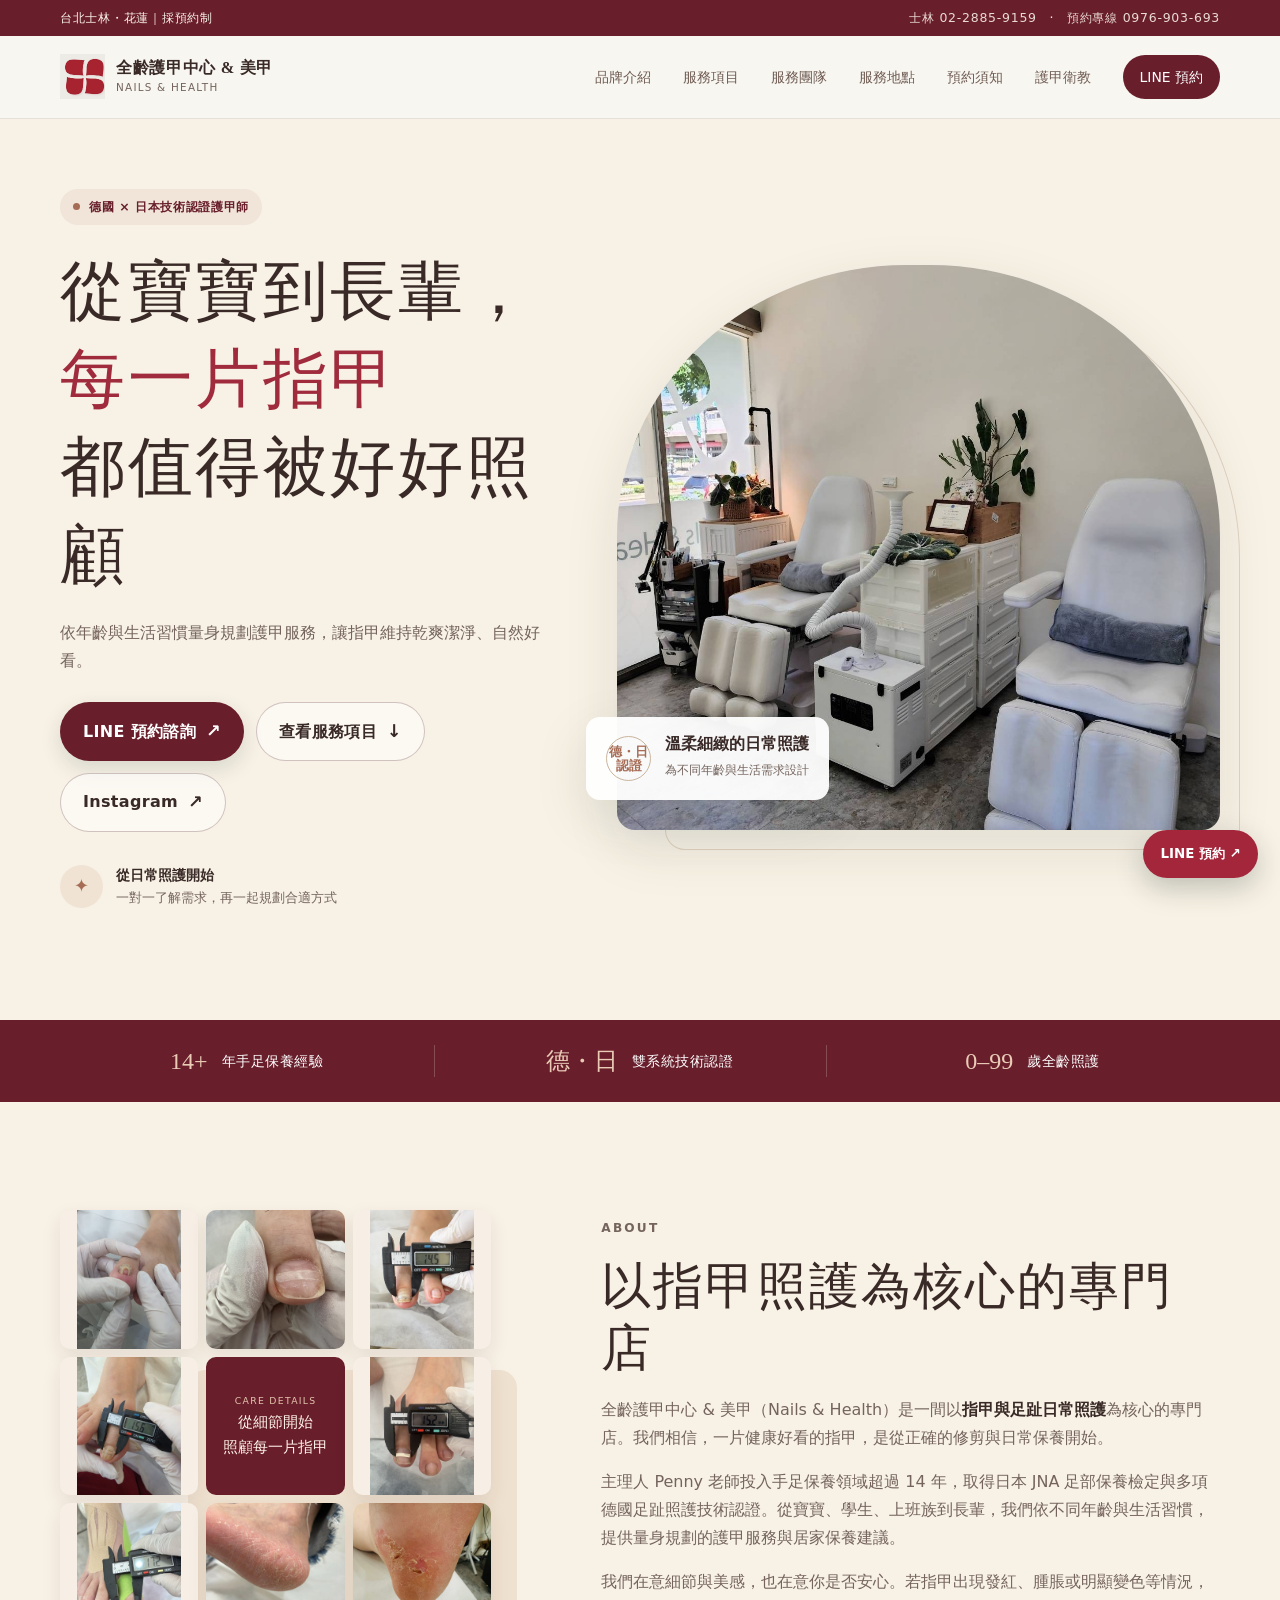
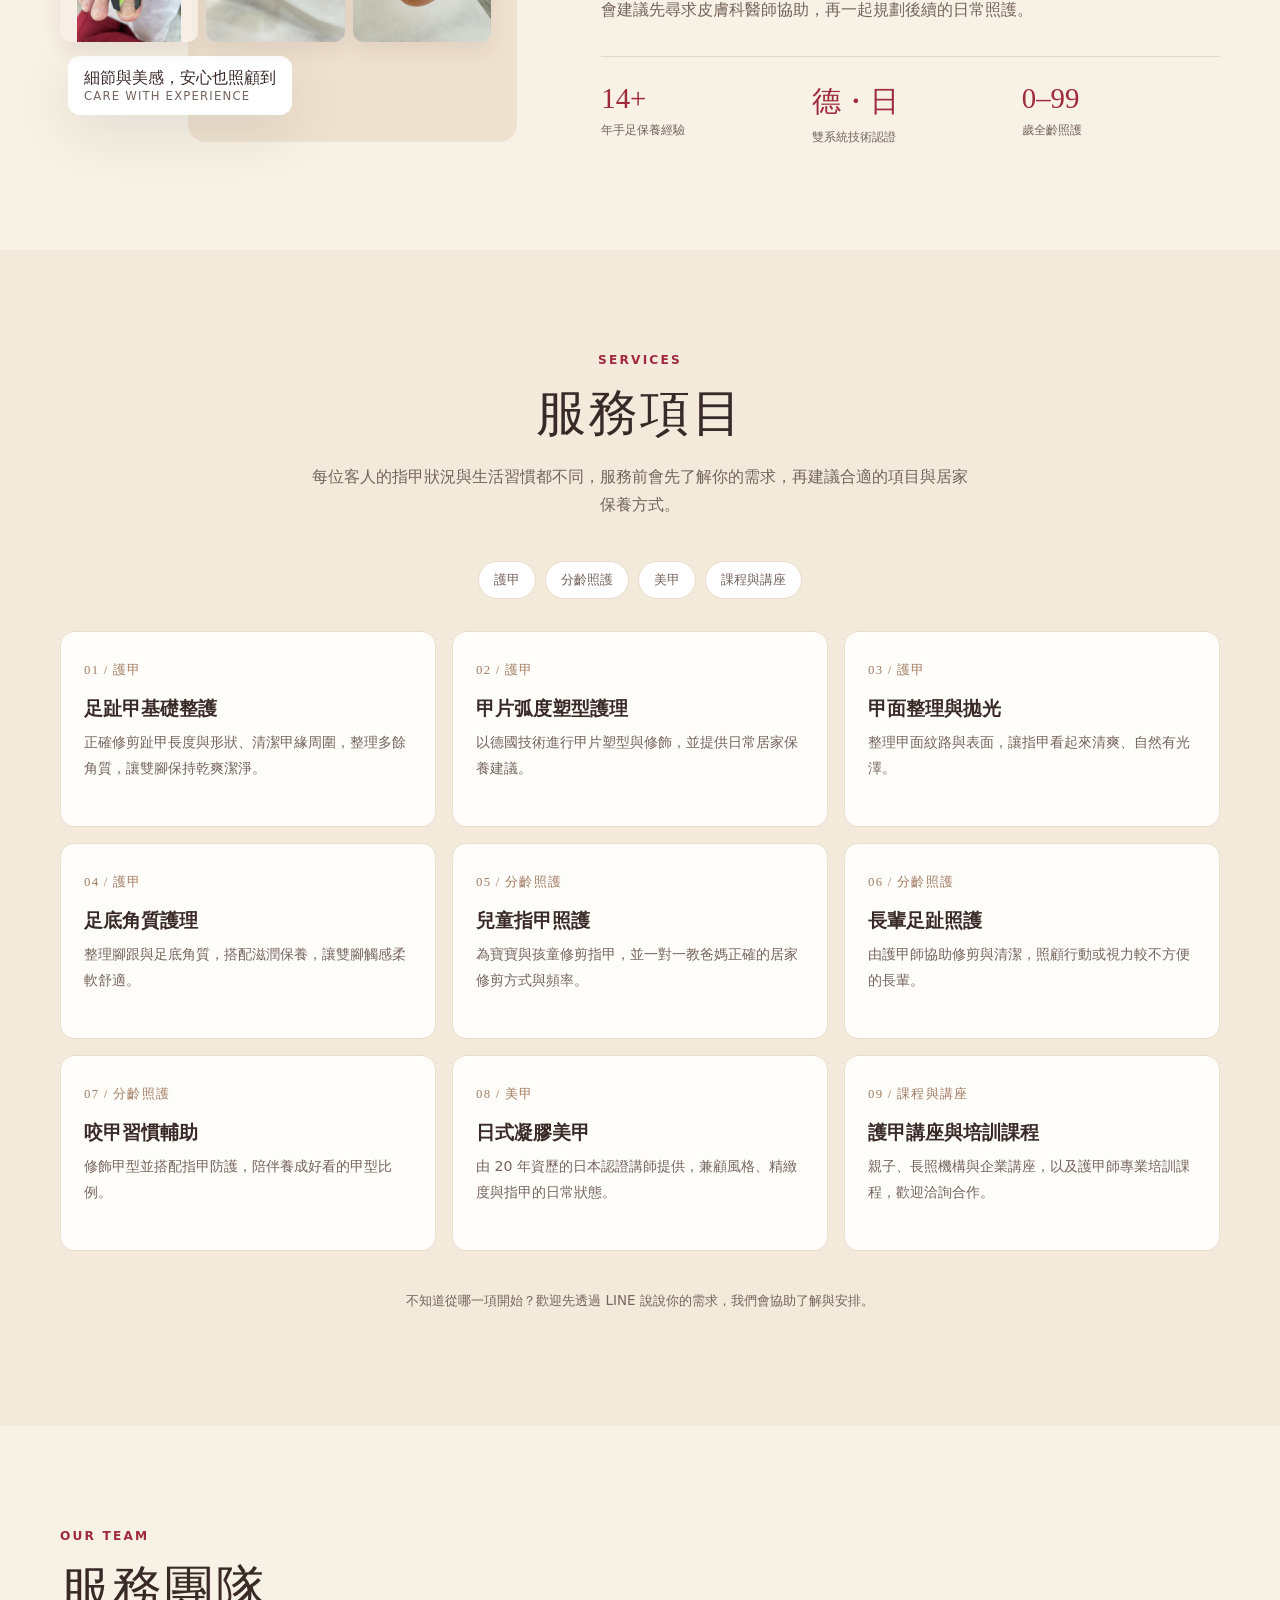
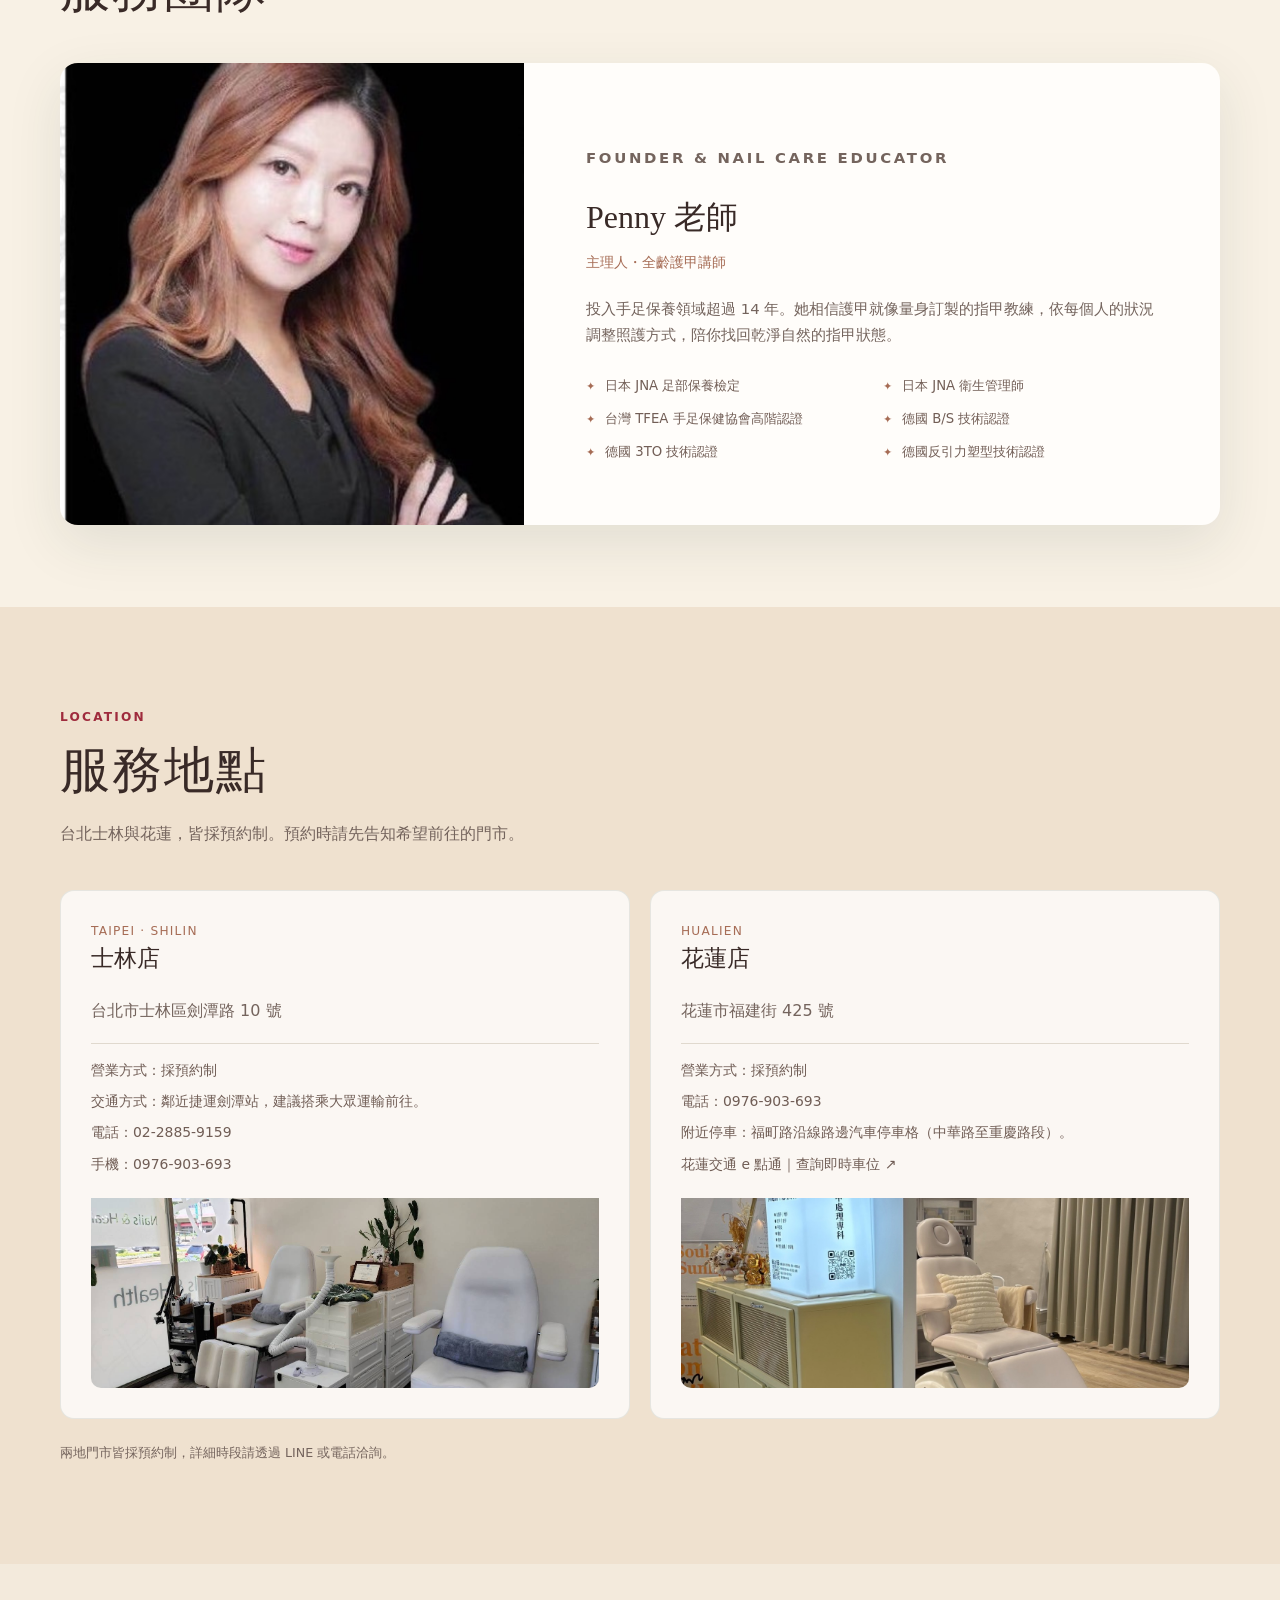
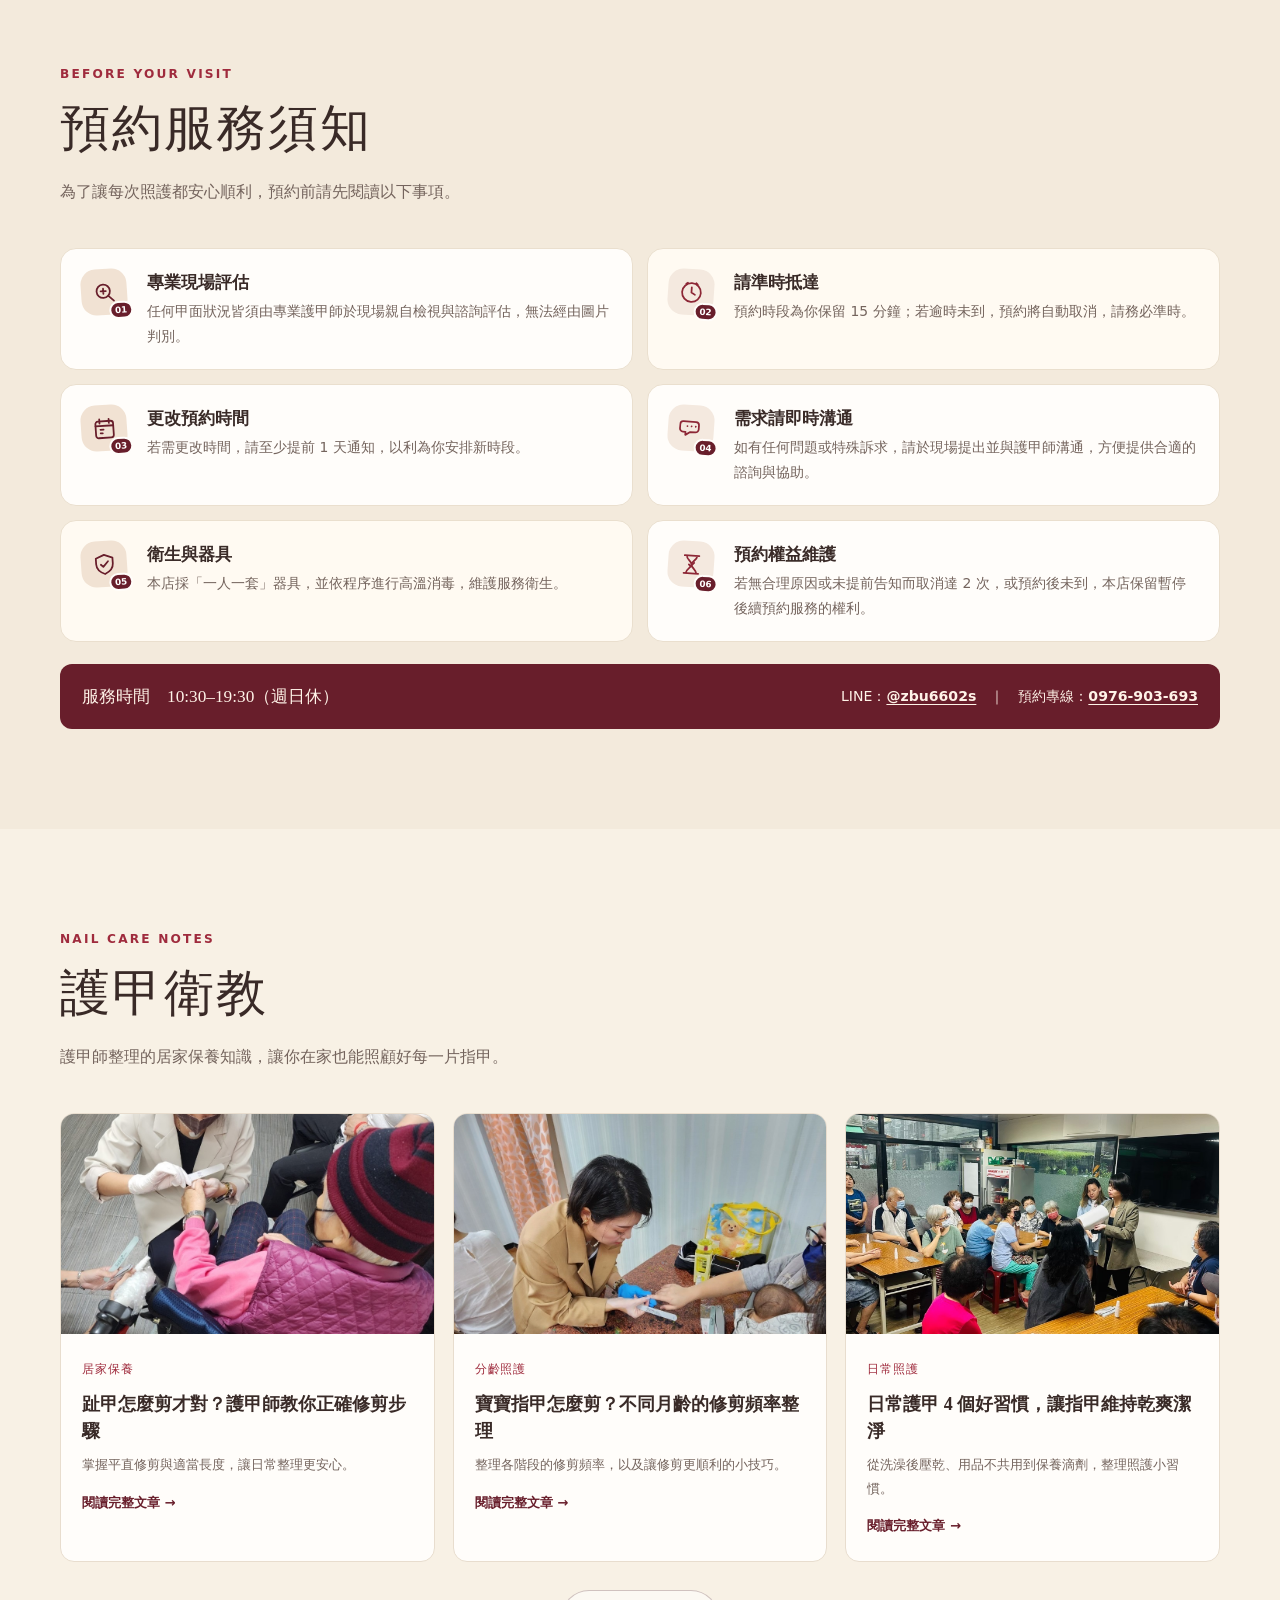
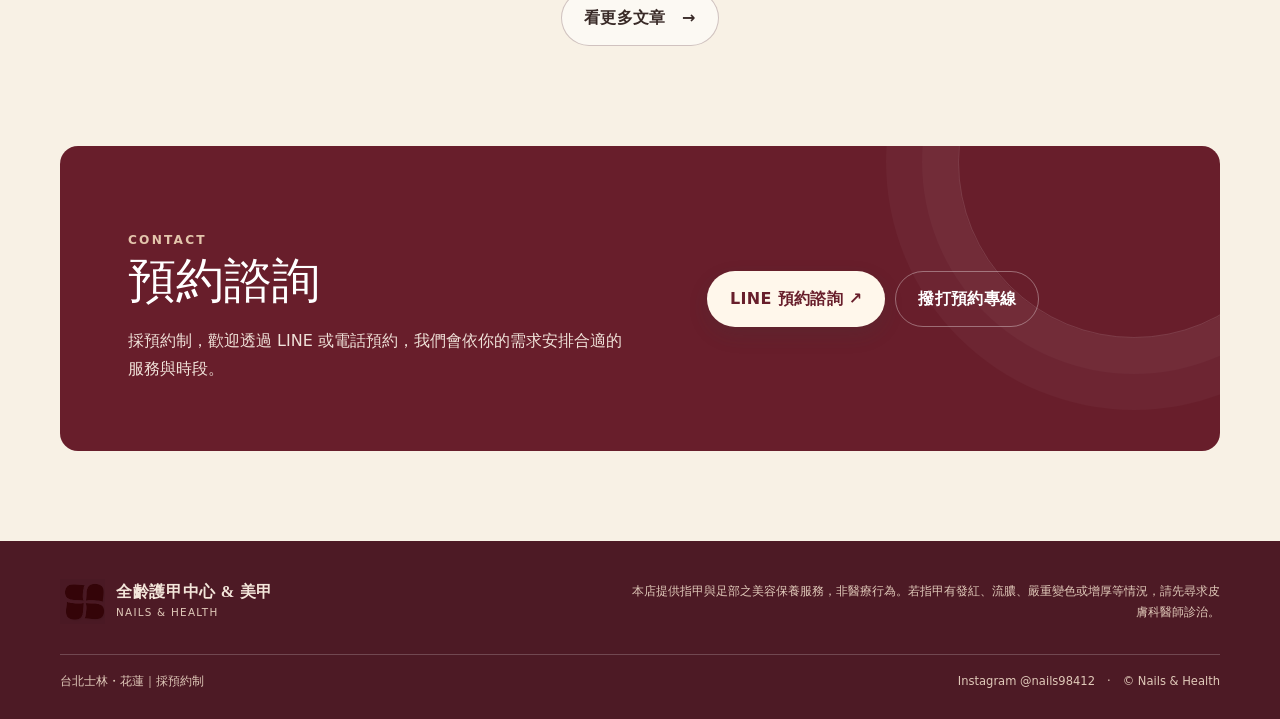
==== index.html @ d2d9a82e "Add Instagram link to hero actions" ====
<!doctype html>
<html lang="zh-Hant">
<head>
  <meta charset="utf-8">
  <meta name="viewport" content="width=device-width, initial-scale=1">
  <meta name="description" content="台北士林與花蓮的全齡護甲專門店。德國與日本技術認證護甲師，提供足趾甲整護、甲片塑型、兒童與長輩指甲照護、日式美甲與護甲衛教。">
  <meta name="theme-color" content="#f8f6f1">
  <title>全齡護甲中心 & 美甲｜Nails &amp; Health</title>
  <style>
    :root{--ink:#392a27;--muted:#74645d;--green:#9f2b3d;--green-dark:#681e2b;--sage:#f0e5d8;--paper:#f8f1e5;--cream:#efe1cf;--clay:#a66c55;--line:#e3d6c6;--white:#fff;--serif:"Iowan Old Style","Noto Serif TC","Songti TC",serif;--sans:system-ui,-apple-system,"Noto Sans TC",sans-serif;--shadow:0 18px 55px rgba(34,55,47,.10)}
    *{box-sizing:border-box}html{scroll-behavior:smooth}body{margin:0;background:var(--paper);color:var(--ink);font-family:var(--sans);line-height:1.75}img{display:block;max-width:100%}a{color:inherit;text-decoration:none}.wrap{width:min(1160px,calc(100% - 48px));margin:auto}.eyebrow{margin:0 0 12px;color:var(--green);font-size:.76rem;letter-spacing:.18em;text-transform:uppercase;font-weight:700}.section-title{font:500 clamp(2rem,4vw,3.1rem)/1.25 var(--serif);letter-spacing:.04em;margin:0}.section-lead{color:var(--muted);max-width:660px;margin:18px 0 0}.section-head{margin-bottom:42px}.btn{display:inline-flex;align-items:center;justify-content:center;gap:10px;padding:13px 22px;border-radius:999px;font-weight:650;letter-spacing:.02em;transition:.2s ease;border:1px solid transparent}.btn:hover{transform:translateY(-2px)}.btn-primary{background:var(--green-dark);color:white;box-shadow:0 8px 20px rgba(41,74,64,.15)}.btn-primary:hover{background:#501723}.btn-quiet{border-color:rgba(75,35,39,.25);color:var(--ink);background:rgba(255,255,255,.55)}.btn-quiet:hover{background:white}.arrow{font-size:1.1em}
    .topline{background:var(--green-dark);color:#fbf4ea;font-size:.78rem;letter-spacing:.06em}.topline .wrap{display:flex;justify-content:space-between;gap:20px;padding:7px 0}.topline a{opacity:.88}.topline a:hover{opacity:1;text-decoration:underline}.nav{position:sticky;top:0;z-index:10;background:rgba(248,246,241,.94);backdrop-filter:blur(14px);border-bottom:1px solid rgba(75,35,39,.1)}.nav-inner{height:82px;display:flex;align-items:center;justify-content:space-between;gap:24px}.brand{display:flex;align-items:center;gap:11px;white-space:nowrap}.brand-mark{width:45px;height:45px;display:grid;place-items:center;overflow:hidden;background:transparent;border-radius:0}.brand-mark img{width:100%;height:100%;object-fit:cover;mix-blend-mode:multiply}.brand strong{font:600 1.02rem var(--serif);letter-spacing:.04em;display:block;line-height:1.25}.brand small{display:block;font-size:.65rem;letter-spacing:.12em;color:var(--muted)}.nav-links{display:flex;align-items:center;gap:clamp(16px,2.5vw,32px);font-size:.87rem;color:#705d55}.nav-links a:hover{color:var(--green-dark)}.nav-links .nav-cta{padding:10px 17px;background:var(--green-dark);color:#fff;border-radius:99px}.menu-toggle{display:none;border:0;background:transparent;color:var(--ink);font-size:1.6rem}
    .hero{padding:42px 0 86px;overflow:hidden}.hero-grid{display:grid;grid-template-columns:.9fr 1.1fr;align-items:center;gap:64px}.hero-copy{padding:28px 0 24px}.hero-kicker{display:inline-flex;align-items:center;gap:9px;padding:7px 13px;border-radius:99px;background:var(--sage);color:var(--green-dark);font-size:.78rem;font-weight:650;letter-spacing:.05em}.hero-kicker:before{content:"";width:7px;height:7px;background:var(--clay);border-radius:50%}.hero h1{font:500 clamp(2.55rem,5.1vw,4.55rem)/1.35 var(--serif);letter-spacing:.04em;margin:22px 0 20px}.hero h1 span{color:var(--green)}.hero-copy>p{max-width:510px;color:var(--muted);font-size:1rem;margin:0 0 27px}.hero-actions{display:flex;flex-wrap:wrap;gap:12px}.hero-note{display:flex;align-items:center;gap:13px;margin-top:31px;color:var(--muted);font-size:.82rem}.note-icon{width:43px;height:43px;display:grid;place-items:center;background:#f0e3d4;color:var(--clay);border-radius:50%;font-size:1.15rem}.hero-note strong{display:block;color:var(--ink);font-size:.88rem}.hero-photo{position:relative;min-height:565px}.hero-photo:before{content:"";position:absolute;inset:22px -20px -20px 48px;border:1px solid #e2d2bf;border-radius:48% 48% 20px 20px;z-index:0}.hero-photo img{position:absolute;inset:0;width:100%;height:100%;object-fit:cover;object-position:center 57%;border-radius:48% 48% 18px 18px;z-index:1;box-shadow:var(--shadow)}.hero-badge{position:absolute;z-index:2;bottom:30px;left:-31px;background:rgba(255,255,255,.95);padding:17px 20px;border-radius:14px;box-shadow:var(--shadow);display:flex;gap:14px;align-items:center}.badge-seal{width:45px;height:45px;border:1px solid #c9b59c;border-radius:50%;display:grid;place-items:center;color:var(--clay);font:600 .8rem var(--serif);line-height:1.1;text-align:center}.hero-badge strong{font:600 1rem var(--serif);display:block}.hero-badge small{color:var(--muted);font-size:.75rem}
    .proof{background:var(--green-dark);color:#fff;padding:25px 0}.proof-grid{display:grid;grid-template-columns:repeat(3,1fr);gap:18px}.proof-item{display:flex;align-items:center;justify-content:center;gap:14px;border-right:1px solid rgba(255,255,255,.2)}.proof-item:last-child{border:0}.proof-item strong{font:500 1.5rem var(--serif);color:#e9cbb6}.proof-item span{font-size:.87rem;letter-spacing:.04em}
    section{padding:100px 0}.about-grid{display:grid;grid-template-columns:.85fr 1.15fr;gap:84px;align-items:center}.about-visual{position:relative;padding:0 26px 27px 0}.about-mosaic{display:grid;grid-template-columns:repeat(3,minmax(0,1fr));gap:8px;position:relative;z-index:1}.about-mosaic img{display:block;width:100%;aspect-ratio:1;object-fit:contain;background:#f7efe5;border-radius:10px;box-shadow:0 8px 20px rgba(67,36,30,.09)}.mosaic-note{aspect-ratio:1;border-radius:10px;background:var(--green-dark);color:#fff3e8;display:flex;flex-direction:column;justify-content:center;align-items:center;text-align:center;padding:10px}.mosaic-note span{font-size:.58rem;letter-spacing:.14em;color:#e3c5ac}.mosaic-note strong{font:500 clamp(.7rem,1.4vw,.95rem)/1.65 var(--serif)}.about-visual:after{content:"";position:absolute;z-index:-1;bottom:0;right:0;width:72%;height:70%;background:var(--cream);border-radius:18px}.about-label{position:relative;display:inline-block;bottom:auto;left:auto;margin:14px 0 0 8px;background:white;padding:12px 16px;border-radius:12px;box-shadow:var(--shadow);font:500 1rem var(--serif)}.about-label small{display:block;color:var(--muted);font: .73rem var(--sans);letter-spacing:.1em}.about-copy p{color:var(--muted);margin:16px 0}.about-copy strong{color:var(--ink)}.numbers{display:grid;grid-template-columns:repeat(3,1fr);gap:12px;margin-top:32px;padding-top:25px;border-top:1px solid var(--line)}.number strong{display:block;color:var(--green);font:500 1.8rem var(--serif)}.number span{font-size:.78rem;color:var(--muted)}
    .services{background:#f3eadc}.services .section-head{text-align:center}.services .section-lead{margin-inline:auto}.service-tabs{display:flex;justify-content:center;flex-wrap:wrap;gap:9px;margin:0 0 32px}.service-tabs span{padding:7px 15px;border-radius:99px;background:#fff;border:1px solid #e8dccc;color:#75645c;font-size:.8rem}.service-grid{display:grid;grid-template-columns:repeat(3,1fr);gap:16px}.service-card{background:#fffdfa;border:1px solid #eadfce;border-radius:14px;padding:23px 23px 21px;min-height:196px;transition:.22s}.service-card:hover{transform:translateY(-4px);box-shadow:var(--shadow)}.service-card .index{font:500 .8rem var(--serif);color:#a27c62;letter-spacing:.1em}.service-card h3{font:600 1.16rem var(--serif);margin:13px 0 8px}.service-card p{color:var(--muted);font-size:.88rem;line-height:1.8;margin:0}.service-foot{margin-top:38px;text-align:center;color:var(--muted);font-size:.84rem}
    .team{padding-bottom:82px}.team-card{display:grid;grid-template-columns:.8fr 1.2fr;min-height:430px;background:#fffdfa;border-radius:18px;overflow:hidden;box-shadow:var(--shadow)}.team-photo{min-height:430px;position:relative;background:var(--cream)}.team-photo img{width:100%;height:100%;position:absolute;inset:0;object-fit:cover;object-position:center 20%}.team-copy{padding:clamp(30px,5vw,62px)}.team-copy h3{font:500 2rem var(--serif);margin:3px 0 8px}.team-role{color:var(--clay);font-size:.86rem}.team-copy p{color:var(--muted);font-size:.93rem;margin:20px 0 25px}.certs{display:grid;grid-template-columns:repeat(2,1fr);gap:10px 22px;padding:0;margin:0;list-style:none}.certs li{position:relative;padding-left:19px;color:#725e56;font-size:.83rem}.certs li:before{content:"✦";position:absolute;left:0;color:var(--clay);font-size:.7rem;top:3px}
    .locations{background:var(--cream)}.location-grid{display:grid;grid-template-columns:repeat(2,1fr);gap:20px}.location-card{display:flex;flex-direction:column;background:rgba(255,255,255,.74);padding:30px;border-radius:14px;border:1px solid rgba(41,74,64,.1)}.location-card h3{font:500 1.45rem var(--serif);margin:0 0 5px}.location-card .district{color:var(--clay);font-size:.76rem;letter-spacing:.1em}.location-card address{font-style:normal;color:var(--muted);margin:18px 0}.location-meta{border-top:1px solid #e0d9ce;padding-top:14px;display:grid;gap:7px;color:#705d55;font-size:.87rem}.location-meta a:hover{text-decoration:underline}.location-photo{height:190px;width:100%;flex:none;object-fit:cover;border-radius:10px;margin-top:auto;padding-top:22px;box-sizing:content-box}.location-note{color:var(--muted);font-size:.79rem;margin:23px 0 0}
    .journal-grid{display:grid;grid-template-columns:repeat(3,1fr);gap:18px}.journal-card{display:block;background:#fffdfa;color:inherit;border-radius:14px;overflow:hidden;border:1px solid #e8ddce;transition:.2s}.journal-card:hover{transform:translateY(-4px);box-shadow:var(--shadow)}.journal-card img{width:100%;height:220px;object-fit:cover}.journal-card:nth-child(1) img{object-position:center 40%}.journal-card:nth-child(2) img{object-position:center 38%}.journal-card:nth-child(3) img{object-position:center 42%}.journal-body{padding:20px 21px 22px}.journal-tag{font-size:.72rem;color:var(--green);letter-spacing:.08em}.journal-body h3{font:600 1.12rem/1.5 var(--serif);margin:9px 0}.journal-body p{font-size:.83rem;color:var(--muted);margin:0}.read-more{display:inline-block;margin-top:15px;color:var(--green-dark);font-size:.82rem;font-weight:650}.journal-more{text-align:center;margin-top:28px}
    .contact{padding:0 0 90px}.contact-panel{background:var(--green-dark);color:white;border-radius:18px;padding:clamp(34px,6vw,68px);display:grid;grid-template-columns:1.1fr .9fr;gap:35px;align-items:center;position:relative;overflow:hidden}.contact-panel:after{content:"";position:absolute;width:350px;height:350px;right:-90px;top:-160px;border:1px solid rgba(255,255,255,.13);border-radius:50%;box-shadow:0 0 0 36px rgba(255,255,255,.03),0 0 0 72px rgba(255,255,255,.03)}.contact-panel .eyebrow{color:#e3c5ac}.contact-panel h2{font:500 clamp(2rem,4vw,3rem)/1.25 var(--serif);margin:0}.contact-panel p{color:#f0e2d9;max-width:500px;margin:16px 0 0}.contact-actions{display:flex;flex-wrap:wrap;gap:10px;position:relative;z-index:1}.contact-actions .btn-primary{background:#fff7eb;color:var(--green-dark)}.contact-actions .btn-quiet{color:#fff;border-color:rgba(255,255,255,.35);background:transparent}.footer{background:#4d1a25;color:#f3e6da;padding:28px 0}.footer-main{display:flex;align-items:center;justify-content:space-between;gap:24px}.footer .brand-mark{background:transparent}.footer .brand small{color:#e0c9b9}.footer-copy{font-size:.74rem;color:#e0c9b9;max-width:590px;text-align:right}.footer-bottom{margin-top:20px;padding-top:16px;border-top:1px solid rgba(255,255,255,.2);font-size:.72rem;color:#e0c9b9;display:flex;justify-content:space-between;gap:18px}.floating-line{position:fixed;right:22px;bottom:22px;z-index:8;border-radius:99px;background:#a3263b;color:#fff;padding:12px 17px;box-shadow:0 10px 28px rgba(30,57,46,.25);font-size:.84rem;font-weight:700}.floating-line:hover{background:#7e1d2d}
    .booking{background:#f3eadc}.booking-grid{display:grid;grid-template-columns:repeat(2,1fr);gap:14px}.booking-item{display:grid;grid-template-columns:52px 1fr;gap:14px;padding:20px;background:#fffdfa;border:1px solid #eadfce;border-radius:16px;transition:transform .22s ease,box-shadow .22s ease,border-color .22s ease}.booking-item:hover{transform:translateY(-4px);box-shadow:0 14px 30px rgba(89,36,43,.10);border-color:#d7b9a5}.booking-item:nth-child(3n+2){background:#fffaf2}.booking-symbol{position:relative;width:46px;height:46px;display:grid;place-items:center;background:#f1e2d3;color:var(--green-dark);border-radius:15px;transform:rotate(-4deg);transition:transform .22s ease}.booking-item:nth-child(even) .booking-symbol{background:#f4e9df;color:#8d2736;transform:rotate(4deg)}.booking-item:hover .booking-symbol{transform:rotate(0) scale(1.08)}.booking-symbol svg{width:25px;height:25px;fill:none;stroke:currentColor;stroke-width:1.7;stroke-linecap:round;stroke-linejoin:round}.booking-symbol span{position:absolute;right:-5px;bottom:-5px;min-width:18px;height:18px;padding:0 4px;display:grid;place-items:center;border:2px solid #fffdfa;border-radius:99px;background:var(--green-dark);color:white;font:600 .55rem var(--sans)}.booking-item h3{font:600 1.05rem var(--serif);margin:2px 0 5px}.booking-item p{margin:0;color:var(--muted);font-size:.87rem;line-height:1.8}.booking-meta{display:flex;align-items:center;justify-content:space-between;gap:20px;flex-wrap:wrap;margin-top:22px;padding:20px 22px;background:var(--green-dark);border-radius:12px;color:#fff3e8}.booking-meta p{margin:0;font-size:.88rem}.booking-meta a{font-weight:700;text-decoration:underline;text-underline-offset:3px}.booking-meta .hours{font:500 1.08rem var(--serif)}
    @media(max-width:900px){.hero-grid{gap:38px;grid-template-columns:1fr 1fr}.hero-photo{min-height:480px}.about-grid{gap:45px}.nav-links{gap:14px;font-size:.8rem}.team-card{grid-template-columns:.9fr 1.1fr}.service-grid{grid-template-columns:repeat(2,1fr)}}
    @media(max-width:700px){.wrap{width:min(100% - 34px,540px)}.topline .wrap{justify-content:center}.topline .top-secondary{display:none}.nav-inner{height:70px}.nav-links{display:none;position:absolute;top:70px;left:0;right:0;background:var(--paper);padding:18px 24px 22px;border-bottom:1px solid var(--line);box-shadow:0 16px 20px rgba(30,50,40,.06);flex-direction:column;align-items:stretch}.nav-links.open{display:flex}.nav-links a{padding:7px 0}.nav-links .nav-cta{text-align:center;margin-top:6px}.menu-toggle{display:block}.hero{padding:22px 0 60px}.hero-grid{grid-template-columns:1fr;gap:35px}.hero-copy{padding:20px 0 0}.hero h1{font-size:clamp(2.45rem,11vw,3.55rem)}.hero-photo{min-height:390px;margin:0 8px 6px 15px}.hero-photo:before{inset:14px -10px -12px 26px}.hero-badge{left:-12px;bottom:20px;padding:12px 14px}.proof{padding:20px 0}.proof-grid{gap:8px}.proof-item{gap:7px;flex-direction:column;text-align:center;border-right:1px solid rgba(255,255,255,.2)}.proof-item strong{font-size:1.25rem}.proof-item span{font-size:.68rem;line-height:1.35}.proof-item:last-child{border:0}section{padding:72px 0}.section-head{margin-bottom:30px}.about-grid{grid-template-columns:1fr;gap:35px}.about-visual{width:min(100%,420px);margin:auto;padding:0 18px 18px 0}.about-mosaic{gap:6px}.about-label{margin:12px 0 0 4px}.numbers{gap:5px}.number strong{font-size:1.55rem}.number span{font-size:.7rem}.service-grid{grid-template-columns:1fr}.service-card{min-height:auto}.team-card{grid-template-columns:1fr}.team-photo{min-height:360px}.team-copy{padding:30px 24px}.certs{grid-template-columns:1fr}.location-grid{grid-template-columns:1fr}.location-card{padding:23px}.journal-grid{grid-template-columns:1fr}.booking-grid{grid-template-columns:1fr}.booking-meta{align-items:flex-start}.journal-card{display:grid;grid-template-columns:.8fr 1.2fr}.journal-card img{height:100%;min-height:190px}.journal-body{padding:17px}.journal-body h3{font-size:1rem}.journal-body p{font-size:.78rem}.contact{padding-bottom:65px}.contact-panel{grid-template-columns:1fr;gap:24px}.footer-main{align-items:flex-start;flex-direction:column}.footer-copy{text-align:left}.footer-bottom{flex-direction:column;gap:4px}.floating-line{right:14px;bottom:14px;padding:10px 14px;font-size:.79rem}}
    @media(prefers-reduced-motion:reduce){html{scroll-behavior:auto}*,*:before,*:after{transition:none!important}}
  </style>
</head>
<body>
  <div class="topline"><div class="wrap"><span>台北士林・花蓮｜採預約制</span><span class="top-secondary"><a href="tel:0228859159">士林 02-2885-9159</a>　·　<a href="tel:0976903693">預約專線 0976-903-693</a></span></div></div>
  <header class="nav"><div class="wrap nav-inner">
    <a class="brand" href="#top" aria-label="全齡護甲中心首頁"><span class="brand-mark"><img src="assets/logo-mark.jpg" alt=""></span><span><strong>全齡護甲中心 &amp; 美甲</strong><small>NAILS &amp; HEALTH</small></span></a>
    <button class="menu-toggle" aria-label="開啟選單" aria-expanded="false">☰</button>
    <nav class="nav-links" aria-label="主要導覽"><a href="#about">品牌介紹</a><a href="#services">服務項目</a><a href="#team">服務團隊</a><a href="#locations">服務地點</a><a href="#booking">預約須知</a><a href="#notes">護甲衛教</a><a class="nav-cta" href="https://line.me/R/ti/p/@zbu6602s" target="_blank" rel="noopener">LINE 預約</a></nav>
  </div></header>
  <main id="top">
    <section class="hero"><div class="wrap hero-grid">
      <div class="hero-copy"><span class="hero-kicker">德國 × 日本技術認證護甲師</span><h1>從寶寶到長輩，<br><span>每一片指甲</span><br>都值得被好好照顧</h1><p>依年齡與生活習慣量身規劃護甲服務，讓指甲維持乾爽潔淨、自然好看。</p><div class="hero-actions"><a class="btn btn-primary" href="https://line.me/R/ti/p/@zbu6602s" target="_blank" rel="noopener">LINE 預約諮詢 <span class="arrow">↗</span></a><a class="btn btn-quiet" href="#services">查看服務項目 <span class="arrow">↓</span></a><a class="btn btn-quiet" href="https://www.instagram.com/nails98412/" target="_blank" rel="noopener" aria-label="前往 Instagram @nails98412">Instagram <span class="arrow">↗</span></a></div><div class="hero-note"><span class="note-icon">✦</span><span><strong>從日常照護開始</strong>一對一了解需求，再一起規劃合適方式</span></div></div>
      <div class="hero-photo"><img src="assets/studio.jpg" alt="明亮舒適的護甲照護空間"><div class="hero-badge"><span class="badge-seal">德・日<br>認證</span><span><strong>溫柔細緻的日常照護</strong><small>為不同年齡與生活需求設計</small></span></div></div>
    </div></section>
    <div class="proof"><div class="wrap proof-grid"><div class="proof-item"><strong>14+</strong><span>年手足保養經驗</span></div><div class="proof-item"><strong>德・日</strong><span>雙系統技術認證</span></div><div class="proof-item"><strong>0–99</strong><span>歲全齡照護</span></div></div></div>
    <section id="about"><div class="wrap about-grid"><div class="about-visual"><div class="about-mosaic">
          <img src="assets/care-detail-02.jpg" alt="護甲師為足趾進行照護">
          <img src="assets/care-detail-08.jpg" alt="足趾甲照護細節">
          <img src="assets/care-detail-04.jpg" alt="護甲師測量足趾甲面">
          <img src="assets/care-detail-03.jpg" alt="足趾甲面尺寸評估">
          <div class="mosaic-note"><span>CARE DETAILS</span><strong>從細節開始<br>照顧每一片指甲</strong></div>
          <img src="assets/care-detail-05.jpg" alt="足趾甲面測量紀錄">
          <img src="assets/care-detail-06.jpg" alt="足趾照護與尺寸評估">
          <img src="assets/care-detail-07.jpg" alt="足跟日常照護細節">
          <img src="assets/care-detail-01.jpg" alt="足跟肌膚照護細節">
        </div><div class="about-label">細節與美感，安心也照顧到<small>CARE WITH EXPERIENCE</small></div></div><div class="about-copy"><p class="eyebrow">About</p><h2 class="section-title">以指甲照護為核心的專門店</h2><p>全齡護甲中心 &amp; 美甲（Nails &amp; Health）是一間以<strong>指甲與足趾日常照護</strong>為核心的專門店。我們相信，一片健康好看的指甲，是從正確的修剪與日常保養開始。</p><p>主理人 Penny 老師投入手足保養領域超過 14 年，取得日本 JNA 足部保養檢定與多項德國足趾照護技術認證。從寶寶、學生、上班族到長輩，我們依不同年齡與生活習慣，提供量身規劃的護甲服務與居家保養建議。</p><p>我們在意細節與美感，也在意你是否安心。若指甲出現發紅、腫脹或明顯變色等情況，會建議先尋求皮膚科醫師協助，再一起規劃後續的日常照護。</p><div class="numbers"><div class="number"><strong>14+</strong><span>年手足保養經驗</span></div><div class="number"><strong>德・日</strong><span>雙系統技術認證</span></div><div class="number"><strong>0–99</strong><span>歲全齡照護</span></div></div></div></div></section>
    <section class="services" id="services"><div class="wrap"><div class="section-head"><p class="eyebrow">Services</p><h2 class="section-title">服務項目</h2><p class="section-lead">每位客人的指甲狀況與生活習慣都不同，服務前會先了解你的需求，再建議合適的項目與居家保養方式。</p></div><div class="service-tabs"><span>護甲</span><span>分齡照護</span><span>美甲</span><span>課程與講座</span></div><div class="service-grid">
      <article class="service-card"><span class="index">01 / 護甲</span><h3>足趾甲基礎整護</h3><p>正確修剪趾甲長度與形狀、清潔甲緣周圍，整理多餘角質，讓雙腳保持乾爽潔淨。</p></article>
      <article class="service-card"><span class="index">02 / 護甲</span><h3>甲片弧度塑型護理</h3><p>以德國技術進行甲片塑型與修飾，並提供日常居家保養建議。</p></article>
      <article class="service-card"><span class="index">03 / 護甲</span><h3>甲面整理與拋光</h3><p>整理甲面紋路與表面，讓指甲看起來清爽、自然有光澤。</p></article>
      <article class="service-card"><span class="index">04 / 護甲</span><h3>足底角質護理</h3><p>整理腳跟與足底角質，搭配滋潤保養，讓雙腳觸感柔軟舒適。</p></article>
      <article class="service-card"><span class="index">05 / 分齡照護</span><h3>兒童指甲照護</h3><p>為寶寶與孩童修剪指甲，並一對一教爸媽正確的居家修剪方式與頻率。</p></article>
      <article class="service-card"><span class="index">06 / 分齡照護</span><h3>長輩足趾照護</h3><p>由護甲師協助修剪與清潔，照顧行動或視力較不方便的長輩。</p></article>
      <article class="service-card"><span class="index">07 / 分齡照護</span><h3>咬甲習慣輔助</h3><p>修飾甲型並搭配指甲防護，陪伴養成好看的甲型比例。</p></article>
      <article class="service-card"><span class="index">08 / 美甲</span><h3>日式凝膠美甲</h3><p>由 20 年資歷的日本認證講師提供，兼顧風格、精緻度與指甲的日常狀態。</p></article>
      <article class="service-card"><span class="index">09 / 課程與講座</span><h3>護甲講座與培訓課程</h3><p>親子、長照機構與企業講座，以及護甲師專業培訓課程，歡迎洽詢合作。</p></article>
    </div><p class="service-foot">不知道從哪一項開始？歡迎先透過 LINE 說說你的需求，我們會協助了解與安排。</p></div></section>
    <section id="team" class="team"><div class="wrap"><div class="section-head"><p class="eyebrow">Our Team</p><h2 class="section-title">服務團隊</h2></div><article class="team-card"><div class="team-photo"><img src="assets/penny-portrait.jpg" alt="Penny 老師的師資形象照"></div><div class="team-copy"><p class="eyebrow">FOUNDER &amp; NAIL CARE EDUCATOR</p><h3>Penny 老師</h3><span class="team-role">主理人・全齡護甲講師</span><p>投入手足保養領域超過 14 年。她相信護甲就像量身訂製的指甲教練，依每個人的狀況調整照護方式，陪你找回乾淨自然的指甲狀態。</p><ul class="certs"><li>日本 JNA 足部保養檢定</li><li>日本 JNA 衛生管理師</li><li>台灣 TFEA 手足保健協會高階認證</li><li>德國 B/S 技術認證</li><li>德國 3TO 技術認證</li><li>德國反引力塑型技術認證</li></ul></div></article></div></section>
    <section id="locations" class="locations"><div class="wrap"><div class="section-head"><p class="eyebrow">Location</p><h2 class="section-title">服務地點</h2><p class="section-lead">台北士林與花蓮，皆採預約制。預約時請先告知希望前往的門市。</p></div><div class="location-grid"><article class="location-card"><span class="district">TAIPEI · SHILIN</span><h3>士林店</h3><address>台北市士林區劍潭路 10 號</address><div class="location-meta"><span>營業方式：採預約制</span><span>交通方式：鄰近捷運劍潭站，建議搭乘大眾運輸前往。</span><span>電話：<a href="tel:0228859159">02-2885-9159</a></span><span>手機：<a href="tel:0976903693">0976-903-693</a></span></div><img class="location-photo" src="assets/studio.jpg" alt="士林店護甲空間"></article><article class="location-card"><span class="district">HUALIEN</span><h3>花蓮店</h3><address>花蓮市福建街 425 號</address><div class="location-meta"><span>營業方式：採預約制</span><span>電話：<a href="tel:0976903693">0976-903-693</a></span><span>附近停車：福町路沿線路邊汽車停車格（中華路至重慶路段）。</span><span><a href="https://traffic.hl.gov.tw/Home/" target="_blank" rel="noopener">花蓮交通 e 點通｜查詢即時車位 ↗</a></span></div><img class="location-photo" src="assets/hualien-studio.jpg" alt="花蓮店明亮溫暖的護甲空間"></article></div><p class="location-note">兩地門市皆採預約制，詳細時段請透過 LINE 或電話洽詢。</p></div></section>
    <section class="booking" id="booking"><div class="wrap"><div class="section-head"><p class="eyebrow">Before Your Visit</p><h2 class="section-title">預約服務須知</h2><p class="section-lead">為了讓每次照護都安心順利，預約前請先閱讀以下事項。</p></div><div class="booking-grid">
      <article class="booking-item"><div class="booking-symbol" aria-hidden="true"><svg viewBox="0 0 24 24"><circle cx="10.8" cy="10.8" r="6.4"/><path d="m15.5 15.5 5 5M8.3 10.8h5M10.8 8.3v5"/></svg><span>01</span></div><div><h3>專業現場評估</h3><p>任何甲面狀況皆須由專業護甲師於現場親自檢視與諮詢評估，無法經由圖片判別。</p></div></article>
      <article class="booking-item"><div class="booking-symbol" aria-hidden="true"><svg viewBox="0 0 24 24"><circle cx="12" cy="12" r="9"/><path d="M12 7v5l3.5 2M8 2.8 6.5 4M16 2.8 17.5 4"/></svg><span>02</span></div><div><h3>請準時抵達</h3><p>預約時段為你保留 15 分鐘；若逾時未到，預約將自動取消，請務必準時。</p></div></article>
      <article class="booking-item"><div class="booking-symbol" aria-hidden="true"><svg viewBox="0 0 24 24"><rect x="3.5" y="5" width="17" height="16" rx="2.5"/><path d="M7.5 3v4M16.5 3v4M3.5 9.5h17M8 13h3M8 16.5h2"/></svg><span>03</span></div><div><h3>更改預約時間</h3><p>若需更改時間，請至少提前 1 天通知，以利為你安排新時段。</p></div></article>
      <article class="booking-item"><div class="booking-symbol" aria-hidden="true"><svg viewBox="0 0 24 24"><path d="M4 5.5h12a3 3 0 0 1 3 3v4a3 3 0 0 1-3 3h-5l-4.5 3v-3H4a3 3 0 0 1-3-3v-4a3 3 0 0 1 3-3Z"/><path d="M8 10h.01M12 10h.01M16 10h.01"/></svg><span>04</span></div><div><h3>需求請即時溝通</h3><p>如有任何問題或特殊訴求，請於現場提出並與護甲師溝通，方便提供合適的諮詢與協助。</p></div></article>
      <article class="booking-item"><div class="booking-symbol" aria-hidden="true"><svg viewBox="0 0 24 24"><path d="M12 2.8 20 6v5.5c0 4.5-3.1 7.6-8 9.7-4.9-2.1-8-5.2-8-9.7V6l8-3.2Z"/><path d="m8.5 12 2.2 2.2 4.8-5"/></svg><span>05</span></div><div><h3>衛生與器具</h3><p>本店採「一人一套」器具，並依程序進行高溫消毒，維護服務衛生。</p></div></article>
      <article class="booking-item"><div class="booking-symbol" aria-hidden="true"><svg viewBox="0 0 24 24"><path d="M5 3.5h14M5 20.5h14M7 3.5c0 4 5 5.2 5 8.5s-5 4.5-5 8.5M17 3.5c0 4-5 5.2-5 8.5s5 4.5 5 8.5"/><path d="m9.5 12 1.7 1.7 3.3-3.4"/></svg><span>06</span></div><div><h3>預約權益維護</h3><p>若無合理原因或未提前告知而取消達 2 次，或預約後未到，本店保留暫停後續預約服務的權利。</p></div></article>
    </div><div class="booking-meta"><p><span class="hours">服務時間　10:30–19:30（週日休）</span></p><p>LINE：<a href="https://line.me/R/ti/p/@zbu6602s" target="_blank" rel="noopener">@zbu6602s</a>　｜　預約專線：<a href="tel:0976903693">0976-903-693</a></p></div></div></section>
    <section id="notes"><div class="wrap"><div class="section-head"><p class="eyebrow">Nail Care Notes</p><h2 class="section-title">護甲衛教</h2><p class="section-lead">護甲師整理的居家保養知識，讓你在家也能照顧好每一片指甲。</p></div><div class="journal-grid">
      <a class="journal-card" href="articles/how-to-trim-toenails.html"><img src="assets/senior-care.jpg" alt="護甲師提供足部日常照護"><div class="journal-body"><span class="journal-tag">居家保養</span><h3>趾甲怎麼剪才對？護甲師教你正確修剪步驟</h3><p>掌握平直修剪與適當長度，讓日常整理更安心。</p><span class="read-more">閱讀完整文章 →</span></div></a>
      <a class="journal-card" href="articles/baby-nail-care.html"><img src="assets/one-to-one-care.jpg" alt="一對一指甲照護教學"><div class="journal-body"><span class="journal-tag">分齡照護</span><h3>寶寶指甲怎麼剪？不同月齡的修剪頻率整理</h3><p>整理各階段的修剪頻率，以及讓修剪更順利的小技巧。</p><span class="read-more">閱讀完整文章 →</span></div></a>
      <a class="journal-card" href="articles/daily-nail-care-habits.html"><img src="assets/workshop.jpg" alt="護甲師分享日常照護知識"><div class="journal-body"><span class="journal-tag">日常照護</span><h3>日常護甲 4 個好習慣，讓指甲維持乾爽潔淨</h3><p>從洗澡後壓乾、用品不共用到保養滴劑，整理照護小習慣。</p><span class="read-more">閱讀完整文章 →</span></div></a>
    </div><div class="journal-more"><a class="btn btn-quiet" href="articles/index.html">看更多文章　→</a></div></div></section>
    <section class="contact"><div class="wrap"><div class="contact-panel"><div><p class="eyebrow">Contact</p><h2>預約諮詢</h2><p>採預約制，歡迎透過 LINE 或電話預約，我們會依你的需求安排合適的服務與時段。</p></div><div class="contact-actions"><a class="btn btn-primary" href="https://line.me/R/ti/p/@zbu6602s" target="_blank" rel="noopener">LINE 預約諮詢 ↗</a><a class="btn btn-quiet" href="tel:0976903693">撥打預約專線</a></div></div></div></section>
  </main>
  <footer class="footer"><div class="wrap"><div class="footer-main"><a class="brand" href="#top"><span class="brand-mark"><img src="assets/logo-mark.jpg" alt=""></span><span><strong>全齡護甲中心 &amp; 美甲</strong><small>NAILS &amp; HEALTH</small></span></a><p class="footer-copy">本店提供指甲與足部之美容保養服務，非醫療行為。若指甲有發紅、流膿、嚴重變色或增厚等情況，請先尋求皮膚科醫師診治。</p></div><div class="footer-bottom"><span>台北士林・花蓮｜採預約制</span><span><a href="https://www.instagram.com/nails98412/" target="_blank" rel="noopener">Instagram @nails98412</a>　·　© Nails &amp; Health</span></div></div></footer>
  <a class="floating-line" href="https://line.me/R/ti/p/@zbu6602s" target="_blank" rel="noopener" aria-label="使用 LINE 預約">LINE 預約 ↗</a>
  <script>const toggle=document.querySelector('.menu-toggle');const nav=document.querySelector('.nav-links');toggle.addEventListener('click',()=>{const open=nav.classList.toggle('open');toggle.setAttribute('aria-expanded',String(open));toggle.textContent=open?'×':'☰'});nav.querySelectorAll('a').forEach(a=>a.addEventListener('click',()=>{nav.classList.remove('open');toggle.setAttribute('aria-expanded','false');toggle.textContent='☰'}));</script>
</body>
</html>
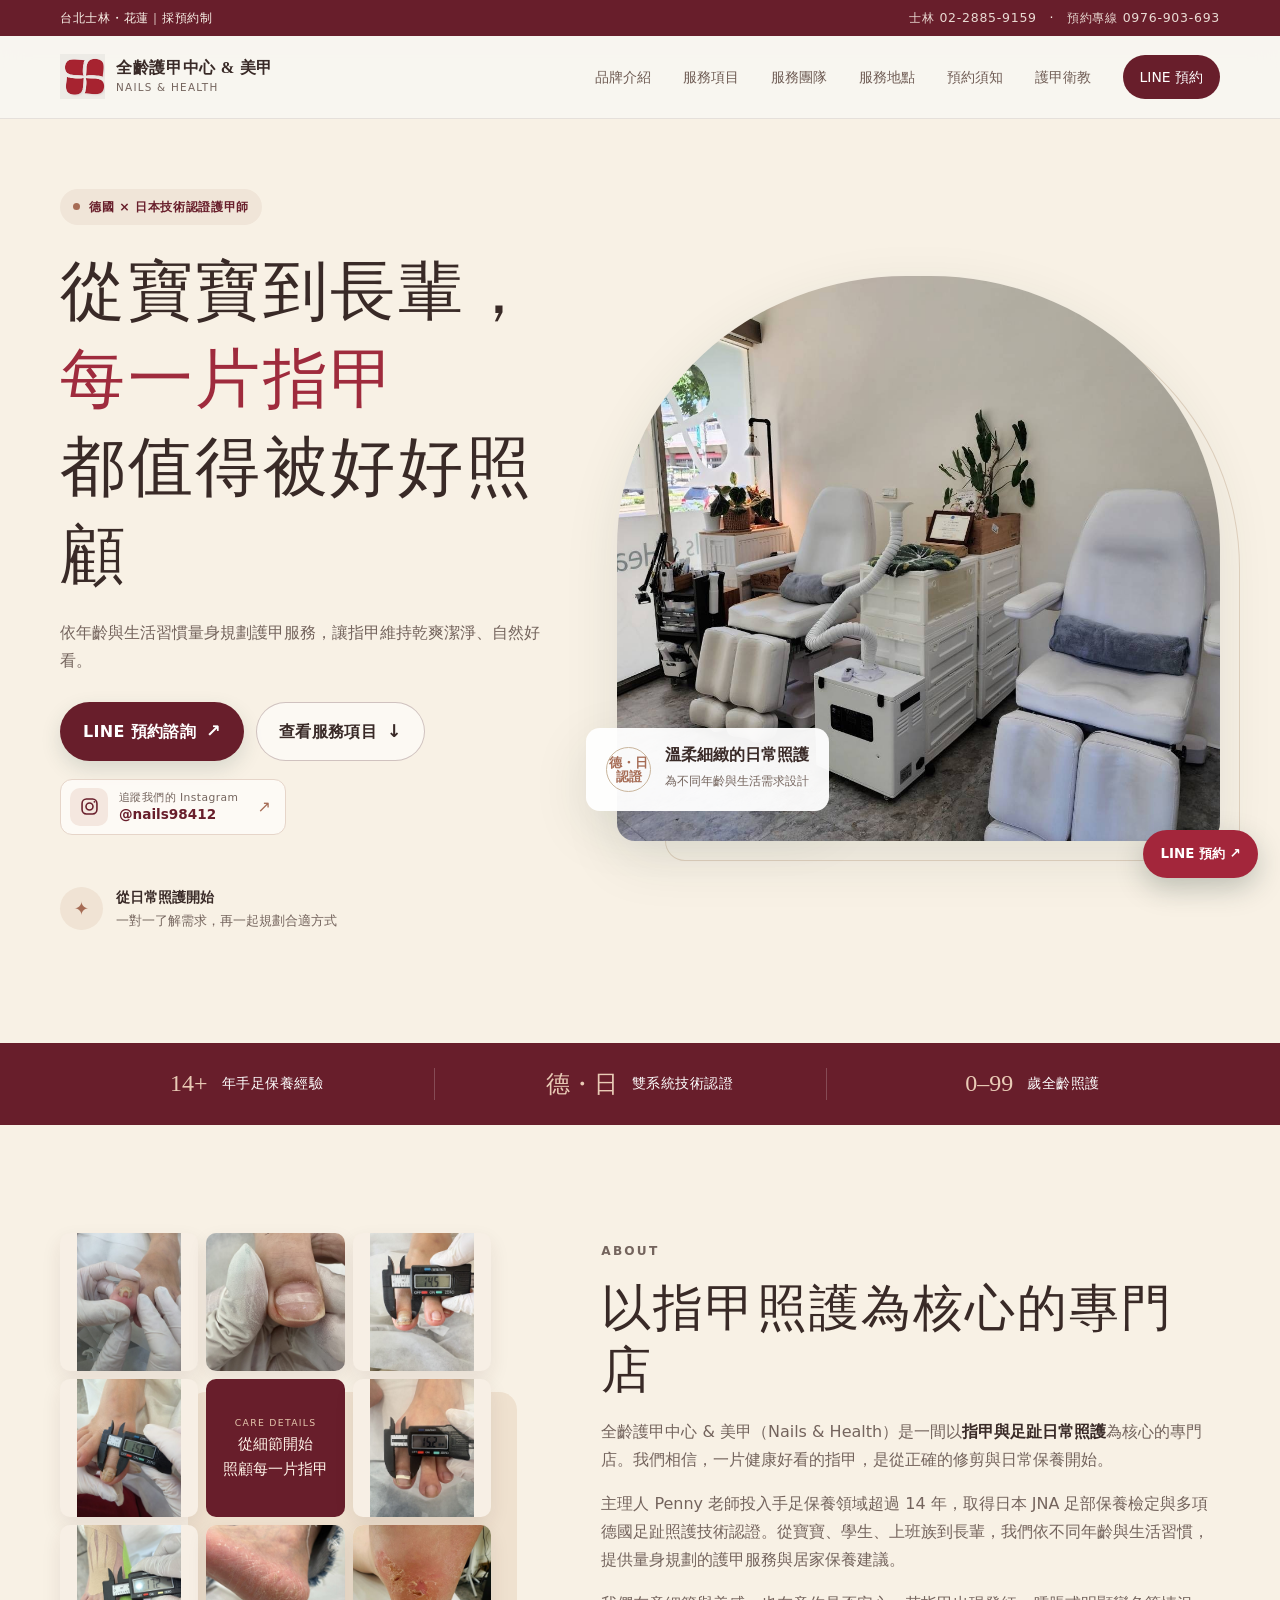
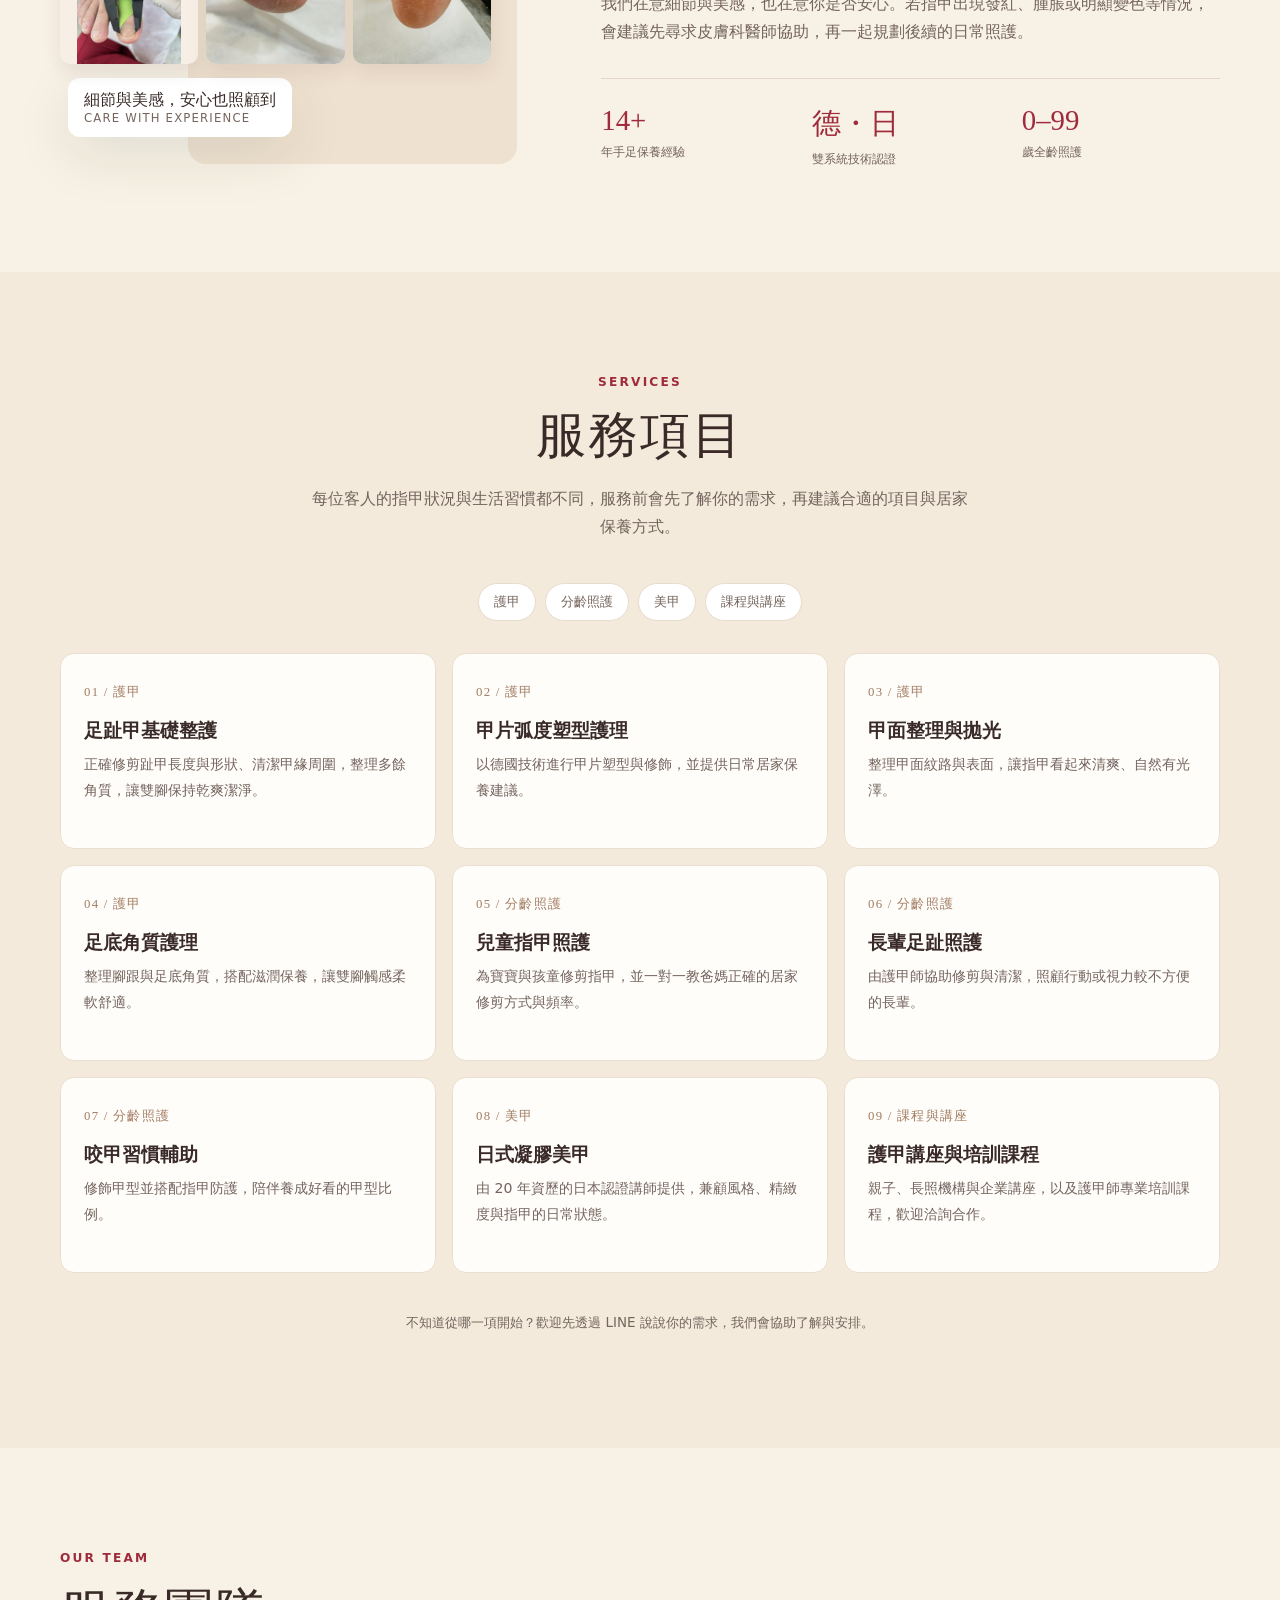
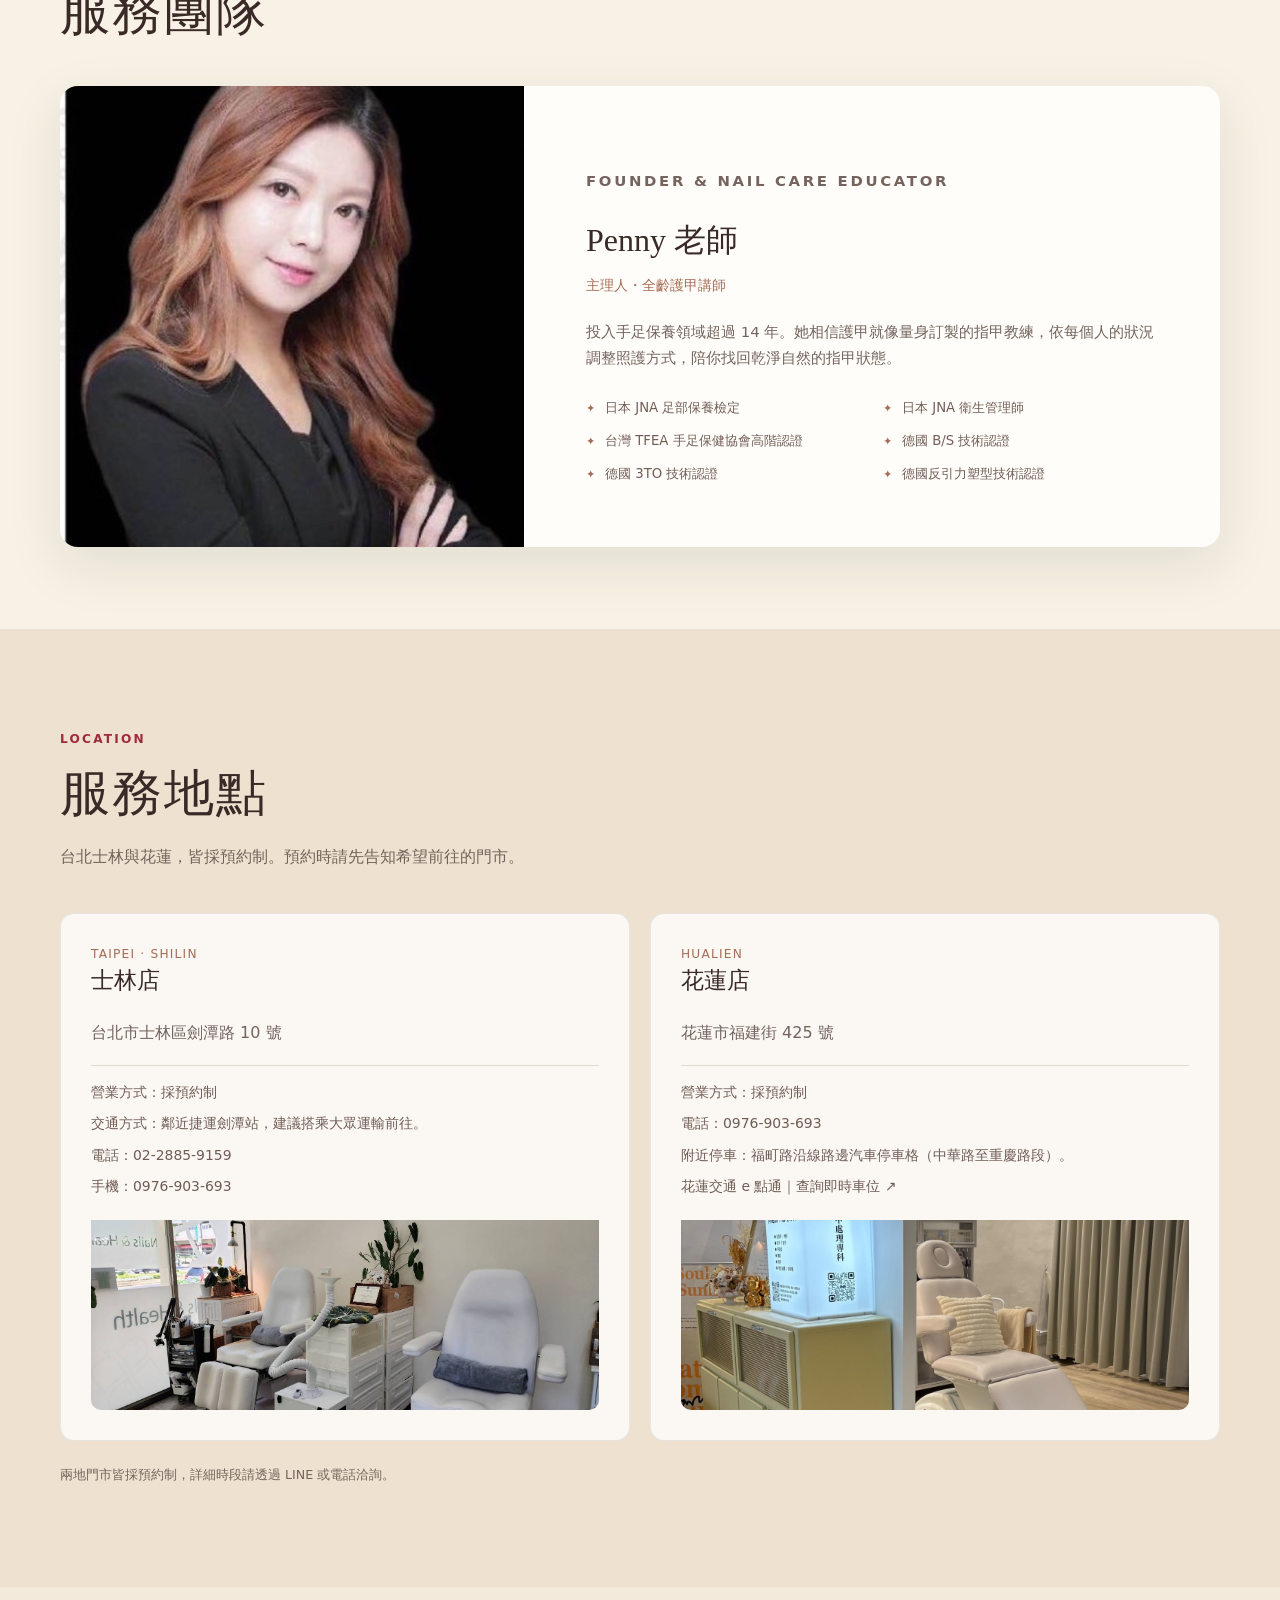
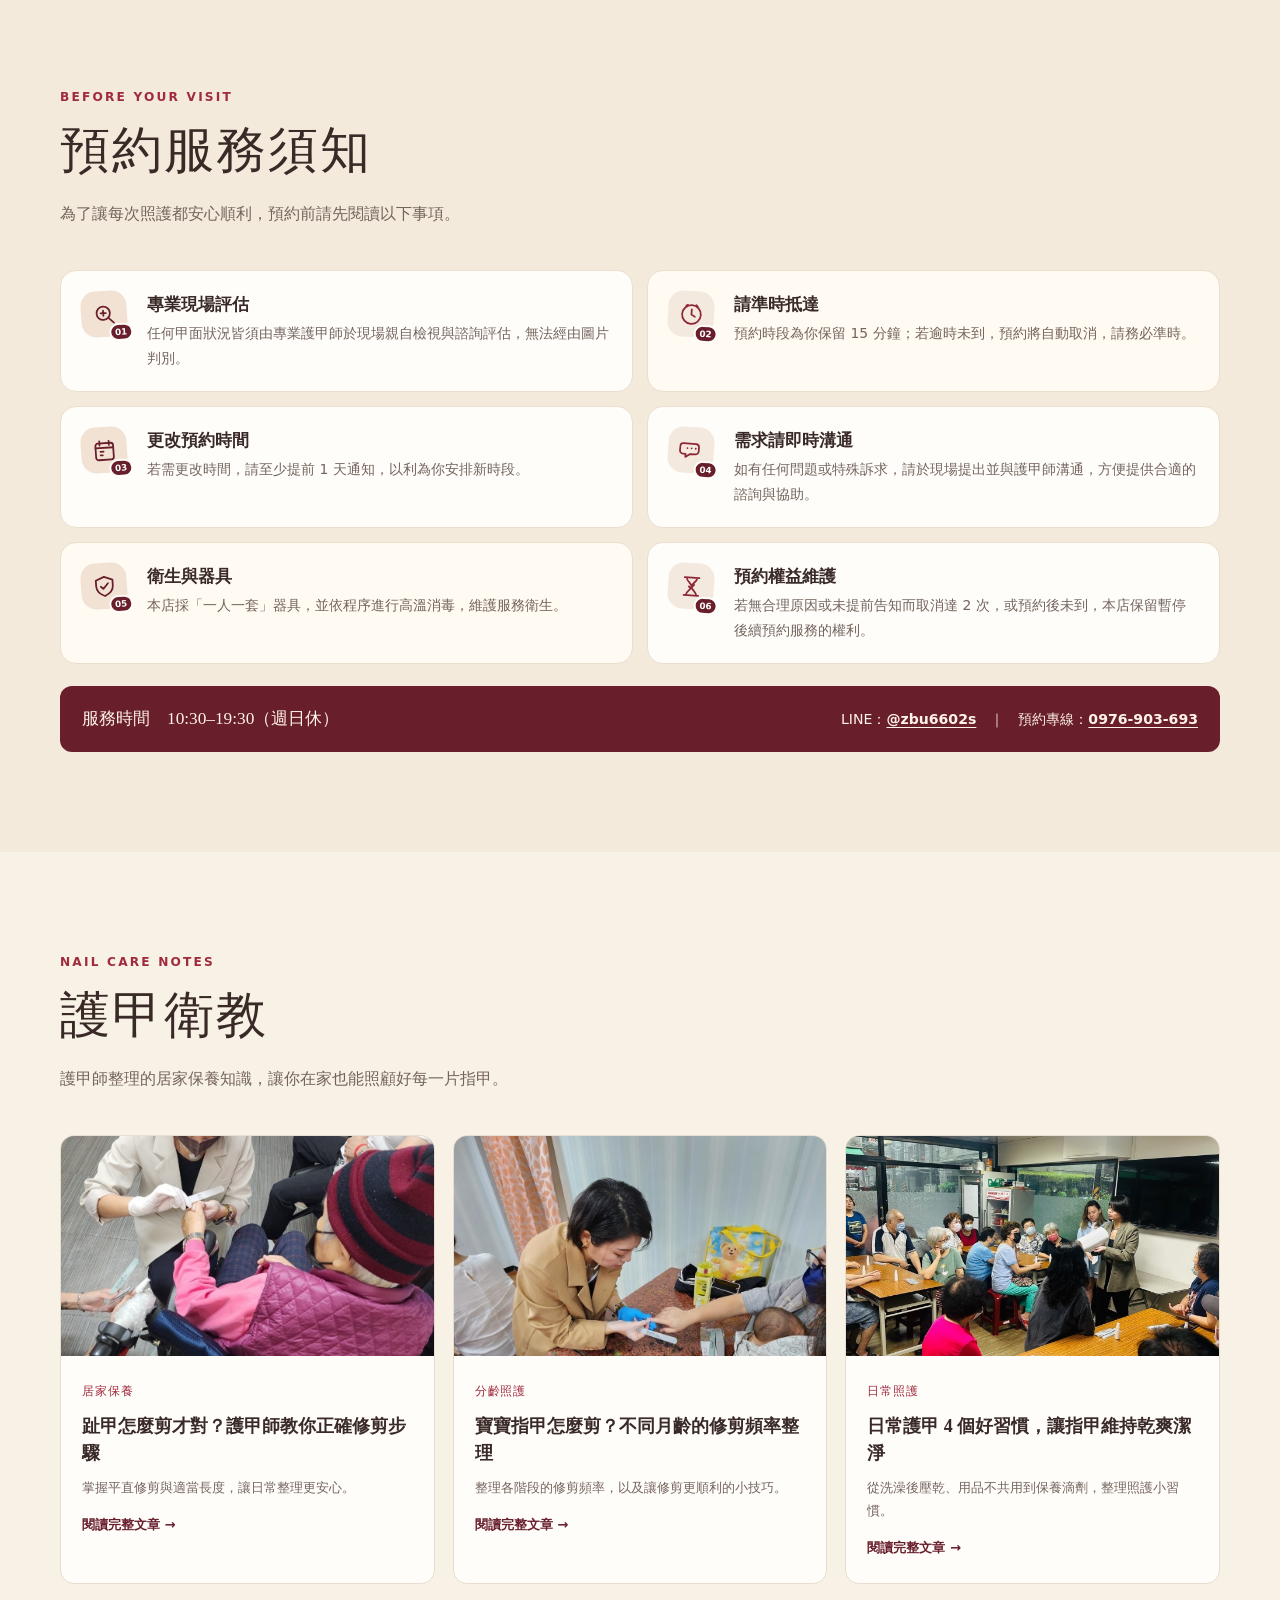
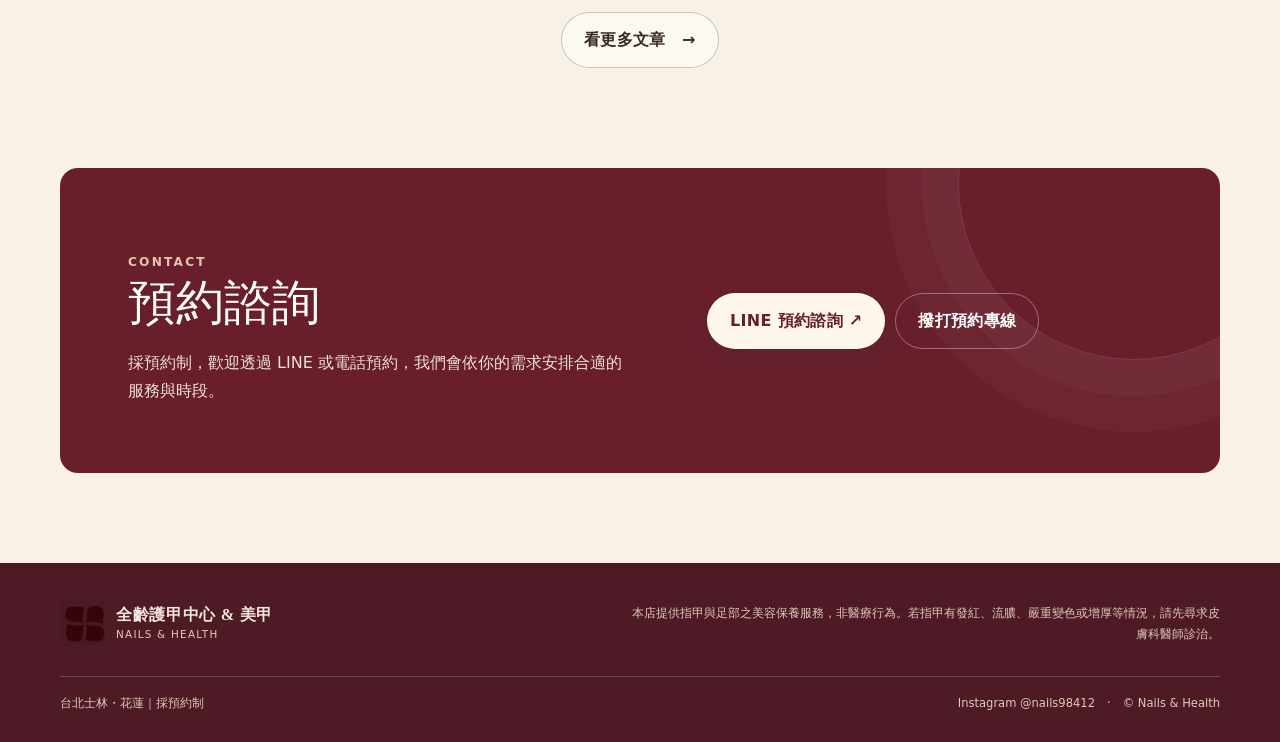
==== commit cc560dc4: "Refine Instagram link placement in hero" ====
--- a/index.html
+++ b/index.html
@@ -10,7 +10,7 @@
     :root{--ink:#392a27;--muted:#74645d;--green:#9f2b3d;--green-dark:#681e2b;--sage:#f0e5d8;--paper:#f8f1e5;--cream:#efe1cf;--clay:#a66c55;--line:#e3d6c6;--white:#fff;--serif:"Iowan Old Style","Noto Serif TC","Songti TC",serif;--sans:system-ui,-apple-system,"Noto Sans TC",sans-serif;--shadow:0 18px 55px rgba(34,55,47,.10)}
     *{box-sizing:border-box}html{scroll-behavior:smooth}body{margin:0;background:var(--paper);color:var(--ink);font-family:var(--sans);line-height:1.75}img{display:block;max-width:100%}a{color:inherit;text-decoration:none}.wrap{width:min(1160px,calc(100% - 48px));margin:auto}.eyebrow{margin:0 0 12px;color:var(--green);font-size:.76rem;letter-spacing:.18em;text-transform:uppercase;font-weight:700}.section-title{font:500 clamp(2rem,4vw,3.1rem)/1.25 var(--serif);letter-spacing:.04em;margin:0}.section-lead{color:var(--muted);max-width:660px;margin:18px 0 0}.section-head{margin-bottom:42px}.btn{display:inline-flex;align-items:center;justify-content:center;gap:10px;padding:13px 22px;border-radius:999px;font-weight:650;letter-spacing:.02em;transition:.2s ease;border:1px solid transparent}.btn:hover{transform:translateY(-2px)}.btn-primary{background:var(--green-dark);color:white;box-shadow:0 8px 20px rgba(41,74,64,.15)}.btn-primary:hover{background:#501723}.btn-quiet{border-color:rgba(75,35,39,.25);color:var(--ink);background:rgba(255,255,255,.55)}.btn-quiet:hover{background:white}.arrow{font-size:1.1em}
     .topline{background:var(--green-dark);color:#fbf4ea;font-size:.78rem;letter-spacing:.06em}.topline .wrap{display:flex;justify-content:space-between;gap:20px;padding:7px 0}.topline a{opacity:.88}.topline a:hover{opacity:1;text-decoration:underline}.nav{position:sticky;top:0;z-index:10;background:rgba(248,246,241,.94);backdrop-filter:blur(14px);border-bottom:1px solid rgba(75,35,39,.1)}.nav-inner{height:82px;display:flex;align-items:center;justify-content:space-between;gap:24px}.brand{display:flex;align-items:center;gap:11px;white-space:nowrap}.brand-mark{width:45px;height:45px;display:grid;place-items:center;overflow:hidden;background:transparent;border-radius:0}.brand-mark img{width:100%;height:100%;object-fit:cover;mix-blend-mode:multiply}.brand strong{font:600 1.02rem var(--serif);letter-spacing:.04em;display:block;line-height:1.25}.brand small{display:block;font-size:.65rem;letter-spacing:.12em;color:var(--muted)}.nav-links{display:flex;align-items:center;gap:clamp(16px,2.5vw,32px);font-size:.87rem;color:#705d55}.nav-links a:hover{color:var(--green-dark)}.nav-links .nav-cta{padding:10px 17px;background:var(--green-dark);color:#fff;border-radius:99px}.menu-toggle{display:none;border:0;background:transparent;color:var(--ink);font-size:1.6rem}
-    .hero{padding:42px 0 86px;overflow:hidden}.hero-grid{display:grid;grid-template-columns:.9fr 1.1fr;align-items:center;gap:64px}.hero-copy{padding:28px 0 24px}.hero-kicker{display:inline-flex;align-items:center;gap:9px;padding:7px 13px;border-radius:99px;background:var(--sage);color:var(--green-dark);font-size:.78rem;font-weight:650;letter-spacing:.05em}.hero-kicker:before{content:"";width:7px;height:7px;background:var(--clay);border-radius:50%}.hero h1{font:500 clamp(2.55rem,5.1vw,4.55rem)/1.35 var(--serif);letter-spacing:.04em;margin:22px 0 20px}.hero h1 span{color:var(--green)}.hero-copy>p{max-width:510px;color:var(--muted);font-size:1rem;margin:0 0 27px}.hero-actions{display:flex;flex-wrap:wrap;gap:12px}.hero-note{display:flex;align-items:center;gap:13px;margin-top:31px;color:var(--muted);font-size:.82rem}.note-icon{width:43px;height:43px;display:grid;place-items:center;background:#f0e3d4;color:var(--clay);border-radius:50%;font-size:1.15rem}.hero-note strong{display:block;color:var(--ink);font-size:.88rem}.hero-photo{position:relative;min-height:565px}.hero-photo:before{content:"";position:absolute;inset:22px -20px -20px 48px;border:1px solid #e2d2bf;border-radius:48% 48% 20px 20px;z-index:0}.hero-photo img{position:absolute;inset:0;width:100%;height:100%;object-fit:cover;object-position:center 57%;border-radius:48% 48% 18px 18px;z-index:1;box-shadow:var(--shadow)}.hero-badge{position:absolute;z-index:2;bottom:30px;left:-31px;background:rgba(255,255,255,.95);padding:17px 20px;border-radius:14px;box-shadow:var(--shadow);display:flex;gap:14px;align-items:center}.badge-seal{width:45px;height:45px;border:1px solid #c9b59c;border-radius:50%;display:grid;place-items:center;color:var(--clay);font:600 .8rem var(--serif);line-height:1.1;text-align:center}.hero-badge strong{font:600 1rem var(--serif);display:block}.hero-badge small{color:var(--muted);font-size:.75rem}
+    .hero{padding:42px 0 86px;overflow:hidden}.hero-grid{display:grid;grid-template-columns:.9fr 1.1fr;align-items:center;gap:64px}.hero-copy{padding:28px 0 24px}.hero-kicker{display:inline-flex;align-items:center;gap:9px;padding:7px 13px;border-radius:99px;background:var(--sage);color:var(--green-dark);font-size:.78rem;font-weight:650;letter-spacing:.05em}.hero-kicker:before{content:"";width:7px;height:7px;background:var(--clay);border-radius:50%}.hero h1{font:500 clamp(2.55rem,5.1vw,4.55rem)/1.35 var(--serif);letter-spacing:.04em;margin:22px 0 20px}.hero h1 span{color:var(--green)}.hero-copy>p{max-width:510px;color:var(--muted);font-size:1rem;margin:0 0 27px}.hero-actions{display:flex;flex-wrap:wrap;gap:12px}.hero-social{margin-top:18px}.instagram-link{display:inline-flex;align-items:center;gap:11px;padding:8px 14px 8px 9px;border:1px solid #e6d5c9;border-radius:12px;background:rgba(255,253,250,.78);transition:.2s ease}.instagram-link:hover{transform:translateY(-2px);border-color:#b87b7d;background:#fffdfa;box-shadow:0 8px 22px rgba(74,32,39,.08)}.instagram-icon{width:38px;height:38px;display:grid;place-items:center;border-radius:10px;background:#f4e7df;color:var(--green-dark)}.instagram-icon svg{width:21px;height:21px}.instagram-copy{display:grid;line-height:1.35}.instagram-copy small{font-size:.67rem;color:var(--muted);letter-spacing:.04em}.instagram-copy strong{font-size:.85rem;font-weight:700;color:var(--green-dark)}.instagram-arrow{margin-left:8px;color:var(--clay);font-size:1rem}.hero-note{display:flex;align-items:center;gap:13px;margin-top:25px;color:var(--muted);font-size:.82rem}.note-icon{width:43px;height:43px;display:grid;place-items:center;background:#f0e3d4;color:var(--clay);border-radius:50%;font-size:1.15rem}.hero-note strong{display:block;color:var(--ink);font-size:.88rem}.hero-photo{position:relative;min-height:565px}.hero-photo:before{content:"";position:absolute;inset:22px -20px -20px 48px;border:1px solid #e2d2bf;border-radius:48% 48% 20px 20px;z-index:0}.hero-photo img{position:absolute;inset:0;width:100%;height:100%;object-fit:cover;object-position:center 57%;border-radius:48% 48% 18px 18px;z-index:1;box-shadow:var(--shadow)}.hero-badge{position:absolute;z-index:2;bottom:30px;left:-31px;background:rgba(255,255,255,.95);padding:17px 20px;border-radius:14px;box-shadow:var(--shadow);display:flex;gap:14px;align-items:center}.badge-seal{width:45px;height:45px;border:1px solid #c9b59c;border-radius:50%;display:grid;place-items:center;color:var(--clay);font:600 .8rem var(--serif);line-height:1.1;text-align:center}.hero-badge strong{font:600 1rem var(--serif);display:block}.hero-badge small{color:var(--muted);font-size:.75rem}
     .proof{background:var(--green-dark);color:#fff;padding:25px 0}.proof-grid{display:grid;grid-template-columns:repeat(3,1fr);gap:18px}.proof-item{display:flex;align-items:center;justify-content:center;gap:14px;border-right:1px solid rgba(255,255,255,.2)}.proof-item:last-child{border:0}.proof-item strong{font:500 1.5rem var(--serif);color:#e9cbb6}.proof-item span{font-size:.87rem;letter-spacing:.04em}
     section{padding:100px 0}.about-grid{display:grid;grid-template-columns:.85fr 1.15fr;gap:84px;align-items:center}.about-visual{position:relative;padding:0 26px 27px 0}.about-mosaic{display:grid;grid-template-columns:repeat(3,minmax(0,1fr));gap:8px;position:relative;z-index:1}.about-mosaic img{display:block;width:100%;aspect-ratio:1;object-fit:contain;background:#f7efe5;border-radius:10px;box-shadow:0 8px 20px rgba(67,36,30,.09)}.mosaic-note{aspect-ratio:1;border-radius:10px;background:var(--green-dark);color:#fff3e8;display:flex;flex-direction:column;justify-content:center;align-items:center;text-align:center;padding:10px}.mosaic-note span{font-size:.58rem;letter-spacing:.14em;color:#e3c5ac}.mosaic-note strong{font:500 clamp(.7rem,1.4vw,.95rem)/1.65 var(--serif)}.about-visual:after{content:"";position:absolute;z-index:-1;bottom:0;right:0;width:72%;height:70%;background:var(--cream);border-radius:18px}.about-label{position:relative;display:inline-block;bottom:auto;left:auto;margin:14px 0 0 8px;background:white;padding:12px 16px;border-radius:12px;box-shadow:var(--shadow);font:500 1rem var(--serif)}.about-label small{display:block;color:var(--muted);font: .73rem var(--sans);letter-spacing:.1em}.about-copy p{color:var(--muted);margin:16px 0}.about-copy strong{color:var(--ink)}.numbers{display:grid;grid-template-columns:repeat(3,1fr);gap:12px;margin-top:32px;padding-top:25px;border-top:1px solid var(--line)}.number strong{display:block;color:var(--green);font:500 1.8rem var(--serif)}.number span{font-size:.78rem;color:var(--muted)}
     .services{background:#f3eadc}.services .section-head{text-align:center}.services .section-lead{margin-inline:auto}.service-tabs{display:flex;justify-content:center;flex-wrap:wrap;gap:9px;margin:0 0 32px}.service-tabs span{padding:7px 15px;border-radius:99px;background:#fff;border:1px solid #e8dccc;color:#75645c;font-size:.8rem}.service-grid{display:grid;grid-template-columns:repeat(3,1fr);gap:16px}.service-card{background:#fffdfa;border:1px solid #eadfce;border-radius:14px;padding:23px 23px 21px;min-height:196px;transition:.22s}.service-card:hover{transform:translateY(-4px);box-shadow:var(--shadow)}.service-card .index{font:500 .8rem var(--serif);color:#a27c62;letter-spacing:.1em}.service-card h3{font:600 1.16rem var(--serif);margin:13px 0 8px}.service-card p{color:var(--muted);font-size:.88rem;line-height:1.8;margin:0}.service-foot{margin-top:38px;text-align:center;color:var(--muted);font-size:.84rem}
@@ -33,7 +33,7 @@
   </div></header>
   <main id="top">
     <section class="hero"><div class="wrap hero-grid">
-      <div class="hero-copy"><span class="hero-kicker">德國 × 日本技術認證護甲師</span><h1>從寶寶到長輩，<br><span>每一片指甲</span><br>都值得被好好照顧</h1><p>依年齡與生活習慣量身規劃護甲服務，讓指甲維持乾爽潔淨、自然好看。</p><div class="hero-actions"><a class="btn btn-primary" href="https://line.me/R/ti/p/@zbu6602s" target="_blank" rel="noopener">LINE 預約諮詢 <span class="arrow">↗</span></a><a class="btn btn-quiet" href="#services">查看服務項目 <span class="arrow">↓</span></a><a class="btn btn-quiet" href="https://www.instagram.com/nails98412/" target="_blank" rel="noopener" aria-label="前往 Instagram @nails98412">Instagram <span class="arrow">↗</span></a></div><div class="hero-note"><span class="note-icon">✦</span><span><strong>從日常照護開始</strong>一對一了解需求，再一起規劃合適方式</span></div></div>
+      <div class="hero-copy"><span class="hero-kicker">德國 × 日本技術認證護甲師</span><h1>從寶寶到長輩，<br><span>每一片指甲</span><br>都值得被好好照顧</h1><p>依年齡與生活習慣量身規劃護甲服務，讓指甲維持乾爽潔淨、自然好看。</p><div class="hero-actions"><a class="btn btn-primary" href="https://line.me/R/ti/p/@zbu6602s" target="_blank" rel="noopener">LINE 預約諮詢 <span class="arrow">↗</span></a><a class="btn btn-quiet" href="#services">查看服務項目 <span class="arrow">↓</span></a></div><div class="hero-social"><a class="instagram-link" href="https://www.instagram.com/nails98412/" target="_blank" rel="noopener" aria-label="前往 Instagram @nails98412"><span class="instagram-icon" aria-hidden="true"><svg viewBox="0 0 24 24" fill="none"><rect x="3.5" y="3.5" width="17" height="17" rx="5" stroke="currentColor" stroke-width="1.8"/><circle cx="12" cy="12" r="4" stroke="currentColor" stroke-width="1.8"/><circle cx="17.7" cy="6.7" r="1.1" fill="currentColor"/></svg></span><span class="instagram-copy"><small>追蹤我們的 Instagram</small><strong>@nails98412</strong></span><span class="instagram-arrow" aria-hidden="true">↗</span></a></div><div class="hero-note"></div><div class="hero-note"><span class="note-icon">✦</span><span><strong>從日常照護開始</strong>一對一了解需求，再一起規劃合適方式</span></div></div>
       <div class="hero-photo"><img src="assets/studio.jpg" alt="明亮舒適的護甲照護空間"><div class="hero-badge"><span class="badge-seal">德・日<br>認證</span><span><strong>溫柔細緻的日常照護</strong><small>為不同年齡與生活需求設計</small></span></div></div>
     </div></section>
     <div class="proof"><div class="wrap proof-grid"><div class="proof-item"><strong>14+</strong><span>年手足保養經驗</span></div><div class="proof-item"><strong>德・日</strong><span>雙系統技術認證</span></div><div class="proof-item"><strong>0–99</strong><span>歲全齡照護</span></div></div></div>
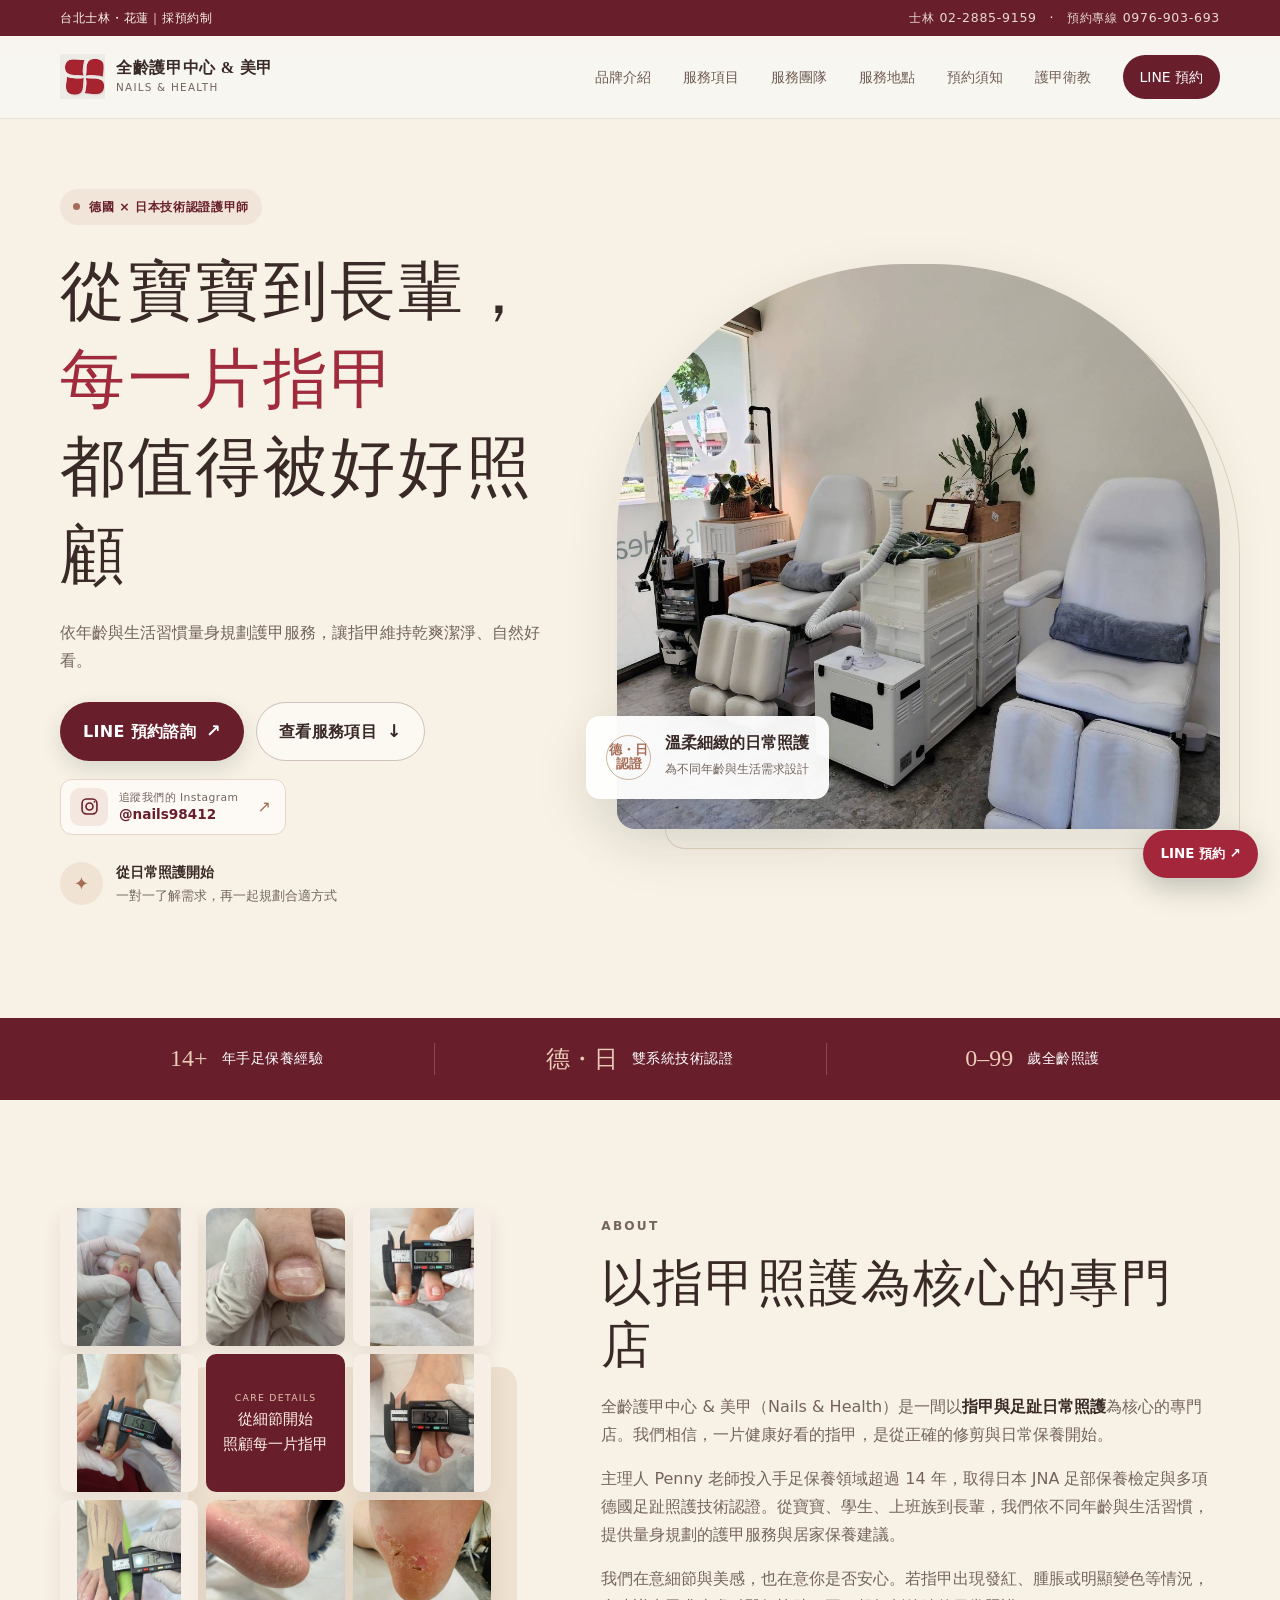
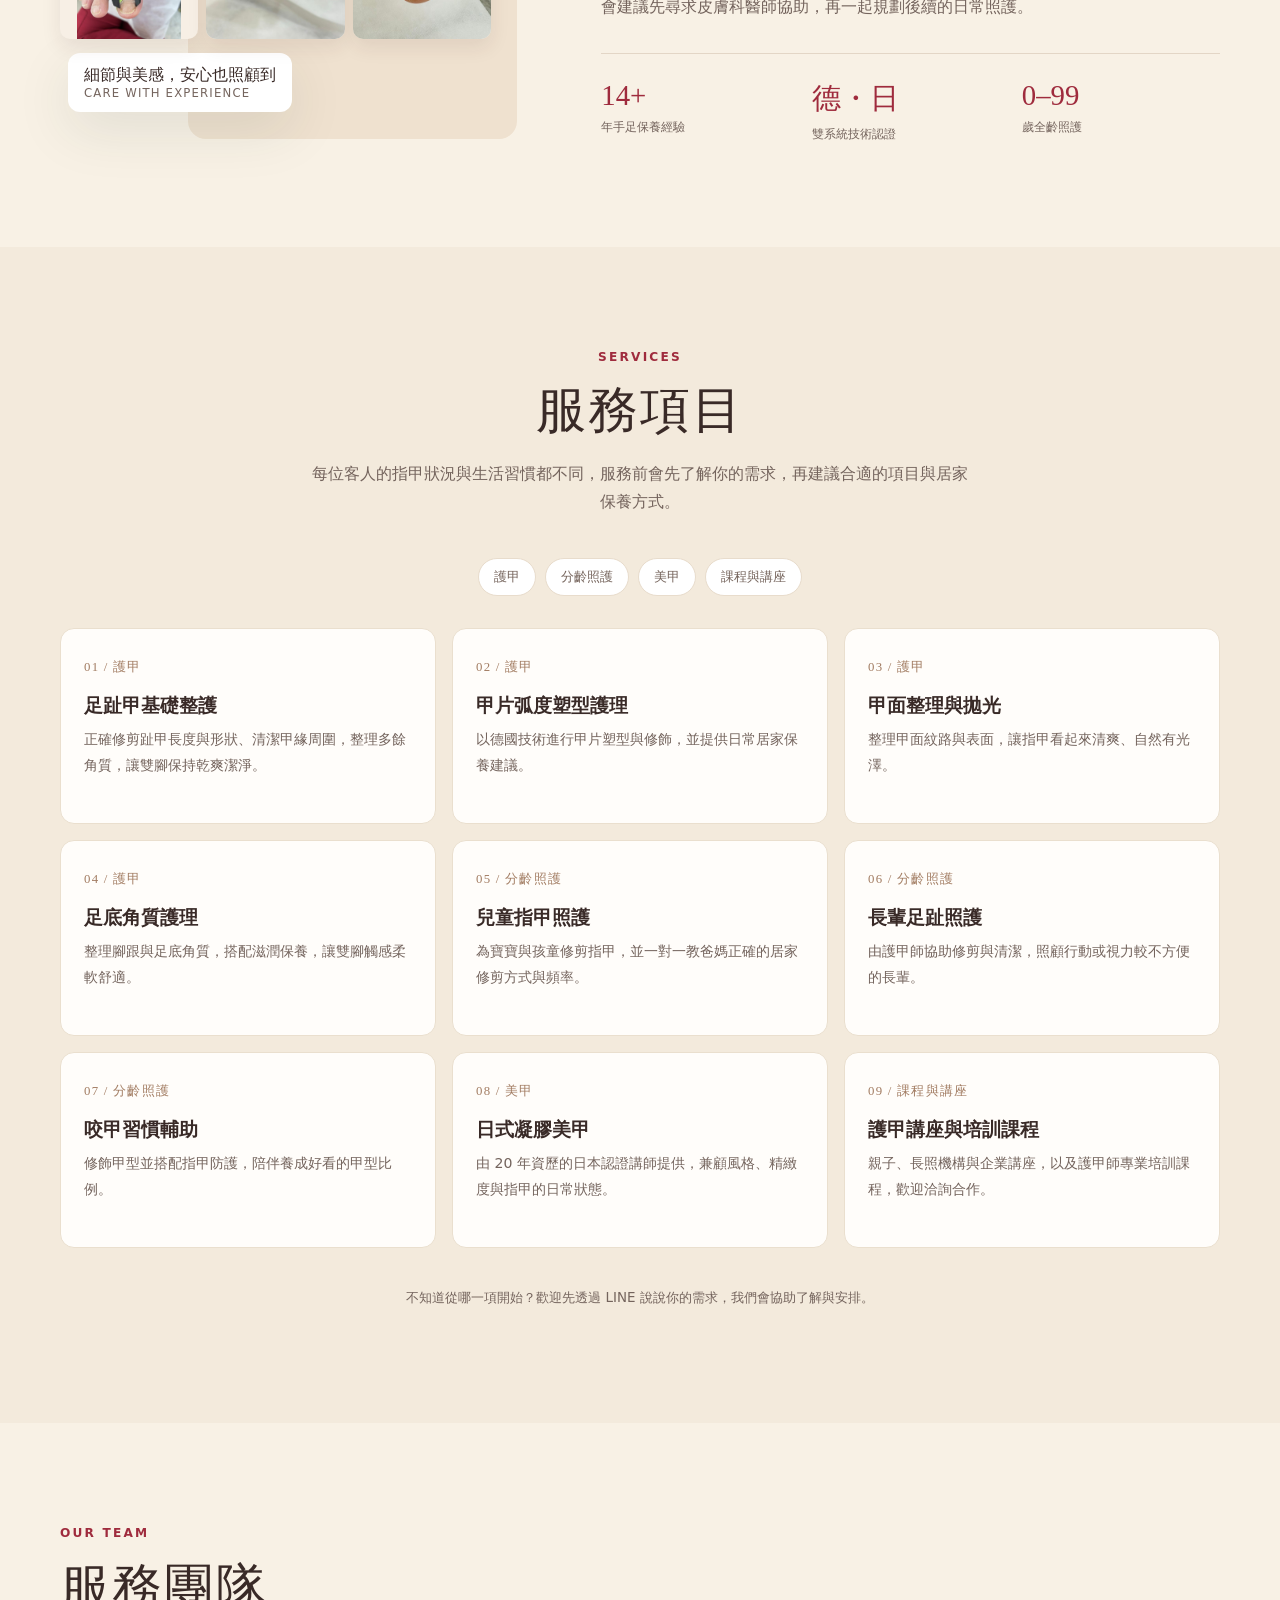
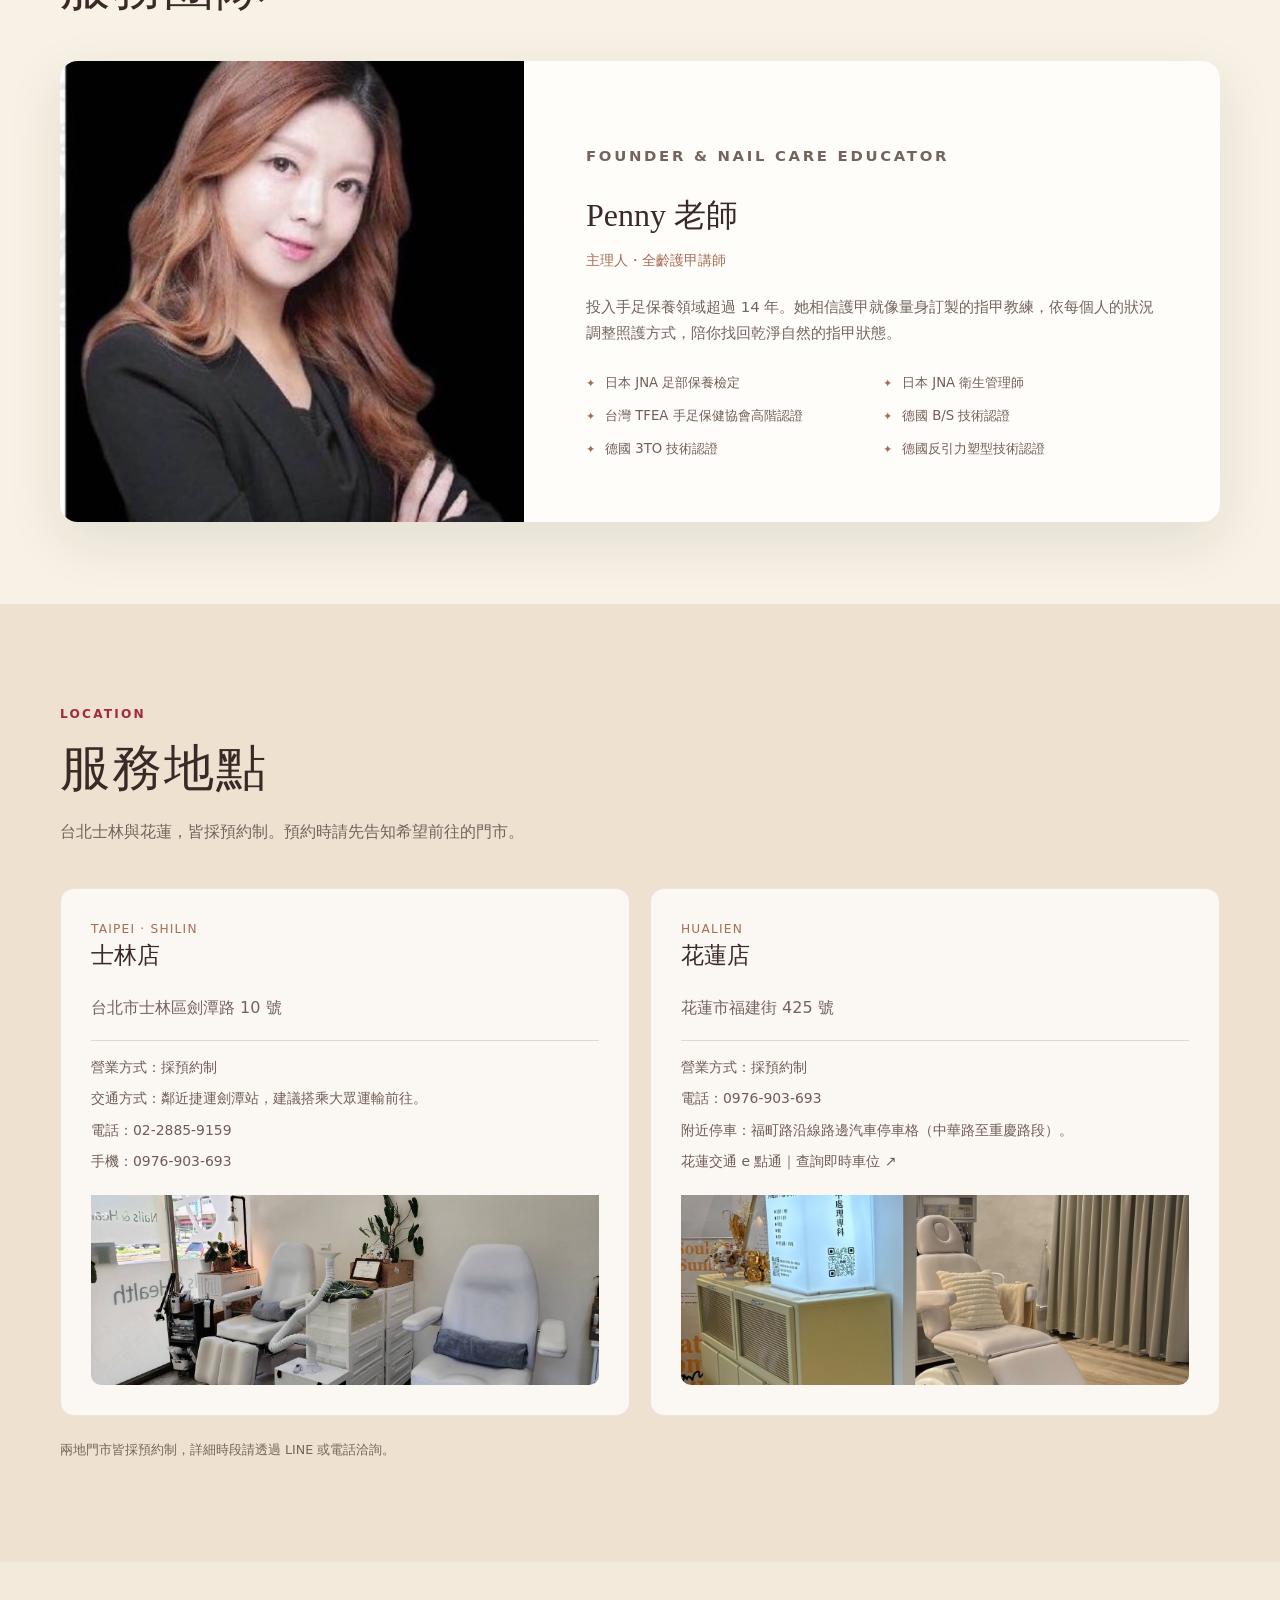
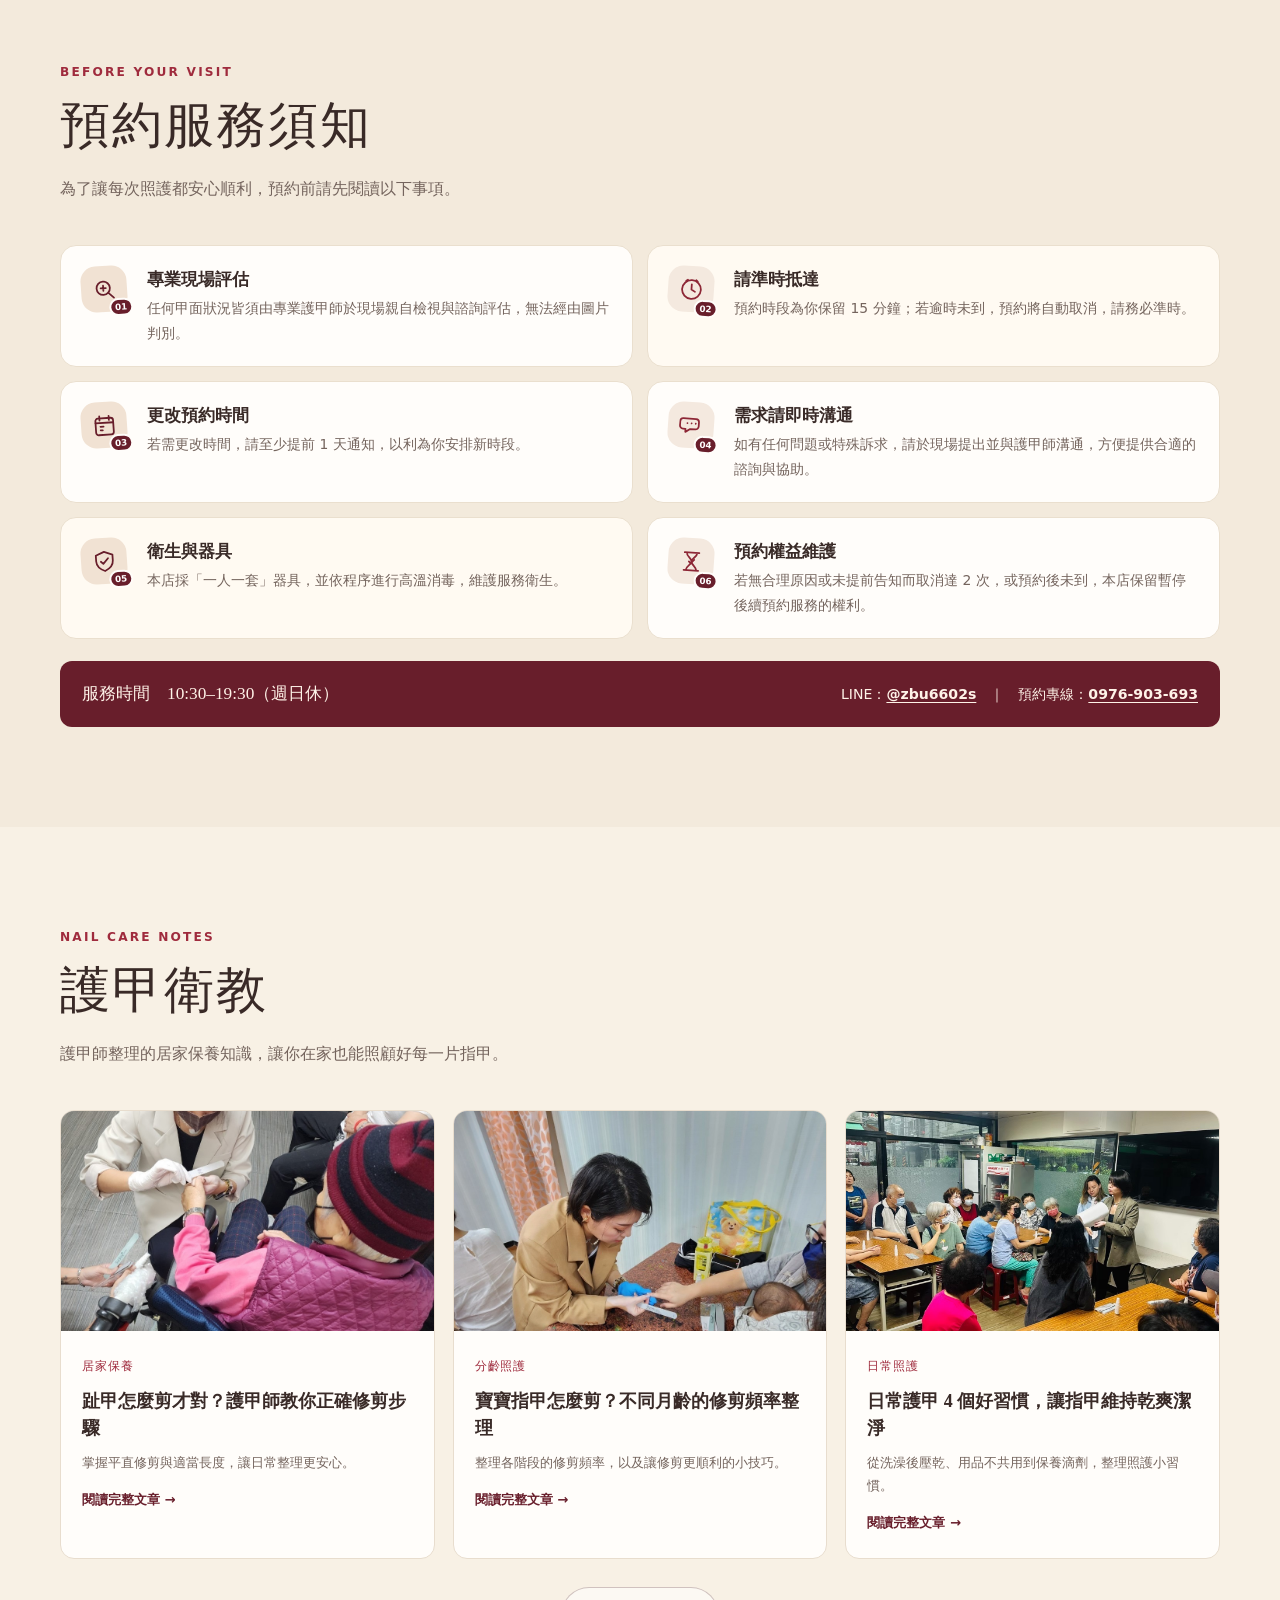
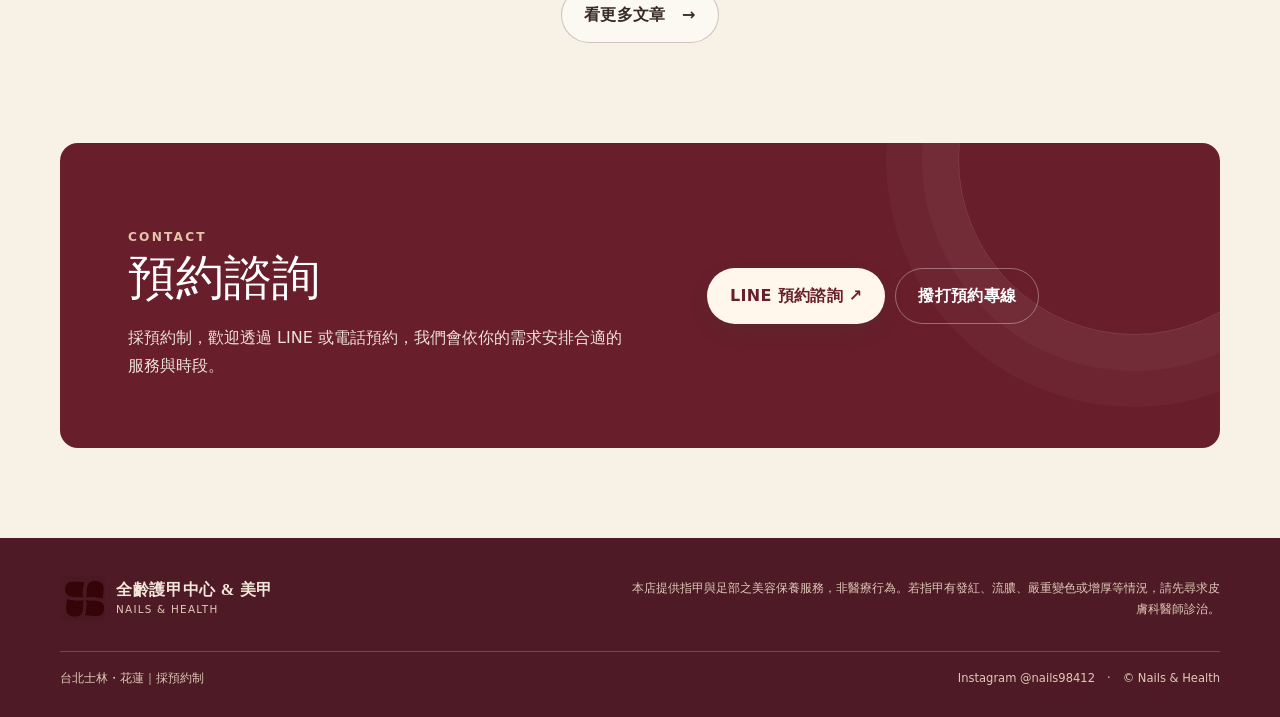
==== commit 4a765a79: "Fix hero spacing after Instagram refresh" ====
--- a/index.html
+++ b/index.html
@@ -33,7 +33,7 @@
   </div></header>
   <main id="top">
     <section class="hero"><div class="wrap hero-grid">
-      <div class="hero-copy"><span class="hero-kicker">德國 × 日本技術認證護甲師</span><h1>從寶寶到長輩，<br><span>每一片指甲</span><br>都值得被好好照顧</h1><p>依年齡與生活習慣量身規劃護甲服務，讓指甲維持乾爽潔淨、自然好看。</p><div class="hero-actions"><a class="btn btn-primary" href="https://line.me/R/ti/p/@zbu6602s" target="_blank" rel="noopener">LINE 預約諮詢 <span class="arrow">↗</span></a><a class="btn btn-quiet" href="#services">查看服務項目 <span class="arrow">↓</span></a></div><div class="hero-social"><a class="instagram-link" href="https://www.instagram.com/nails98412/" target="_blank" rel="noopener" aria-label="前往 Instagram @nails98412"><span class="instagram-icon" aria-hidden="true"><svg viewBox="0 0 24 24" fill="none"><rect x="3.5" y="3.5" width="17" height="17" rx="5" stroke="currentColor" stroke-width="1.8"/><circle cx="12" cy="12" r="4" stroke="currentColor" stroke-width="1.8"/><circle cx="17.7" cy="6.7" r="1.1" fill="currentColor"/></svg></span><span class="instagram-copy"><small>追蹤我們的 Instagram</small><strong>@nails98412</strong></span><span class="instagram-arrow" aria-hidden="true">↗</span></a></div><div class="hero-note"></div><div class="hero-note"><span class="note-icon">✦</span><span><strong>從日常照護開始</strong>一對一了解需求，再一起規劃合適方式</span></div></div>
+      <div class="hero-copy"><span class="hero-kicker">德國 × 日本技術認證護甲師</span><h1>從寶寶到長輩，<br><span>每一片指甲</span><br>都值得被好好照顧</h1><p>依年齡與生活習慣量身規劃護甲服務，讓指甲維持乾爽潔淨、自然好看。</p><div class="hero-actions"><a class="btn btn-primary" href="https://line.me/R/ti/p/@zbu6602s" target="_blank" rel="noopener">LINE 預約諮詢 <span class="arrow">↗</span></a><a class="btn btn-quiet" href="#services">查看服務項目 <span class="arrow">↓</span></a></div><div class="hero-social"><a class="instagram-link" href="https://www.instagram.com/nails98412/" target="_blank" rel="noopener" aria-label="前往 Instagram @nails98412"><span class="instagram-icon" aria-hidden="true"><svg viewBox="0 0 24 24" fill="none"><rect x="3.5" y="3.5" width="17" height="17" rx="5" stroke="currentColor" stroke-width="1.8"/><circle cx="12" cy="12" r="4" stroke="currentColor" stroke-width="1.8"/><circle cx="17.7" cy="6.7" r="1.1" fill="currentColor"/></svg></span><span class="instagram-copy"><small>追蹤我們的 Instagram</small><strong>@nails98412</strong></span><span class="instagram-arrow" aria-hidden="true">↗</span></a></div><div class="hero-note"><span class="note-icon">✦</span><span><strong>從日常照護開始</strong>一對一了解需求，再一起規劃合適方式</span></div></div>
       <div class="hero-photo"><img src="assets/studio.jpg" alt="明亮舒適的護甲照護空間"><div class="hero-badge"><span class="badge-seal">德・日<br>認證</span><span><strong>溫柔細緻的日常照護</strong><small>為不同年齡與生活需求設計</small></span></div></div>
     </div></section>
     <div class="proof"><div class="wrap proof-grid"><div class="proof-item"><strong>14+</strong><span>年手足保養經驗</span></div><div class="proof-item"><strong>德・日</strong><span>雙系統技術認證</span></div><div class="proof-item"><strong>0–99</strong><span>歲全齡照護</span></div></div></div>
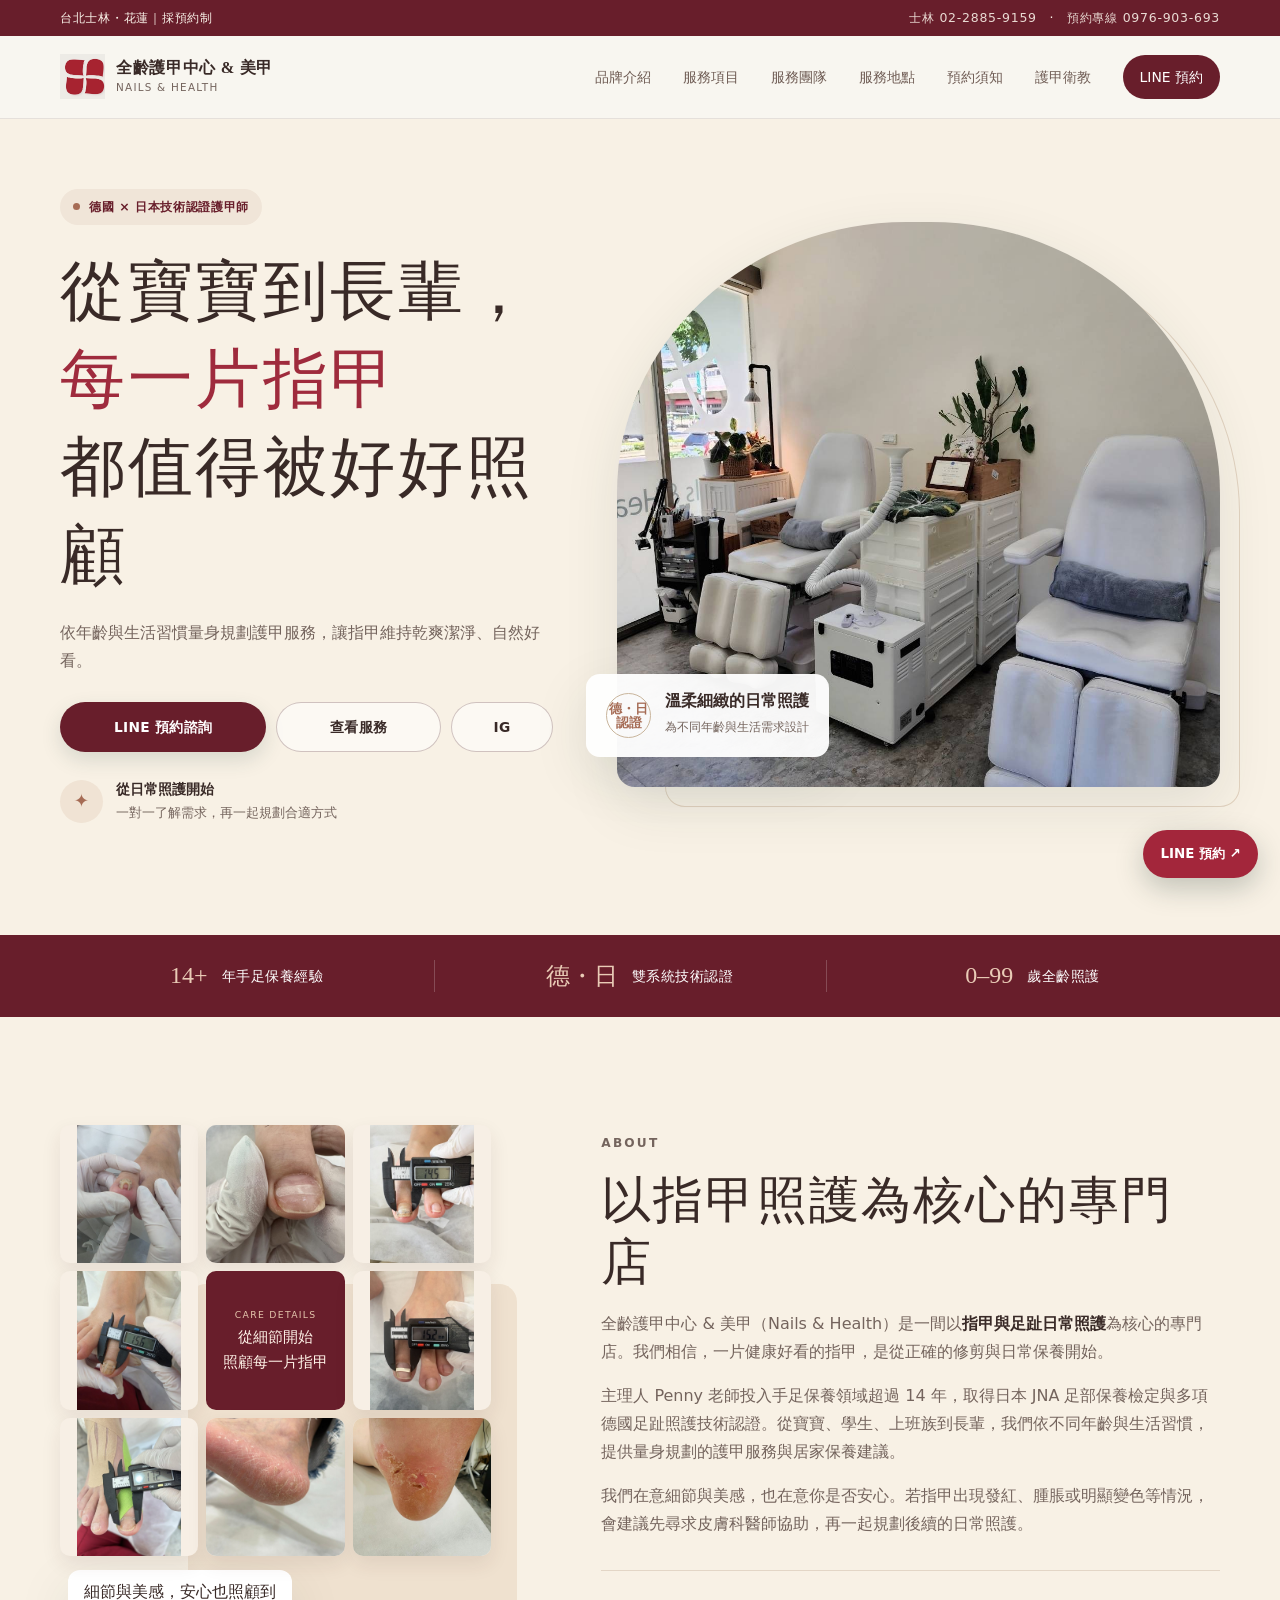
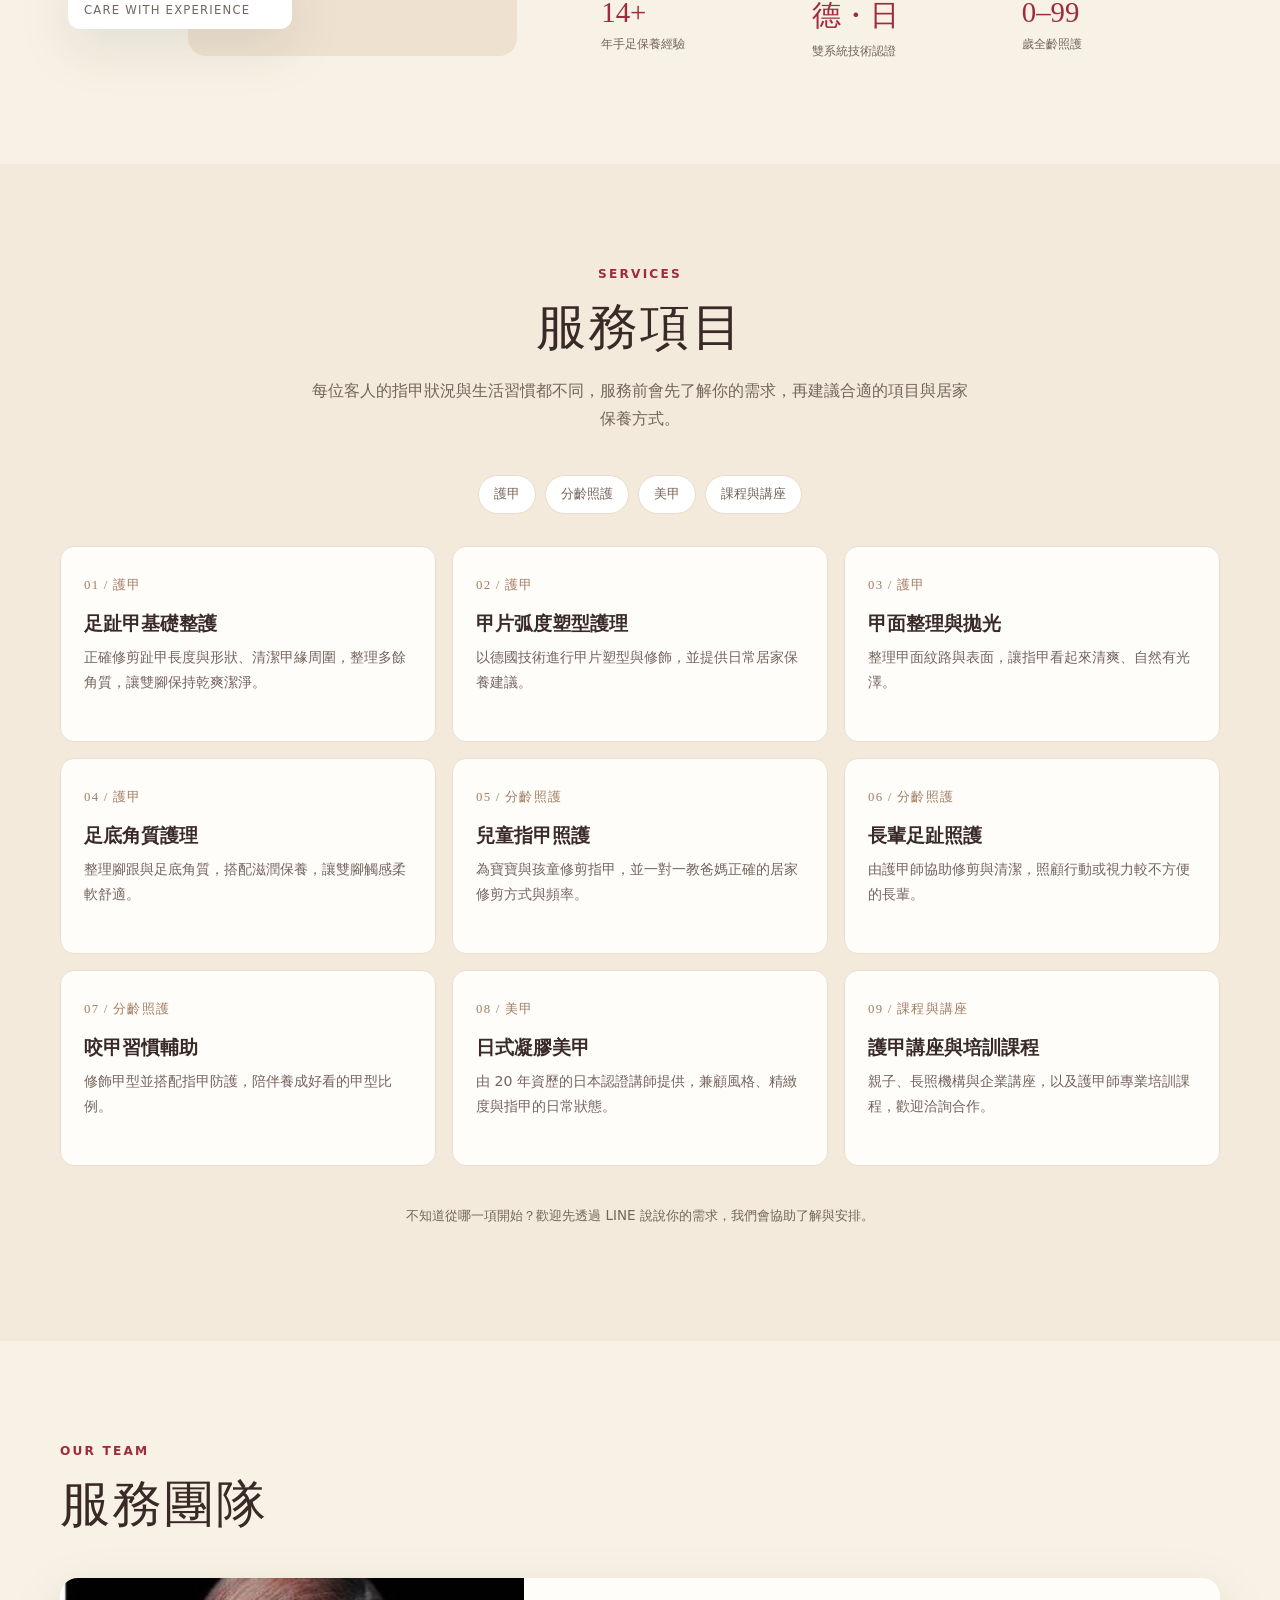
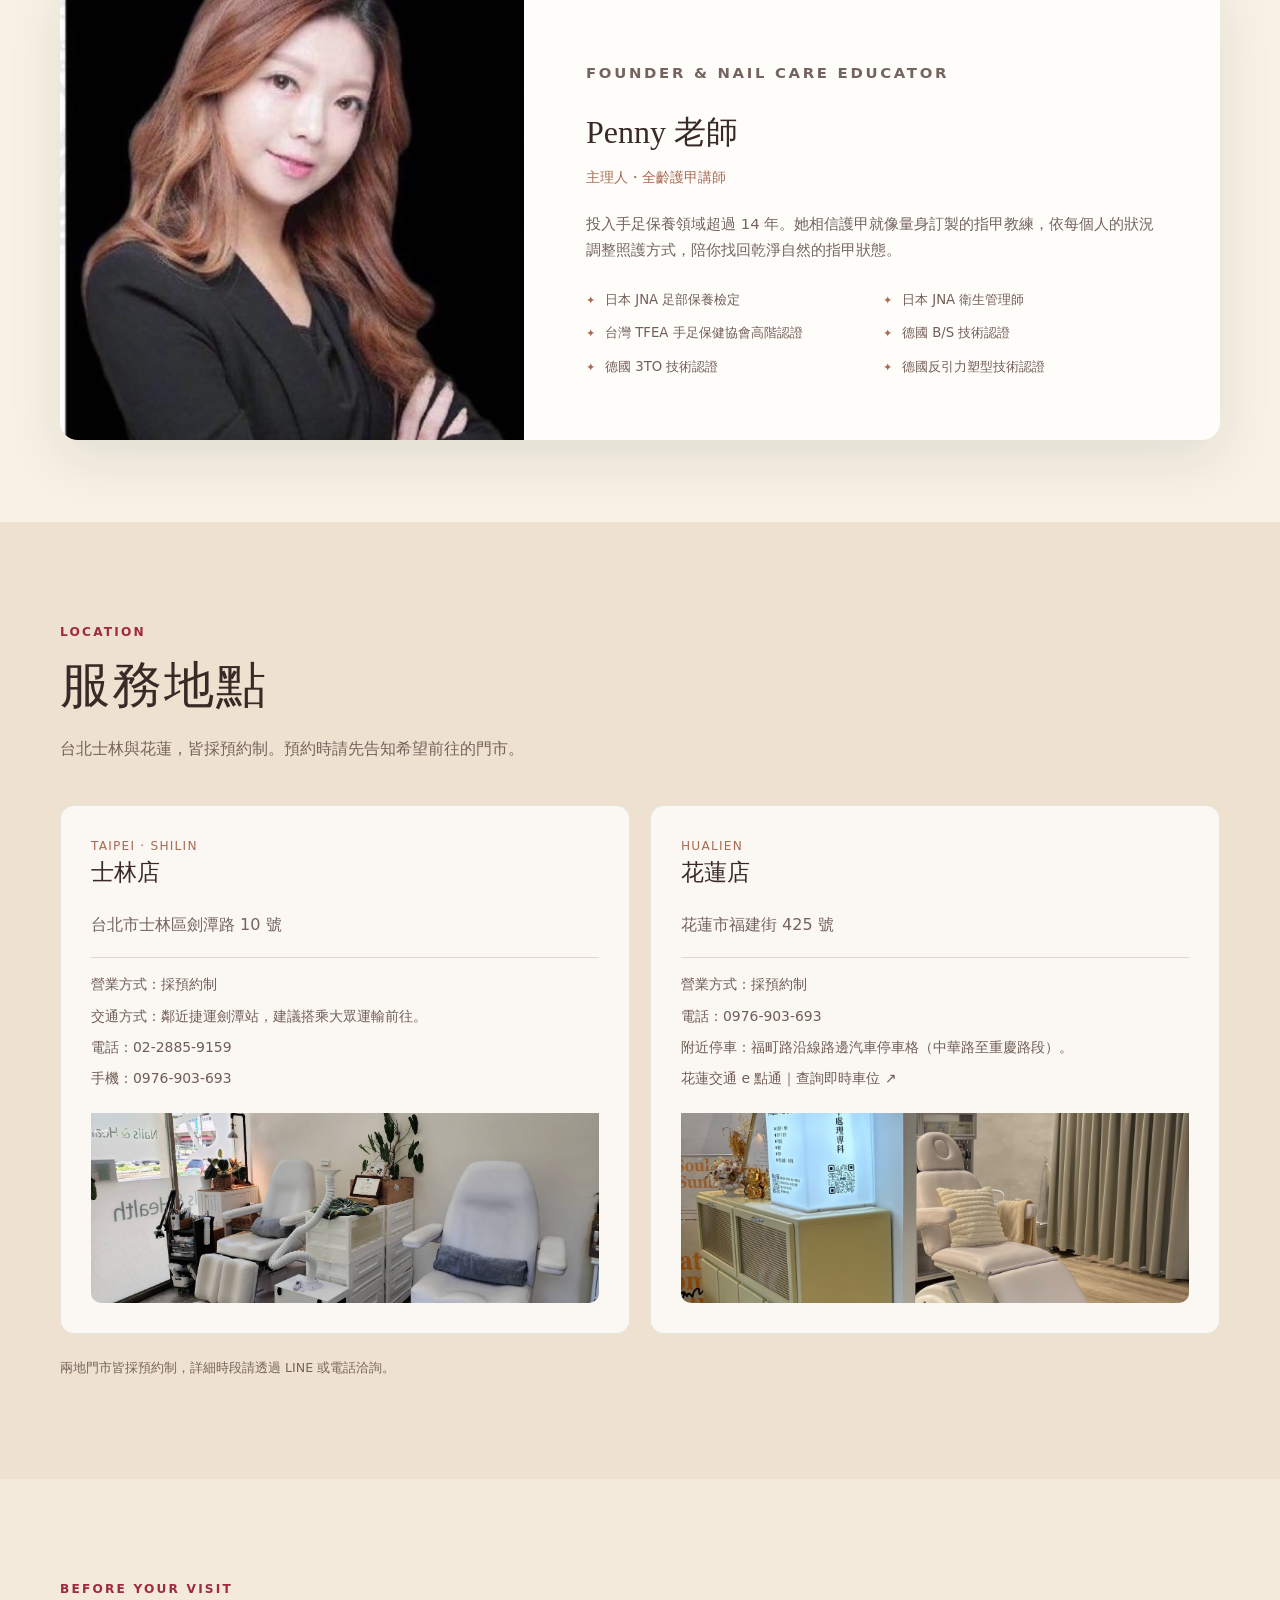
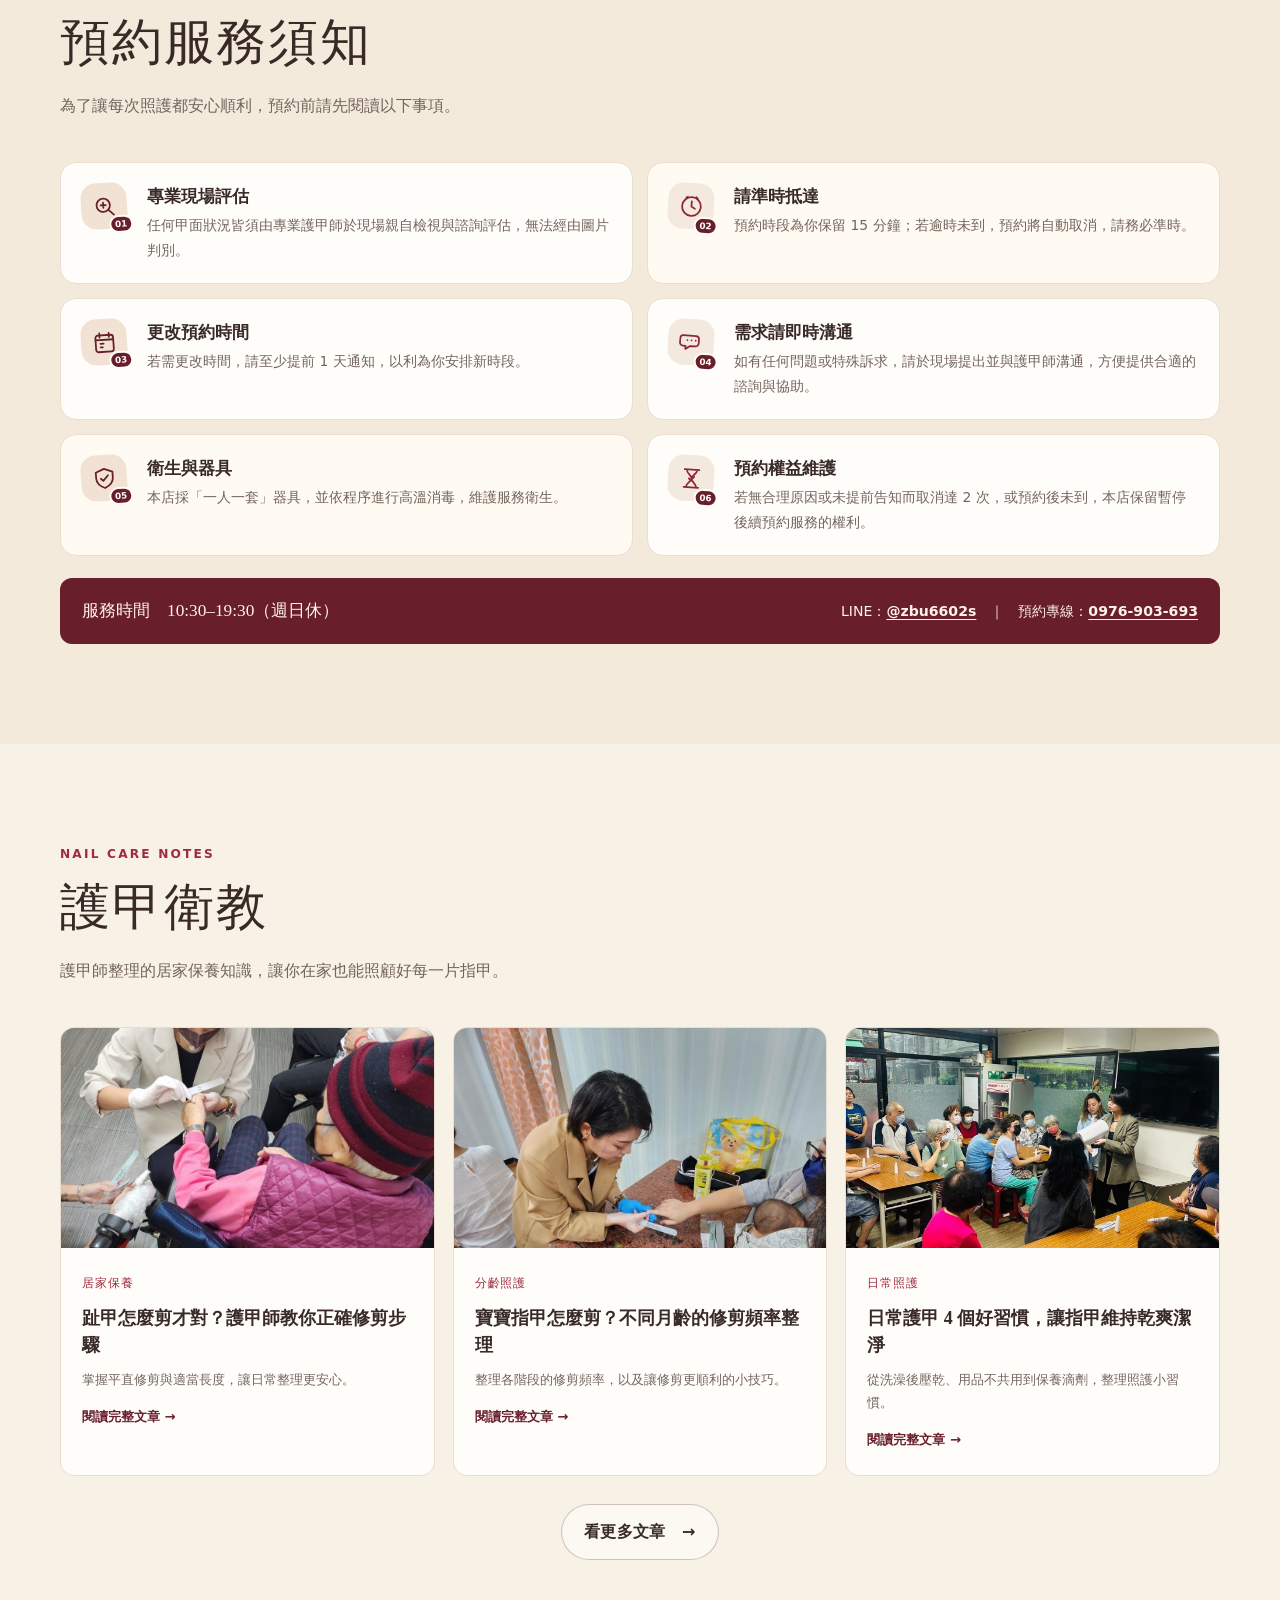
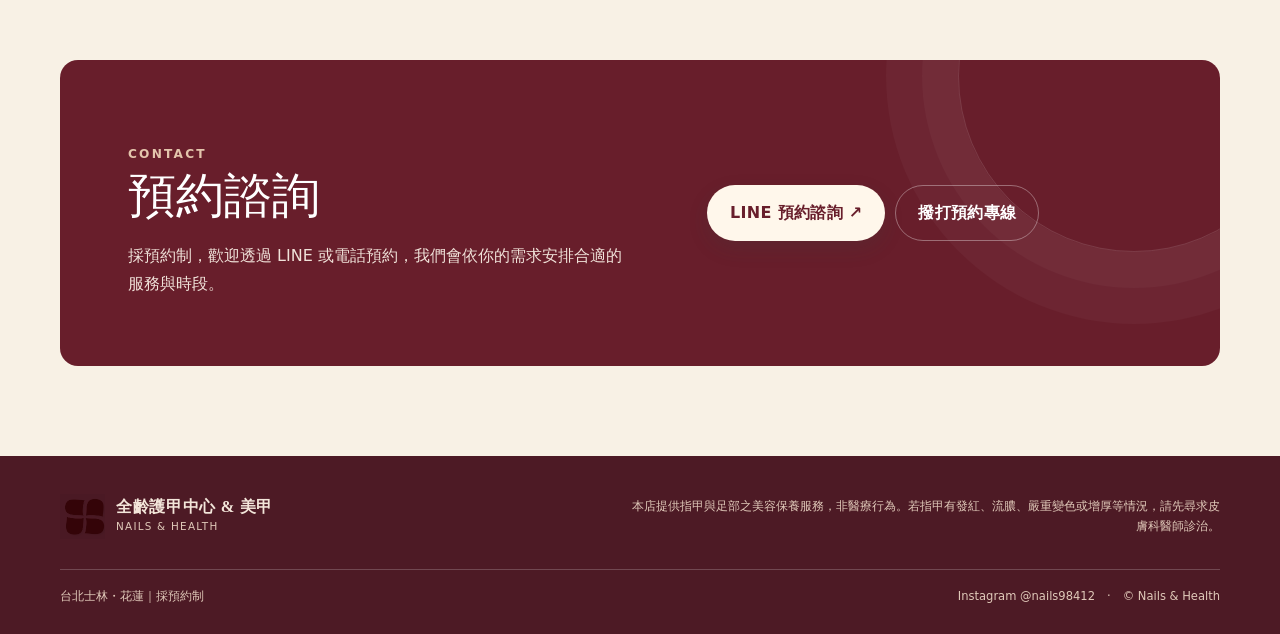
==== commit d9487b5e: "Place Instagram alongside hero actions" ====
--- a/index.html
+++ b/index.html
@@ -10,7 +10,7 @@
     :root{--ink:#392a27;--muted:#74645d;--green:#9f2b3d;--green-dark:#681e2b;--sage:#f0e5d8;--paper:#f8f1e5;--cream:#efe1cf;--clay:#a66c55;--line:#e3d6c6;--white:#fff;--serif:"Iowan Old Style","Noto Serif TC","Songti TC",serif;--sans:system-ui,-apple-system,"Noto Sans TC",sans-serif;--shadow:0 18px 55px rgba(34,55,47,.10)}
     *{box-sizing:border-box}html{scroll-behavior:smooth}body{margin:0;background:var(--paper);color:var(--ink);font-family:var(--sans);line-height:1.75}img{display:block;max-width:100%}a{color:inherit;text-decoration:none}.wrap{width:min(1160px,calc(100% - 48px));margin:auto}.eyebrow{margin:0 0 12px;color:var(--green);font-size:.76rem;letter-spacing:.18em;text-transform:uppercase;font-weight:700}.section-title{font:500 clamp(2rem,4vw,3.1rem)/1.25 var(--serif);letter-spacing:.04em;margin:0}.section-lead{color:var(--muted);max-width:660px;margin:18px 0 0}.section-head{margin-bottom:42px}.btn{display:inline-flex;align-items:center;justify-content:center;gap:10px;padding:13px 22px;border-radius:999px;font-weight:650;letter-spacing:.02em;transition:.2s ease;border:1px solid transparent}.btn:hover{transform:translateY(-2px)}.btn-primary{background:var(--green-dark);color:white;box-shadow:0 8px 20px rgba(41,74,64,.15)}.btn-primary:hover{background:#501723}.btn-quiet{border-color:rgba(75,35,39,.25);color:var(--ink);background:rgba(255,255,255,.55)}.btn-quiet:hover{background:white}.arrow{font-size:1.1em}
     .topline{background:var(--green-dark);color:#fbf4ea;font-size:.78rem;letter-spacing:.06em}.topline .wrap{display:flex;justify-content:space-between;gap:20px;padding:7px 0}.topline a{opacity:.88}.topline a:hover{opacity:1;text-decoration:underline}.nav{position:sticky;top:0;z-index:10;background:rgba(248,246,241,.94);backdrop-filter:blur(14px);border-bottom:1px solid rgba(75,35,39,.1)}.nav-inner{height:82px;display:flex;align-items:center;justify-content:space-between;gap:24px}.brand{display:flex;align-items:center;gap:11px;white-space:nowrap}.brand-mark{width:45px;height:45px;display:grid;place-items:center;overflow:hidden;background:transparent;border-radius:0}.brand-mark img{width:100%;height:100%;object-fit:cover;mix-blend-mode:multiply}.brand strong{font:600 1.02rem var(--serif);letter-spacing:.04em;display:block;line-height:1.25}.brand small{display:block;font-size:.65rem;letter-spacing:.12em;color:var(--muted)}.nav-links{display:flex;align-items:center;gap:clamp(16px,2.5vw,32px);font-size:.87rem;color:#705d55}.nav-links a:hover{color:var(--green-dark)}.nav-links .nav-cta{padding:10px 17px;background:var(--green-dark);color:#fff;border-radius:99px}.menu-toggle{display:none;border:0;background:transparent;color:var(--ink);font-size:1.6rem}
-    .hero{padding:42px 0 86px;overflow:hidden}.hero-grid{display:grid;grid-template-columns:.9fr 1.1fr;align-items:center;gap:64px}.hero-copy{padding:28px 0 24px}.hero-kicker{display:inline-flex;align-items:center;gap:9px;padding:7px 13px;border-radius:99px;background:var(--sage);color:var(--green-dark);font-size:.78rem;font-weight:650;letter-spacing:.05em}.hero-kicker:before{content:"";width:7px;height:7px;background:var(--clay);border-radius:50%}.hero h1{font:500 clamp(2.55rem,5.1vw,4.55rem)/1.35 var(--serif);letter-spacing:.04em;margin:22px 0 20px}.hero h1 span{color:var(--green)}.hero-copy>p{max-width:510px;color:var(--muted);font-size:1rem;margin:0 0 27px}.hero-actions{display:flex;flex-wrap:wrap;gap:12px}.hero-social{margin-top:18px}.instagram-link{display:inline-flex;align-items:center;gap:11px;padding:8px 14px 8px 9px;border:1px solid #e6d5c9;border-radius:12px;background:rgba(255,253,250,.78);transition:.2s ease}.instagram-link:hover{transform:translateY(-2px);border-color:#b87b7d;background:#fffdfa;box-shadow:0 8px 22px rgba(74,32,39,.08)}.instagram-icon{width:38px;height:38px;display:grid;place-items:center;border-radius:10px;background:#f4e7df;color:var(--green-dark)}.instagram-icon svg{width:21px;height:21px}.instagram-copy{display:grid;line-height:1.35}.instagram-copy small{font-size:.67rem;color:var(--muted);letter-spacing:.04em}.instagram-copy strong{font-size:.85rem;font-weight:700;color:var(--green-dark)}.instagram-arrow{margin-left:8px;color:var(--clay);font-size:1rem}.hero-note{display:flex;align-items:center;gap:13px;margin-top:25px;color:var(--muted);font-size:.82rem}.note-icon{width:43px;height:43px;display:grid;place-items:center;background:#f0e3d4;color:var(--clay);border-radius:50%;font-size:1.15rem}.hero-note strong{display:block;color:var(--ink);font-size:.88rem}.hero-photo{position:relative;min-height:565px}.hero-photo:before{content:"";position:absolute;inset:22px -20px -20px 48px;border:1px solid #e2d2bf;border-radius:48% 48% 20px 20px;z-index:0}.hero-photo img{position:absolute;inset:0;width:100%;height:100%;object-fit:cover;object-position:center 57%;border-radius:48% 48% 18px 18px;z-index:1;box-shadow:var(--shadow)}.hero-badge{position:absolute;z-index:2;bottom:30px;left:-31px;background:rgba(255,255,255,.95);padding:17px 20px;border-radius:14px;box-shadow:var(--shadow);display:flex;gap:14px;align-items:center}.badge-seal{width:45px;height:45px;border:1px solid #c9b59c;border-radius:50%;display:grid;place-items:center;color:var(--clay);font:600 .8rem var(--serif);line-height:1.1;text-align:center}.hero-badge strong{font:600 1rem var(--serif);display:block}.hero-badge small{color:var(--muted);font-size:.75rem}
+    .hero{padding:42px 0 86px;overflow:hidden}.hero-grid{display:grid;grid-template-columns:.9fr 1.1fr;align-items:center;gap:64px}.hero-copy{padding:28px 0 24px}.hero-kicker{display:inline-flex;align-items:center;gap:9px;padding:7px 13px;border-radius:99px;background:var(--sage);color:var(--green-dark);font-size:.78rem;font-weight:650;letter-spacing:.05em}.hero-kicker:before{content:"";width:7px;height:7px;background:var(--clay);border-radius:50%}.hero h1{font:500 clamp(2.55rem,5.1vw,4.55rem)/1.35 var(--serif);letter-spacing:.04em;margin:22px 0 20px}.hero h1 span{color:var(--green)}.hero-copy>p{max-width:510px;color:var(--muted);font-size:1rem;margin:0 0 27px}.hero-actions{display:grid;grid-template-columns:1.25fr 1fr .62fr;gap:10px}.hero-actions .btn{min-width:0;min-height:50px;padding:12px 10px;font-size:.86rem;white-space:nowrap}.hero-note{display:flex;align-items:center;gap:13px;margin-top:25px;color:var(--muted);font-size:.82rem}.note-icon{width:43px;height:43px;display:grid;place-items:center;background:#f0e3d4;color:var(--clay);border-radius:50%;font-size:1.15rem}.hero-note strong{display:block;color:var(--ink);font-size:.88rem}.hero-photo{position:relative;min-height:565px}.hero-photo:before{content:"";position:absolute;inset:22px -20px -20px 48px;border:1px solid #e2d2bf;border-radius:48% 48% 20px 20px;z-index:0}.hero-photo img{position:absolute;inset:0;width:100%;height:100%;object-fit:cover;object-position:center 57%;border-radius:48% 48% 18px 18px;z-index:1;box-shadow:var(--shadow)}.hero-badge{position:absolute;z-index:2;bottom:30px;left:-31px;background:rgba(255,255,255,.95);padding:17px 20px;border-radius:14px;box-shadow:var(--shadow);display:flex;gap:14px;align-items:center}.badge-seal{width:45px;height:45px;border:1px solid #c9b59c;border-radius:50%;display:grid;place-items:center;color:var(--clay);font:600 .8rem var(--serif);line-height:1.1;text-align:center}.hero-badge strong{font:600 1rem var(--serif);display:block}.hero-badge small{color:var(--muted);font-size:.75rem}
     .proof{background:var(--green-dark);color:#fff;padding:25px 0}.proof-grid{display:grid;grid-template-columns:repeat(3,1fr);gap:18px}.proof-item{display:flex;align-items:center;justify-content:center;gap:14px;border-right:1px solid rgba(255,255,255,.2)}.proof-item:last-child{border:0}.proof-item strong{font:500 1.5rem var(--serif);color:#e9cbb6}.proof-item span{font-size:.87rem;letter-spacing:.04em}
     section{padding:100px 0}.about-grid{display:grid;grid-template-columns:.85fr 1.15fr;gap:84px;align-items:center}.about-visual{position:relative;padding:0 26px 27px 0}.about-mosaic{display:grid;grid-template-columns:repeat(3,minmax(0,1fr));gap:8px;position:relative;z-index:1}.about-mosaic img{display:block;width:100%;aspect-ratio:1;object-fit:contain;background:#f7efe5;border-radius:10px;box-shadow:0 8px 20px rgba(67,36,30,.09)}.mosaic-note{aspect-ratio:1;border-radius:10px;background:var(--green-dark);color:#fff3e8;display:flex;flex-direction:column;justify-content:center;align-items:center;text-align:center;padding:10px}.mosaic-note span{font-size:.58rem;letter-spacing:.14em;color:#e3c5ac}.mosaic-note strong{font:500 clamp(.7rem,1.4vw,.95rem)/1.65 var(--serif)}.about-visual:after{content:"";position:absolute;z-index:-1;bottom:0;right:0;width:72%;height:70%;background:var(--cream);border-radius:18px}.about-label{position:relative;display:inline-block;bottom:auto;left:auto;margin:14px 0 0 8px;background:white;padding:12px 16px;border-radius:12px;box-shadow:var(--shadow);font:500 1rem var(--serif)}.about-label small{display:block;color:var(--muted);font: .73rem var(--sans);letter-spacing:.1em}.about-copy p{color:var(--muted);margin:16px 0}.about-copy strong{color:var(--ink)}.numbers{display:grid;grid-template-columns:repeat(3,1fr);gap:12px;margin-top:32px;padding-top:25px;border-top:1px solid var(--line)}.number strong{display:block;color:var(--green);font:500 1.8rem var(--serif)}.number span{font-size:.78rem;color:var(--muted)}
     .services{background:#f3eadc}.services .section-head{text-align:center}.services .section-lead{margin-inline:auto}.service-tabs{display:flex;justify-content:center;flex-wrap:wrap;gap:9px;margin:0 0 32px}.service-tabs span{padding:7px 15px;border-radius:99px;background:#fff;border:1px solid #e8dccc;color:#75645c;font-size:.8rem}.service-grid{display:grid;grid-template-columns:repeat(3,1fr);gap:16px}.service-card{background:#fffdfa;border:1px solid #eadfce;border-radius:14px;padding:23px 23px 21px;min-height:196px;transition:.22s}.service-card:hover{transform:translateY(-4px);box-shadow:var(--shadow)}.service-card .index{font:500 .8rem var(--serif);color:#a27c62;letter-spacing:.1em}.service-card h3{font:600 1.16rem var(--serif);margin:13px 0 8px}.service-card p{color:var(--muted);font-size:.88rem;line-height:1.8;margin:0}.service-foot{margin-top:38px;text-align:center;color:var(--muted);font-size:.84rem}
@@ -21,6 +21,9 @@
     .booking{background:#f3eadc}.booking-grid{display:grid;grid-template-columns:repeat(2,1fr);gap:14px}.booking-item{display:grid;grid-template-columns:52px 1fr;gap:14px;padding:20px;background:#fffdfa;border:1px solid #eadfce;border-radius:16px;transition:transform .22s ease,box-shadow .22s ease,border-color .22s ease}.booking-item:hover{transform:translateY(-4px);box-shadow:0 14px 30px rgba(89,36,43,.10);border-color:#d7b9a5}.booking-item:nth-child(3n+2){background:#fffaf2}.booking-symbol{position:relative;width:46px;height:46px;display:grid;place-items:center;background:#f1e2d3;color:var(--green-dark);border-radius:15px;transform:rotate(-4deg);transition:transform .22s ease}.booking-item:nth-child(even) .booking-symbol{background:#f4e9df;color:#8d2736;transform:rotate(4deg)}.booking-item:hover .booking-symbol{transform:rotate(0) scale(1.08)}.booking-symbol svg{width:25px;height:25px;fill:none;stroke:currentColor;stroke-width:1.7;stroke-linecap:round;stroke-linejoin:round}.booking-symbol span{position:absolute;right:-5px;bottom:-5px;min-width:18px;height:18px;padding:0 4px;display:grid;place-items:center;border:2px solid #fffdfa;border-radius:99px;background:var(--green-dark);color:white;font:600 .55rem var(--sans)}.booking-item h3{font:600 1.05rem var(--serif);margin:2px 0 5px}.booking-item p{margin:0;color:var(--muted);font-size:.87rem;line-height:1.8}.booking-meta{display:flex;align-items:center;justify-content:space-between;gap:20px;flex-wrap:wrap;margin-top:22px;padding:20px 22px;background:var(--green-dark);border-radius:12px;color:#fff3e8}.booking-meta p{margin:0;font-size:.88rem}.booking-meta a{font-weight:700;text-decoration:underline;text-underline-offset:3px}.booking-meta .hours{font:500 1.08rem var(--serif)}
     @media(max-width:900px){.hero-grid{gap:38px;grid-template-columns:1fr 1fr}.hero-photo{min-height:480px}.about-grid{gap:45px}.nav-links{gap:14px;font-size:.8rem}.team-card{grid-template-columns:.9fr 1.1fr}.service-grid{grid-template-columns:repeat(2,1fr)}}
     @media(max-width:700px){.wrap{width:min(100% - 34px,540px)}.topline .wrap{justify-content:center}.topline .top-secondary{display:none}.nav-inner{height:70px}.nav-links{display:none;position:absolute;top:70px;left:0;right:0;background:var(--paper);padding:18px 24px 22px;border-bottom:1px solid var(--line);box-shadow:0 16px 20px rgba(30,50,40,.06);flex-direction:column;align-items:stretch}.nav-links.open{display:flex}.nav-links a{padding:7px 0}.nav-links .nav-cta{text-align:center;margin-top:6px}.menu-toggle{display:block}.hero{padding:22px 0 60px}.hero-grid{grid-template-columns:1fr;gap:35px}.hero-copy{padding:20px 0 0}.hero h1{font-size:clamp(2.45rem,11vw,3.55rem)}.hero-photo{min-height:390px;margin:0 8px 6px 15px}.hero-photo:before{inset:14px -10px -12px 26px}.hero-badge{left:-12px;bottom:20px;padding:12px 14px}.proof{padding:20px 0}.proof-grid{gap:8px}.proof-item{gap:7px;flex-direction:column;text-align:center;border-right:1px solid rgba(255,255,255,.2)}.proof-item strong{font-size:1.25rem}.proof-item span{font-size:.68rem;line-height:1.35}.proof-item:last-child{border:0}section{padding:72px 0}.section-head{margin-bottom:30px}.about-grid{grid-template-columns:1fr;gap:35px}.about-visual{width:min(100%,420px);margin:auto;padding:0 18px 18px 0}.about-mosaic{gap:6px}.about-label{margin:12px 0 0 4px}.numbers{gap:5px}.number strong{font-size:1.55rem}.number span{font-size:.7rem}.service-grid{grid-template-columns:1fr}.service-card{min-height:auto}.team-card{grid-template-columns:1fr}.team-photo{min-height:360px}.team-copy{padding:30px 24px}.certs{grid-template-columns:1fr}.location-grid{grid-template-columns:1fr}.location-card{padding:23px}.journal-grid{grid-template-columns:1fr}.booking-grid{grid-template-columns:1fr}.booking-meta{align-items:flex-start}.journal-card{display:grid;grid-template-columns:.8fr 1.2fr}.journal-card img{height:100%;min-height:190px}.journal-body{padding:17px}.journal-body h3{font-size:1rem}.journal-body p{font-size:.78rem}.contact{padding-bottom:65px}.contact-panel{grid-template-columns:1fr;gap:24px}.footer-main{align-items:flex-start;flex-direction:column}.footer-copy{text-align:left}.footer-bottom{flex-direction:column;gap:4px}.floating-line{right:14px;bottom:14px;padding:10px 14px;font-size:.79rem}}
+    @media (min-width:701px) and (max-width:900px){.wrap{width:min(100% - 40px,760px)}.nav-inner{height:70px}.nav-links{display:none;position:absolute;top:70px;left:0;right:0;background:var(--paper);padding:18px 24px 22px;border-bottom:1px solid var(--line);box-shadow:0 16px 20px rgba(30,50,40,.06);flex-direction:column;align-items:stretch}.nav-links.open{display:flex}.nav-links a{padding:7px 0}.nav-links .nav-cta{text-align:center;margin-top:6px}.menu-toggle{display:block}.hero{padding:28px 0 62px}.hero-grid{grid-template-columns:1.04fr .96fr;gap:26px}.hero-copy{padding:12px 0}.hero h1{font-size:clamp(2.15rem,4vw,3.15rem);line-height:1.28;margin:18px 0 14px}.hero-copy>p{font-size:.93rem;margin-bottom:20px}.hero-photo{min-height:420px}.hero-badge{left:-16px;bottom:22px;padding:13px 15px}.hero-actions{grid-template-columns:1.25fr 1fr .62fr;gap:8px}.hero-actions .btn{padding:10px 7px;font-size:.76rem}}
+    @media(max-width:700px){.hero{padding:18px 0 48px}.hero-grid{gap:27px}.hero-copy{padding:8px 0 0}.hero-kicker{font-size:.69rem;padding:6px 11px}.hero h1{font-size:clamp(2.12rem,9.2vw,3.05rem);line-height:1.24;letter-spacing:.02em;margin:17px 0 13px}.hero-copy>p{font-size:.92rem;line-height:1.7;margin-bottom:20px}.hero-actions{grid-template-columns:1.25fr 1fr .62fr;gap:6px}.hero-actions .btn{min-height:48px;padding:8px 4px;gap:3px;font-size:.69rem;white-space:nowrap}.hero-note{display:none}.hero-photo{min-height:clamp(270px,74vw,370px);margin:0 9px 7px 14px}.hero-photo:before{inset:12px -9px -10px 20px}.hero-badge{left:-12px;bottom:16px;padding:10px 12px;gap:10px}.badge-seal{width:39px;height:39px;font-size:.72rem}.hero-badge strong{font-size:.9rem}.hero-badge small{font-size:.68rem}}
+    
     @media(prefers-reduced-motion:reduce){html{scroll-behavior:auto}*,*:before,*:after{transition:none!important}}
   </style>
 </head>
@@ -33,7 +36,7 @@
   </div></header>
   <main id="top">
     <section class="hero"><div class="wrap hero-grid">
-      <div class="hero-copy"><span class="hero-kicker">德國 × 日本技術認證護甲師</span><h1>從寶寶到長輩，<br><span>每一片指甲</span><br>都值得被好好照顧</h1><p>依年齡與生活習慣量身規劃護甲服務，讓指甲維持乾爽潔淨、自然好看。</p><div class="hero-actions"><a class="btn btn-primary" href="https://line.me/R/ti/p/@zbu6602s" target="_blank" rel="noopener">LINE 預約諮詢 <span class="arrow">↗</span></a><a class="btn btn-quiet" href="#services">查看服務項目 <span class="arrow">↓</span></a></div><div class="hero-social"><a class="instagram-link" href="https://www.instagram.com/nails98412/" target="_blank" rel="noopener" aria-label="前往 Instagram @nails98412"><span class="instagram-icon" aria-hidden="true"><svg viewBox="0 0 24 24" fill="none"><rect x="3.5" y="3.5" width="17" height="17" rx="5" stroke="currentColor" stroke-width="1.8"/><circle cx="12" cy="12" r="4" stroke="currentColor" stroke-width="1.8"/><circle cx="17.7" cy="6.7" r="1.1" fill="currentColor"/></svg></span><span class="instagram-copy"><small>追蹤我們的 Instagram</small><strong>@nails98412</strong></span><span class="instagram-arrow" aria-hidden="true">↗</span></a></div><div class="hero-note"><span class="note-icon">✦</span><span><strong>從日常照護開始</strong>一對一了解需求，再一起規劃合適方式</span></div></div>
+      <div class="hero-copy"><span class="hero-kicker">德國 × 日本技術認證護甲師</span><h1>從寶寶到長輩，<br><span>每一片指甲</span><br>都值得被好好照顧</h1><p>依年齡與生活習慣量身規劃護甲服務，讓指甲維持乾爽潔淨、自然好看。</p><div class="hero-actions"><a class="btn btn-primary" href="https://line.me/R/ti/p/@zbu6602s" target="_blank" rel="noopener">LINE 預約諮詢</a><a class="btn btn-quiet" href="#services">查看服務</a><a class="btn btn-quiet" href="https://www.instagram.com/nails98412/" target="_blank" rel="noopener" aria-label="前往 Instagram @nails98412">IG</a></div><div class="hero-note"><span class="note-icon">✦</span><span><strong>從日常照護開始</strong>一對一了解需求，再一起規劃合適方式</span></div></div>
       <div class="hero-photo"><img src="assets/studio.jpg" alt="明亮舒適的護甲照護空間"><div class="hero-badge"><span class="badge-seal">德・日<br>認證</span><span><strong>溫柔細緻的日常照護</strong><small>為不同年齡與生活需求設計</small></span></div></div>
     </div></section>
     <div class="proof"><div class="wrap proof-grid"><div class="proof-item"><strong>14+</strong><span>年手足保養經驗</span></div><div class="proof-item"><strong>德・日</strong><span>雙系統技術認證</span></div><div class="proof-item"><strong>0–99</strong><span>歲全齡照護</span></div></div></div>
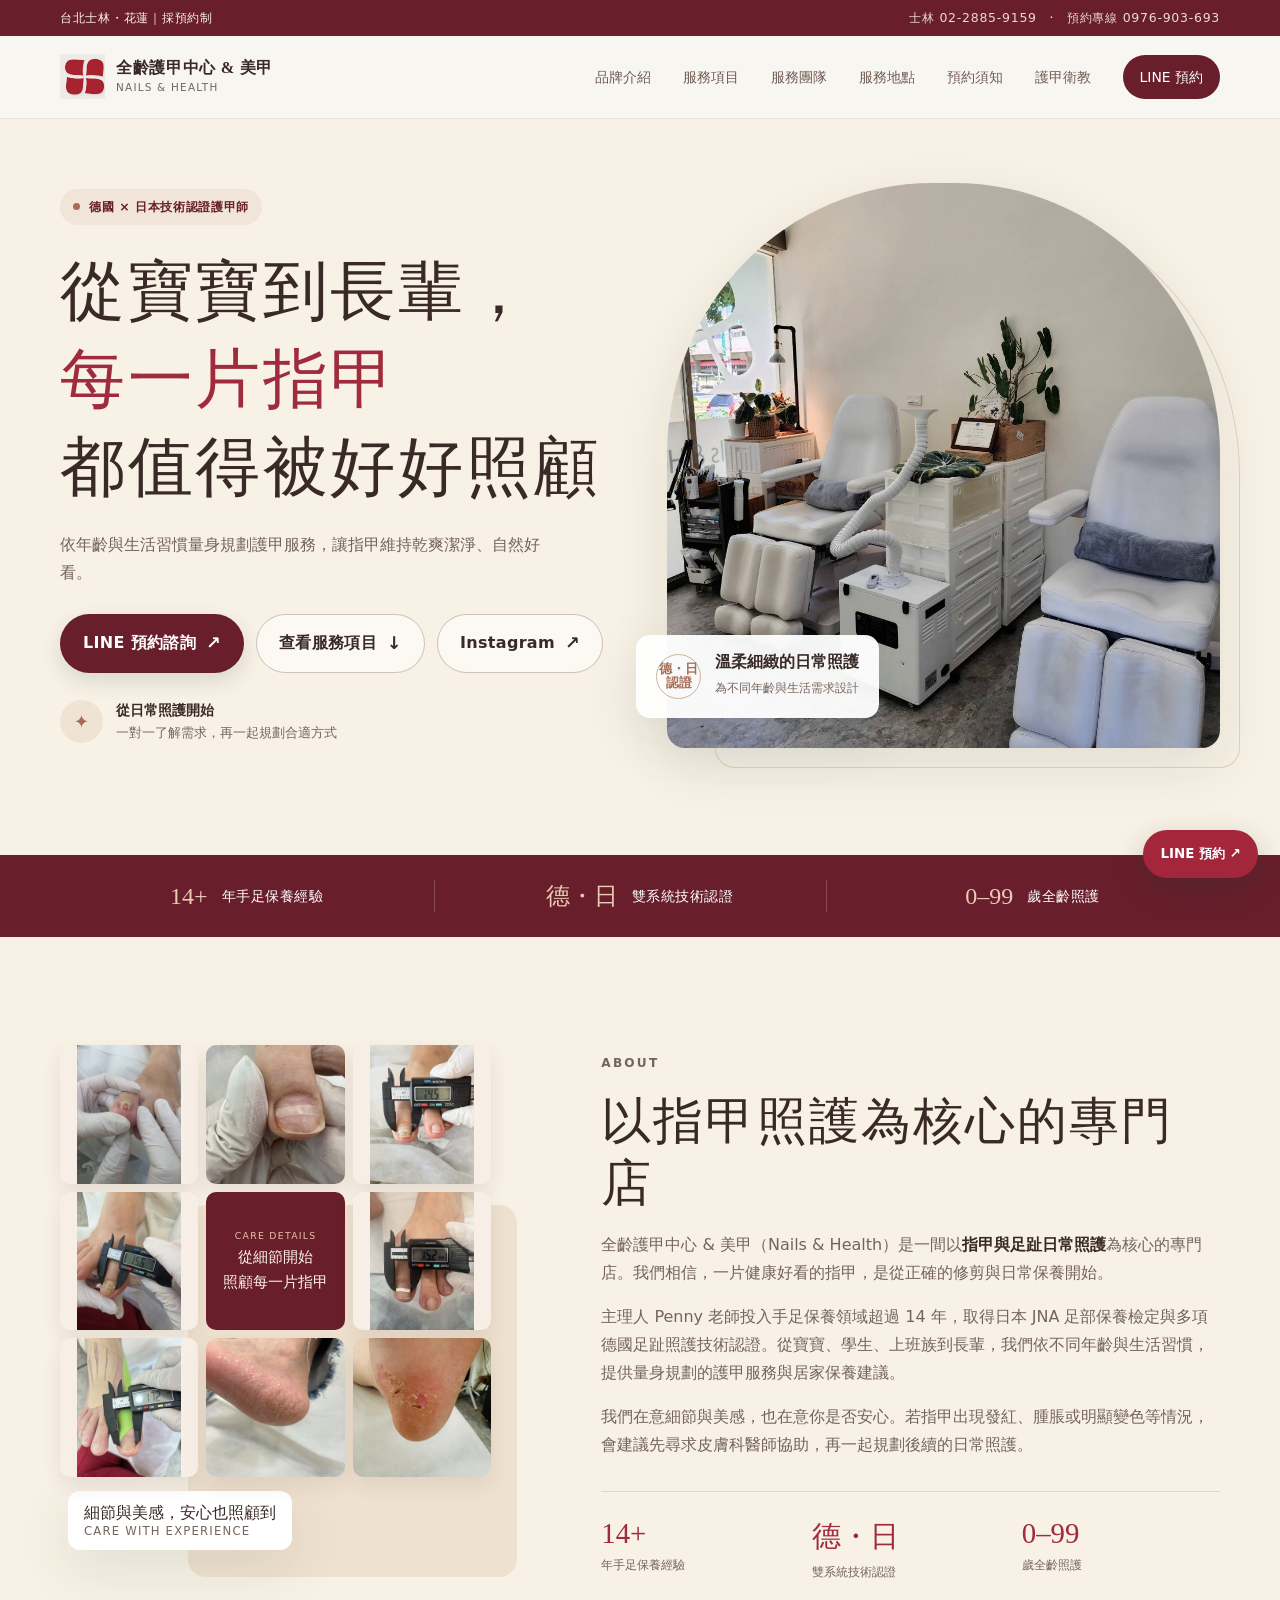
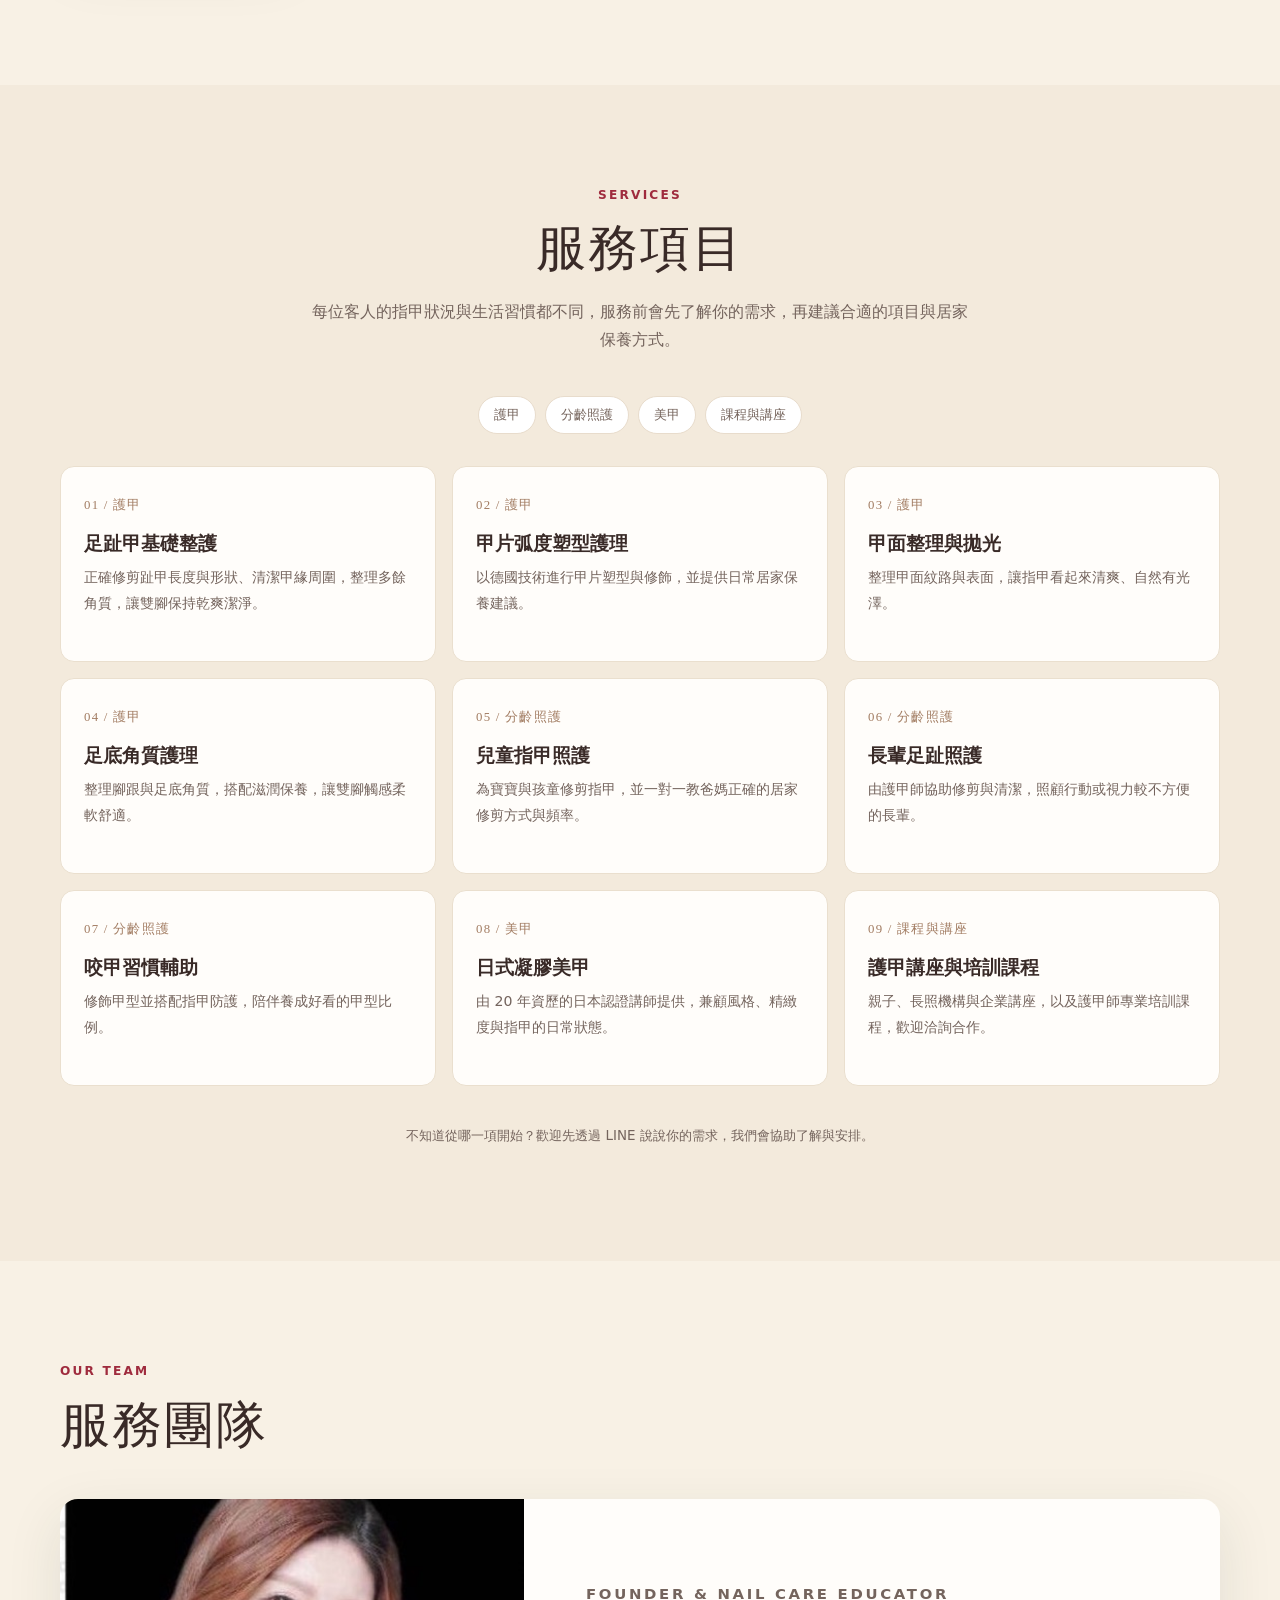
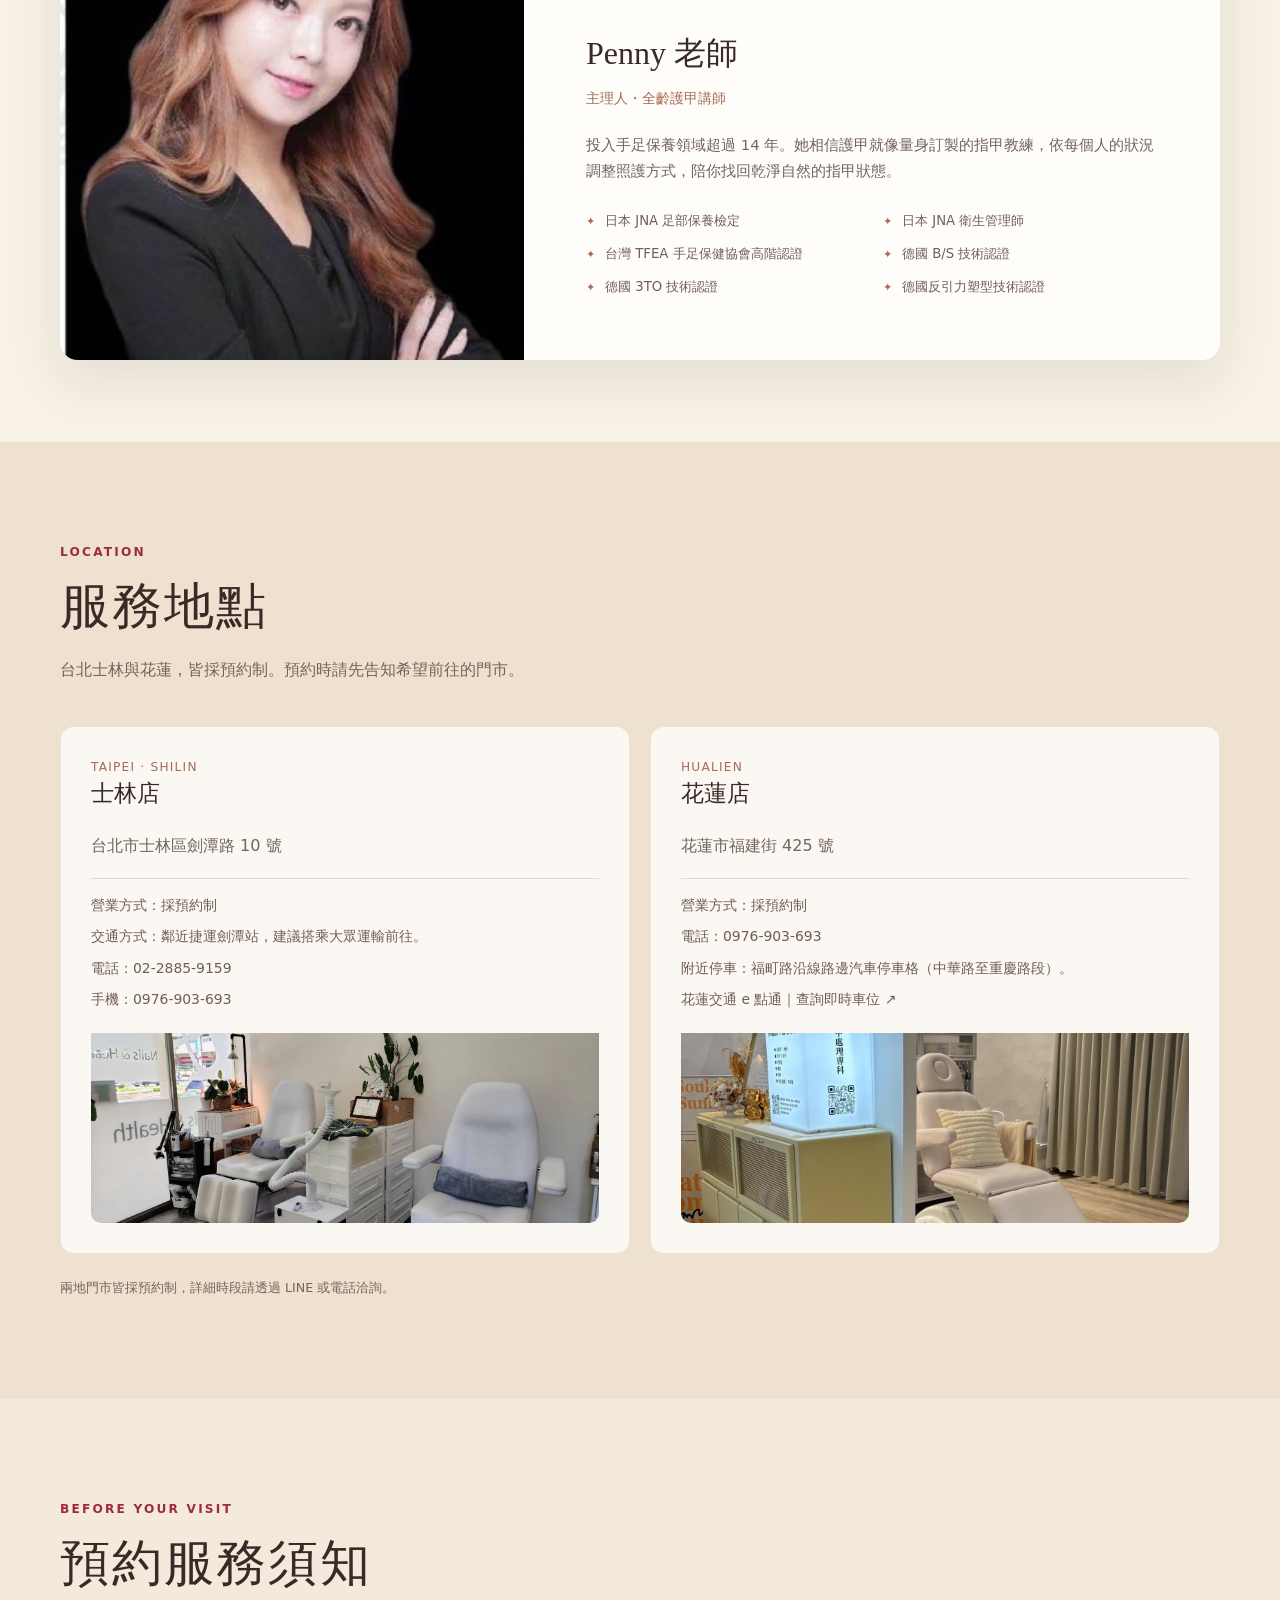
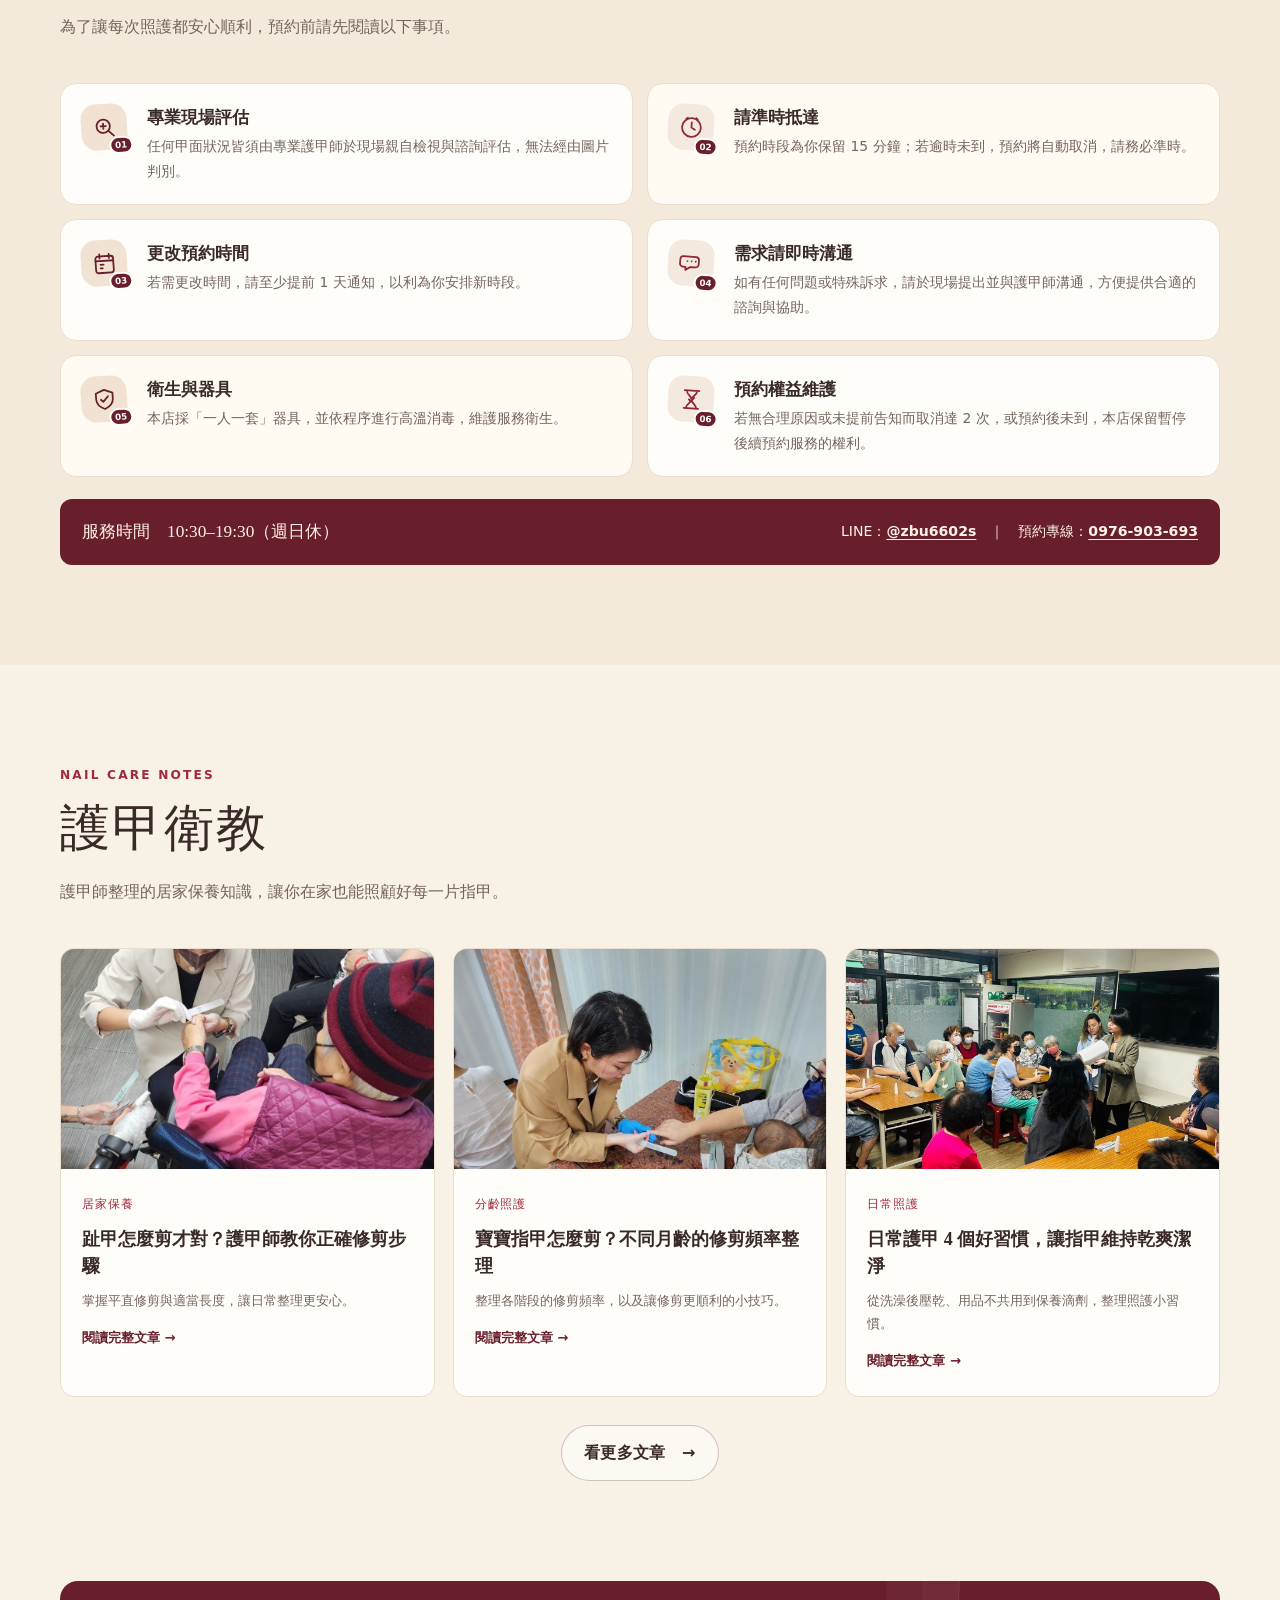
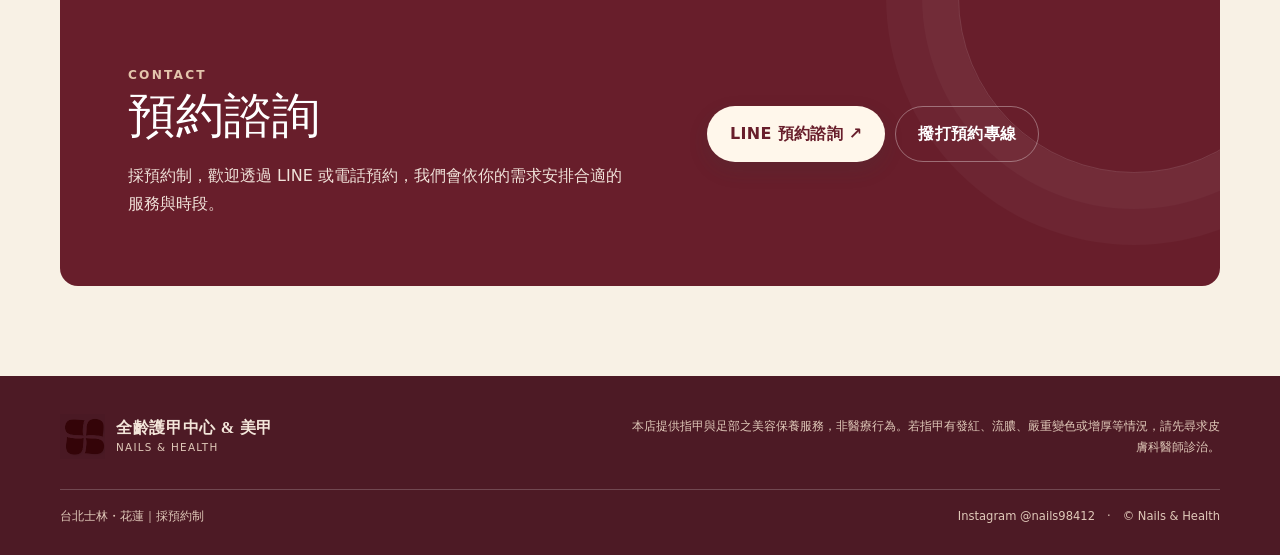
==== commit e92d0053: "Match Instagram button to hero pill actions" ====
--- a/index.html
+++ b/index.html
@@ -10,7 +10,7 @@
     :root{--ink:#392a27;--muted:#74645d;--green:#9f2b3d;--green-dark:#681e2b;--sage:#f0e5d8;--paper:#f8f1e5;--cream:#efe1cf;--clay:#a66c55;--line:#e3d6c6;--white:#fff;--serif:"Iowan Old Style","Noto Serif TC","Songti TC",serif;--sans:system-ui,-apple-system,"Noto Sans TC",sans-serif;--shadow:0 18px 55px rgba(34,55,47,.10)}
     *{box-sizing:border-box}html{scroll-behavior:smooth}body{margin:0;background:var(--paper);color:var(--ink);font-family:var(--sans);line-height:1.75}img{display:block;max-width:100%}a{color:inherit;text-decoration:none}.wrap{width:min(1160px,calc(100% - 48px));margin:auto}.eyebrow{margin:0 0 12px;color:var(--green);font-size:.76rem;letter-spacing:.18em;text-transform:uppercase;font-weight:700}.section-title{font:500 clamp(2rem,4vw,3.1rem)/1.25 var(--serif);letter-spacing:.04em;margin:0}.section-lead{color:var(--muted);max-width:660px;margin:18px 0 0}.section-head{margin-bottom:42px}.btn{display:inline-flex;align-items:center;justify-content:center;gap:10px;padding:13px 22px;border-radius:999px;font-weight:650;letter-spacing:.02em;transition:.2s ease;border:1px solid transparent}.btn:hover{transform:translateY(-2px)}.btn-primary{background:var(--green-dark);color:white;box-shadow:0 8px 20px rgba(41,74,64,.15)}.btn-primary:hover{background:#501723}.btn-quiet{border-color:rgba(75,35,39,.25);color:var(--ink);background:rgba(255,255,255,.55)}.btn-quiet:hover{background:white}.arrow{font-size:1.1em}
     .topline{background:var(--green-dark);color:#fbf4ea;font-size:.78rem;letter-spacing:.06em}.topline .wrap{display:flex;justify-content:space-between;gap:20px;padding:7px 0}.topline a{opacity:.88}.topline a:hover{opacity:1;text-decoration:underline}.nav{position:sticky;top:0;z-index:10;background:rgba(248,246,241,.94);backdrop-filter:blur(14px);border-bottom:1px solid rgba(75,35,39,.1)}.nav-inner{height:82px;display:flex;align-items:center;justify-content:space-between;gap:24px}.brand{display:flex;align-items:center;gap:11px;white-space:nowrap}.brand-mark{width:45px;height:45px;display:grid;place-items:center;overflow:hidden;background:transparent;border-radius:0}.brand-mark img{width:100%;height:100%;object-fit:cover;mix-blend-mode:multiply}.brand strong{font:600 1.02rem var(--serif);letter-spacing:.04em;display:block;line-height:1.25}.brand small{display:block;font-size:.65rem;letter-spacing:.12em;color:var(--muted)}.nav-links{display:flex;align-items:center;gap:clamp(16px,2.5vw,32px);font-size:.87rem;color:#705d55}.nav-links a:hover{color:var(--green-dark)}.nav-links .nav-cta{padding:10px 17px;background:var(--green-dark);color:#fff;border-radius:99px}.menu-toggle{display:none;border:0;background:transparent;color:var(--ink);font-size:1.6rem}
-    .hero{padding:42px 0 86px;overflow:hidden}.hero-grid{display:grid;grid-template-columns:.9fr 1.1fr;align-items:center;gap:64px}.hero-copy{padding:28px 0 24px}.hero-kicker{display:inline-flex;align-items:center;gap:9px;padding:7px 13px;border-radius:99px;background:var(--sage);color:var(--green-dark);font-size:.78rem;font-weight:650;letter-spacing:.05em}.hero-kicker:before{content:"";width:7px;height:7px;background:var(--clay);border-radius:50%}.hero h1{font:500 clamp(2.55rem,5.1vw,4.55rem)/1.35 var(--serif);letter-spacing:.04em;margin:22px 0 20px}.hero h1 span{color:var(--green)}.hero-copy>p{max-width:510px;color:var(--muted);font-size:1rem;margin:0 0 27px}.hero-actions{display:grid;grid-template-columns:1.25fr 1fr .62fr;gap:10px}.hero-actions .btn{min-width:0;min-height:50px;padding:12px 10px;font-size:.86rem;white-space:nowrap}.hero-note{display:flex;align-items:center;gap:13px;margin-top:25px;color:var(--muted);font-size:.82rem}.note-icon{width:43px;height:43px;display:grid;place-items:center;background:#f0e3d4;color:var(--clay);border-radius:50%;font-size:1.15rem}.hero-note strong{display:block;color:var(--ink);font-size:.88rem}.hero-photo{position:relative;min-height:565px}.hero-photo:before{content:"";position:absolute;inset:22px -20px -20px 48px;border:1px solid #e2d2bf;border-radius:48% 48% 20px 20px;z-index:0}.hero-photo img{position:absolute;inset:0;width:100%;height:100%;object-fit:cover;object-position:center 57%;border-radius:48% 48% 18px 18px;z-index:1;box-shadow:var(--shadow)}.hero-badge{position:absolute;z-index:2;bottom:30px;left:-31px;background:rgba(255,255,255,.95);padding:17px 20px;border-radius:14px;box-shadow:var(--shadow);display:flex;gap:14px;align-items:center}.badge-seal{width:45px;height:45px;border:1px solid #c9b59c;border-radius:50%;display:grid;place-items:center;color:var(--clay);font:600 .8rem var(--serif);line-height:1.1;text-align:center}.hero-badge strong{font:600 1rem var(--serif);display:block}.hero-badge small{color:var(--muted);font-size:.75rem}
+    .hero{padding:42px 0 86px;overflow:hidden}.hero-grid{display:grid;grid-template-columns:.9fr 1.1fr;align-items:center;gap:64px}.hero-copy{padding:28px 0 24px}.hero-kicker{display:inline-flex;align-items:center;gap:9px;padding:7px 13px;border-radius:99px;background:var(--sage);color:var(--green-dark);font-size:.78rem;font-weight:650;letter-spacing:.05em}.hero-kicker:before{content:"";width:7px;height:7px;background:var(--clay);border-radius:50%}.hero h1{font:500 clamp(2.55rem,5.1vw,4.55rem)/1.35 var(--serif);letter-spacing:.04em;margin:22px 0 20px}.hero h1 span{color:var(--green)}.hero-copy>p{max-width:510px;color:var(--muted);font-size:1rem;margin:0 0 27px}.hero-actions{display:flex;flex-wrap:nowrap;gap:12px}.hero-actions .btn{min-width:0;min-height:50px;padding:13px 22px;white-space:nowrap}.cta-label-short{display:none}.hero-note{display:flex;align-items:center;gap:13px;margin-top:25px;color:var(--muted);font-size:.82rem}.note-icon{width:43px;height:43px;display:grid;place-items:center;background:#f0e3d4;color:var(--clay);border-radius:50%;font-size:1.15rem}.hero-note strong{display:block;color:var(--ink);font-size:.88rem}.hero-photo{position:relative;min-height:565px}.hero-photo:before{content:"";position:absolute;inset:22px -20px -20px 48px;border:1px solid #e2d2bf;border-radius:48% 48% 20px 20px;z-index:0}.hero-photo img{position:absolute;inset:0;width:100%;height:100%;object-fit:cover;object-position:center 57%;border-radius:48% 48% 18px 18px;z-index:1;box-shadow:var(--shadow)}.hero-badge{position:absolute;z-index:2;bottom:30px;left:-31px;background:rgba(255,255,255,.95);padding:17px 20px;border-radius:14px;box-shadow:var(--shadow);display:flex;gap:14px;align-items:center}.badge-seal{width:45px;height:45px;border:1px solid #c9b59c;border-radius:50%;display:grid;place-items:center;color:var(--clay);font:600 .8rem var(--serif);line-height:1.1;text-align:center}.hero-badge strong{font:600 1rem var(--serif);display:block}.hero-badge small{color:var(--muted);font-size:.75rem}
     .proof{background:var(--green-dark);color:#fff;padding:25px 0}.proof-grid{display:grid;grid-template-columns:repeat(3,1fr);gap:18px}.proof-item{display:flex;align-items:center;justify-content:center;gap:14px;border-right:1px solid rgba(255,255,255,.2)}.proof-item:last-child{border:0}.proof-item strong{font:500 1.5rem var(--serif);color:#e9cbb6}.proof-item span{font-size:.87rem;letter-spacing:.04em}
     section{padding:100px 0}.about-grid{display:grid;grid-template-columns:.85fr 1.15fr;gap:84px;align-items:center}.about-visual{position:relative;padding:0 26px 27px 0}.about-mosaic{display:grid;grid-template-columns:repeat(3,minmax(0,1fr));gap:8px;position:relative;z-index:1}.about-mosaic img{display:block;width:100%;aspect-ratio:1;object-fit:contain;background:#f7efe5;border-radius:10px;box-shadow:0 8px 20px rgba(67,36,30,.09)}.mosaic-note{aspect-ratio:1;border-radius:10px;background:var(--green-dark);color:#fff3e8;display:flex;flex-direction:column;justify-content:center;align-items:center;text-align:center;padding:10px}.mosaic-note span{font-size:.58rem;letter-spacing:.14em;color:#e3c5ac}.mosaic-note strong{font:500 clamp(.7rem,1.4vw,.95rem)/1.65 var(--serif)}.about-visual:after{content:"";position:absolute;z-index:-1;bottom:0;right:0;width:72%;height:70%;background:var(--cream);border-radius:18px}.about-label{position:relative;display:inline-block;bottom:auto;left:auto;margin:14px 0 0 8px;background:white;padding:12px 16px;border-radius:12px;box-shadow:var(--shadow);font:500 1rem var(--serif)}.about-label small{display:block;color:var(--muted);font: .73rem var(--sans);letter-spacing:.1em}.about-copy p{color:var(--muted);margin:16px 0}.about-copy strong{color:var(--ink)}.numbers{display:grid;grid-template-columns:repeat(3,1fr);gap:12px;margin-top:32px;padding-top:25px;border-top:1px solid var(--line)}.number strong{display:block;color:var(--green);font:500 1.8rem var(--serif)}.number span{font-size:.78rem;color:var(--muted)}
     .services{background:#f3eadc}.services .section-head{text-align:center}.services .section-lead{margin-inline:auto}.service-tabs{display:flex;justify-content:center;flex-wrap:wrap;gap:9px;margin:0 0 32px}.service-tabs span{padding:7px 15px;border-radius:99px;background:#fff;border:1px solid #e8dccc;color:#75645c;font-size:.8rem}.service-grid{display:grid;grid-template-columns:repeat(3,1fr);gap:16px}.service-card{background:#fffdfa;border:1px solid #eadfce;border-radius:14px;padding:23px 23px 21px;min-height:196px;transition:.22s}.service-card:hover{transform:translateY(-4px);box-shadow:var(--shadow)}.service-card .index{font:500 .8rem var(--serif);color:#a27c62;letter-spacing:.1em}.service-card h3{font:600 1.16rem var(--serif);margin:13px 0 8px}.service-card p{color:var(--muted);font-size:.88rem;line-height:1.8;margin:0}.service-foot{margin-top:38px;text-align:center;color:var(--muted);font-size:.84rem}
@@ -21,8 +21,8 @@
     .booking{background:#f3eadc}.booking-grid{display:grid;grid-template-columns:repeat(2,1fr);gap:14px}.booking-item{display:grid;grid-template-columns:52px 1fr;gap:14px;padding:20px;background:#fffdfa;border:1px solid #eadfce;border-radius:16px;transition:transform .22s ease,box-shadow .22s ease,border-color .22s ease}.booking-item:hover{transform:translateY(-4px);box-shadow:0 14px 30px rgba(89,36,43,.10);border-color:#d7b9a5}.booking-item:nth-child(3n+2){background:#fffaf2}.booking-symbol{position:relative;width:46px;height:46px;display:grid;place-items:center;background:#f1e2d3;color:var(--green-dark);border-radius:15px;transform:rotate(-4deg);transition:transform .22s ease}.booking-item:nth-child(even) .booking-symbol{background:#f4e9df;color:#8d2736;transform:rotate(4deg)}.booking-item:hover .booking-symbol{transform:rotate(0) scale(1.08)}.booking-symbol svg{width:25px;height:25px;fill:none;stroke:currentColor;stroke-width:1.7;stroke-linecap:round;stroke-linejoin:round}.booking-symbol span{position:absolute;right:-5px;bottom:-5px;min-width:18px;height:18px;padding:0 4px;display:grid;place-items:center;border:2px solid #fffdfa;border-radius:99px;background:var(--green-dark);color:white;font:600 .55rem var(--sans)}.booking-item h3{font:600 1.05rem var(--serif);margin:2px 0 5px}.booking-item p{margin:0;color:var(--muted);font-size:.87rem;line-height:1.8}.booking-meta{display:flex;align-items:center;justify-content:space-between;gap:20px;flex-wrap:wrap;margin-top:22px;padding:20px 22px;background:var(--green-dark);border-radius:12px;color:#fff3e8}.booking-meta p{margin:0;font-size:.88rem}.booking-meta a{font-weight:700;text-decoration:underline;text-underline-offset:3px}.booking-meta .hours{font:500 1.08rem var(--serif)}
     @media(max-width:900px){.hero-grid{gap:38px;grid-template-columns:1fr 1fr}.hero-photo{min-height:480px}.about-grid{gap:45px}.nav-links{gap:14px;font-size:.8rem}.team-card{grid-template-columns:.9fr 1.1fr}.service-grid{grid-template-columns:repeat(2,1fr)}}
     @media(max-width:700px){.wrap{width:min(100% - 34px,540px)}.topline .wrap{justify-content:center}.topline .top-secondary{display:none}.nav-inner{height:70px}.nav-links{display:none;position:absolute;top:70px;left:0;right:0;background:var(--paper);padding:18px 24px 22px;border-bottom:1px solid var(--line);box-shadow:0 16px 20px rgba(30,50,40,.06);flex-direction:column;align-items:stretch}.nav-links.open{display:flex}.nav-links a{padding:7px 0}.nav-links .nav-cta{text-align:center;margin-top:6px}.menu-toggle{display:block}.hero{padding:22px 0 60px}.hero-grid{grid-template-columns:1fr;gap:35px}.hero-copy{padding:20px 0 0}.hero h1{font-size:clamp(2.45rem,11vw,3.55rem)}.hero-photo{min-height:390px;margin:0 8px 6px 15px}.hero-photo:before{inset:14px -10px -12px 26px}.hero-badge{left:-12px;bottom:20px;padding:12px 14px}.proof{padding:20px 0}.proof-grid{gap:8px}.proof-item{gap:7px;flex-direction:column;text-align:center;border-right:1px solid rgba(255,255,255,.2)}.proof-item strong{font-size:1.25rem}.proof-item span{font-size:.68rem;line-height:1.35}.proof-item:last-child{border:0}section{padding:72px 0}.section-head{margin-bottom:30px}.about-grid{grid-template-columns:1fr;gap:35px}.about-visual{width:min(100%,420px);margin:auto;padding:0 18px 18px 0}.about-mosaic{gap:6px}.about-label{margin:12px 0 0 4px}.numbers{gap:5px}.number strong{font-size:1.55rem}.number span{font-size:.7rem}.service-grid{grid-template-columns:1fr}.service-card{min-height:auto}.team-card{grid-template-columns:1fr}.team-photo{min-height:360px}.team-copy{padding:30px 24px}.certs{grid-template-columns:1fr}.location-grid{grid-template-columns:1fr}.location-card{padding:23px}.journal-grid{grid-template-columns:1fr}.booking-grid{grid-template-columns:1fr}.booking-meta{align-items:flex-start}.journal-card{display:grid;grid-template-columns:.8fr 1.2fr}.journal-card img{height:100%;min-height:190px}.journal-body{padding:17px}.journal-body h3{font-size:1rem}.journal-body p{font-size:.78rem}.contact{padding-bottom:65px}.contact-panel{grid-template-columns:1fr;gap:24px}.footer-main{align-items:flex-start;flex-direction:column}.footer-copy{text-align:left}.footer-bottom{flex-direction:column;gap:4px}.floating-line{right:14px;bottom:14px;padding:10px 14px;font-size:.79rem}}
-    @media (min-width:701px) and (max-width:900px){.wrap{width:min(100% - 40px,760px)}.nav-inner{height:70px}.nav-links{display:none;position:absolute;top:70px;left:0;right:0;background:var(--paper);padding:18px 24px 22px;border-bottom:1px solid var(--line);box-shadow:0 16px 20px rgba(30,50,40,.06);flex-direction:column;align-items:stretch}.nav-links.open{display:flex}.nav-links a{padding:7px 0}.nav-links .nav-cta{text-align:center;margin-top:6px}.menu-toggle{display:block}.hero{padding:28px 0 62px}.hero-grid{grid-template-columns:1.04fr .96fr;gap:26px}.hero-copy{padding:12px 0}.hero h1{font-size:clamp(2.15rem,4vw,3.15rem);line-height:1.28;margin:18px 0 14px}.hero-copy>p{font-size:.93rem;margin-bottom:20px}.hero-photo{min-height:420px}.hero-badge{left:-16px;bottom:22px;padding:13px 15px}.hero-actions{grid-template-columns:1.25fr 1fr .62fr;gap:8px}.hero-actions .btn{padding:10px 7px;font-size:.76rem}}
-    @media(max-width:700px){.hero{padding:18px 0 48px}.hero-grid{gap:27px}.hero-copy{padding:8px 0 0}.hero-kicker{font-size:.69rem;padding:6px 11px}.hero h1{font-size:clamp(2.12rem,9.2vw,3.05rem);line-height:1.24;letter-spacing:.02em;margin:17px 0 13px}.hero-copy>p{font-size:.92rem;line-height:1.7;margin-bottom:20px}.hero-actions{grid-template-columns:1.25fr 1fr .62fr;gap:6px}.hero-actions .btn{min-height:48px;padding:8px 4px;gap:3px;font-size:.69rem;white-space:nowrap}.hero-note{display:none}.hero-photo{min-height:clamp(270px,74vw,370px);margin:0 9px 7px 14px}.hero-photo:before{inset:12px -9px -10px 20px}.hero-badge{left:-12px;bottom:16px;padding:10px 12px;gap:10px}.badge-seal{width:39px;height:39px;font-size:.72rem}.hero-badge strong{font-size:.9rem}.hero-badge small{font-size:.68rem}}
+    @media (min-width:701px) and (max-width:900px){.wrap{width:min(100% - 40px,760px)}.nav-inner{height:70px}.nav-links{display:none;position:absolute;top:70px;left:0;right:0;background:var(--paper);padding:18px 24px 22px;border-bottom:1px solid var(--line);box-shadow:0 16px 20px rgba(30,50,40,.06);flex-direction:column;align-items:stretch}.nav-links.open{display:flex}.nav-links a{padding:7px 0}.nav-links .nav-cta{text-align:center;margin-top:6px}.menu-toggle{display:block}.hero{padding:28px 0 62px}.hero-grid{grid-template-columns:1.04fr .96fr;gap:26px}.hero-copy{padding:12px 0}.hero h1{font-size:clamp(2.15rem,4vw,3.15rem);line-height:1.28;margin:18px 0 14px}.hero-copy>p{font-size:.93rem;margin-bottom:20px}.hero-photo{min-height:420px}.hero-badge{left:-16px;bottom:22px;padding:13px 15px}.hero-actions{display:grid;grid-template-columns:1.25fr 1fr .75fr;gap:8px}.hero-actions .btn{padding:10px 6px;font-size:.76rem;gap:4px}}
+    @media(max-width:700px){.hero{padding:18px 0 48px}.hero-grid{gap:27px}.hero-copy{padding:8px 0 0}.hero-kicker{font-size:.69rem;padding:6px 11px}.hero h1{font-size:clamp(2.12rem,9.2vw,3.05rem);line-height:1.24;letter-spacing:.02em;margin:17px 0 13px}.hero-copy>p{font-size:.92rem;line-height:1.7;margin-bottom:20px}.hero-actions{grid-template-columns:1.25fr 1fr .75fr;gap:6px}.hero-actions .btn{min-height:48px;padding:8px 3px;gap:3px;font-size:.7rem;white-space:nowrap}.cta-label-full{display:none}.cta-label-short{display:inline}.hero-note{display:none}.hero-photo{min-height:clamp(270px,74vw,370px);margin:0 9px 7px 14px}.hero-photo:before{inset:12px -9px -10px 20px}.hero-badge{left:-12px;bottom:16px;padding:10px 12px;gap:10px}.badge-seal{width:39px;height:39px;font-size:.72rem}.hero-badge strong{font-size:.9rem}.hero-badge small{font-size:.68rem}}
     
     @media(prefers-reduced-motion:reduce){html{scroll-behavior:auto}*,*:before,*:after{transition:none!important}}
   </style>
@@ -36,7 +36,7 @@
   </div></header>
   <main id="top">
     <section class="hero"><div class="wrap hero-grid">
-      <div class="hero-copy"><span class="hero-kicker">德國 × 日本技術認證護甲師</span><h1>從寶寶到長輩，<br><span>每一片指甲</span><br>都值得被好好照顧</h1><p>依年齡與生活習慣量身規劃護甲服務，讓指甲維持乾爽潔淨、自然好看。</p><div class="hero-actions"><a class="btn btn-primary" href="https://line.me/R/ti/p/@zbu6602s" target="_blank" rel="noopener">LINE 預約諮詢</a><a class="btn btn-quiet" href="#services">查看服務</a><a class="btn btn-quiet" href="https://www.instagram.com/nails98412/" target="_blank" rel="noopener" aria-label="前往 Instagram @nails98412">IG</a></div><div class="hero-note"><span class="note-icon">✦</span><span><strong>從日常照護開始</strong>一對一了解需求，再一起規劃合適方式</span></div></div>
+      <div class="hero-copy"><span class="hero-kicker">德國 × 日本技術認證護甲師</span><h1>從寶寶到長輩，<br><span>每一片指甲</span><br>都值得被好好照顧</h1><p>依年齡與生活習慣量身規劃護甲服務，讓指甲維持乾爽潔淨、自然好看。</p><div class="hero-actions"><a class="btn btn-primary" href="https://line.me/R/ti/p/@zbu6602s" target="_blank" rel="noopener"><span class="cta-label-full">LINE 預約諮詢</span><span class="cta-label-short">LINE 預約</span><span class="arrow">↗</span></a><a class="btn btn-quiet" href="#services"><span class="cta-label-full">查看服務項目</span><span class="cta-label-short">查看服務</span><span class="arrow">↓</span></a><a class="btn btn-quiet" href="https://www.instagram.com/nails98412/" target="_blank" rel="noopener" aria-label="前往 Instagram @nails98412"><span class="cta-label-full">Instagram</span><span class="cta-label-short">IG</span><span class="arrow">↗</span></a></div><div class="hero-note"><span class="note-icon">✦</span><span><strong>從日常照護開始</strong>一對一了解需求，再一起規劃合適方式</span></div></div>
       <div class="hero-photo"><img src="assets/studio.jpg" alt="明亮舒適的護甲照護空間"><div class="hero-badge"><span class="badge-seal">德・日<br>認證</span><span><strong>溫柔細緻的日常照護</strong><small>為不同年齡與生活需求設計</small></span></div></div>
     </div></section>
     <div class="proof"><div class="wrap proof-grid"><div class="proof-item"><strong>14+</strong><span>年手足保養經驗</span></div><div class="proof-item"><strong>德・日</strong><span>雙系統技術認證</span></div><div class="proof-item"><strong>0–99</strong><span>歲全齡照護</span></div></div></div>
